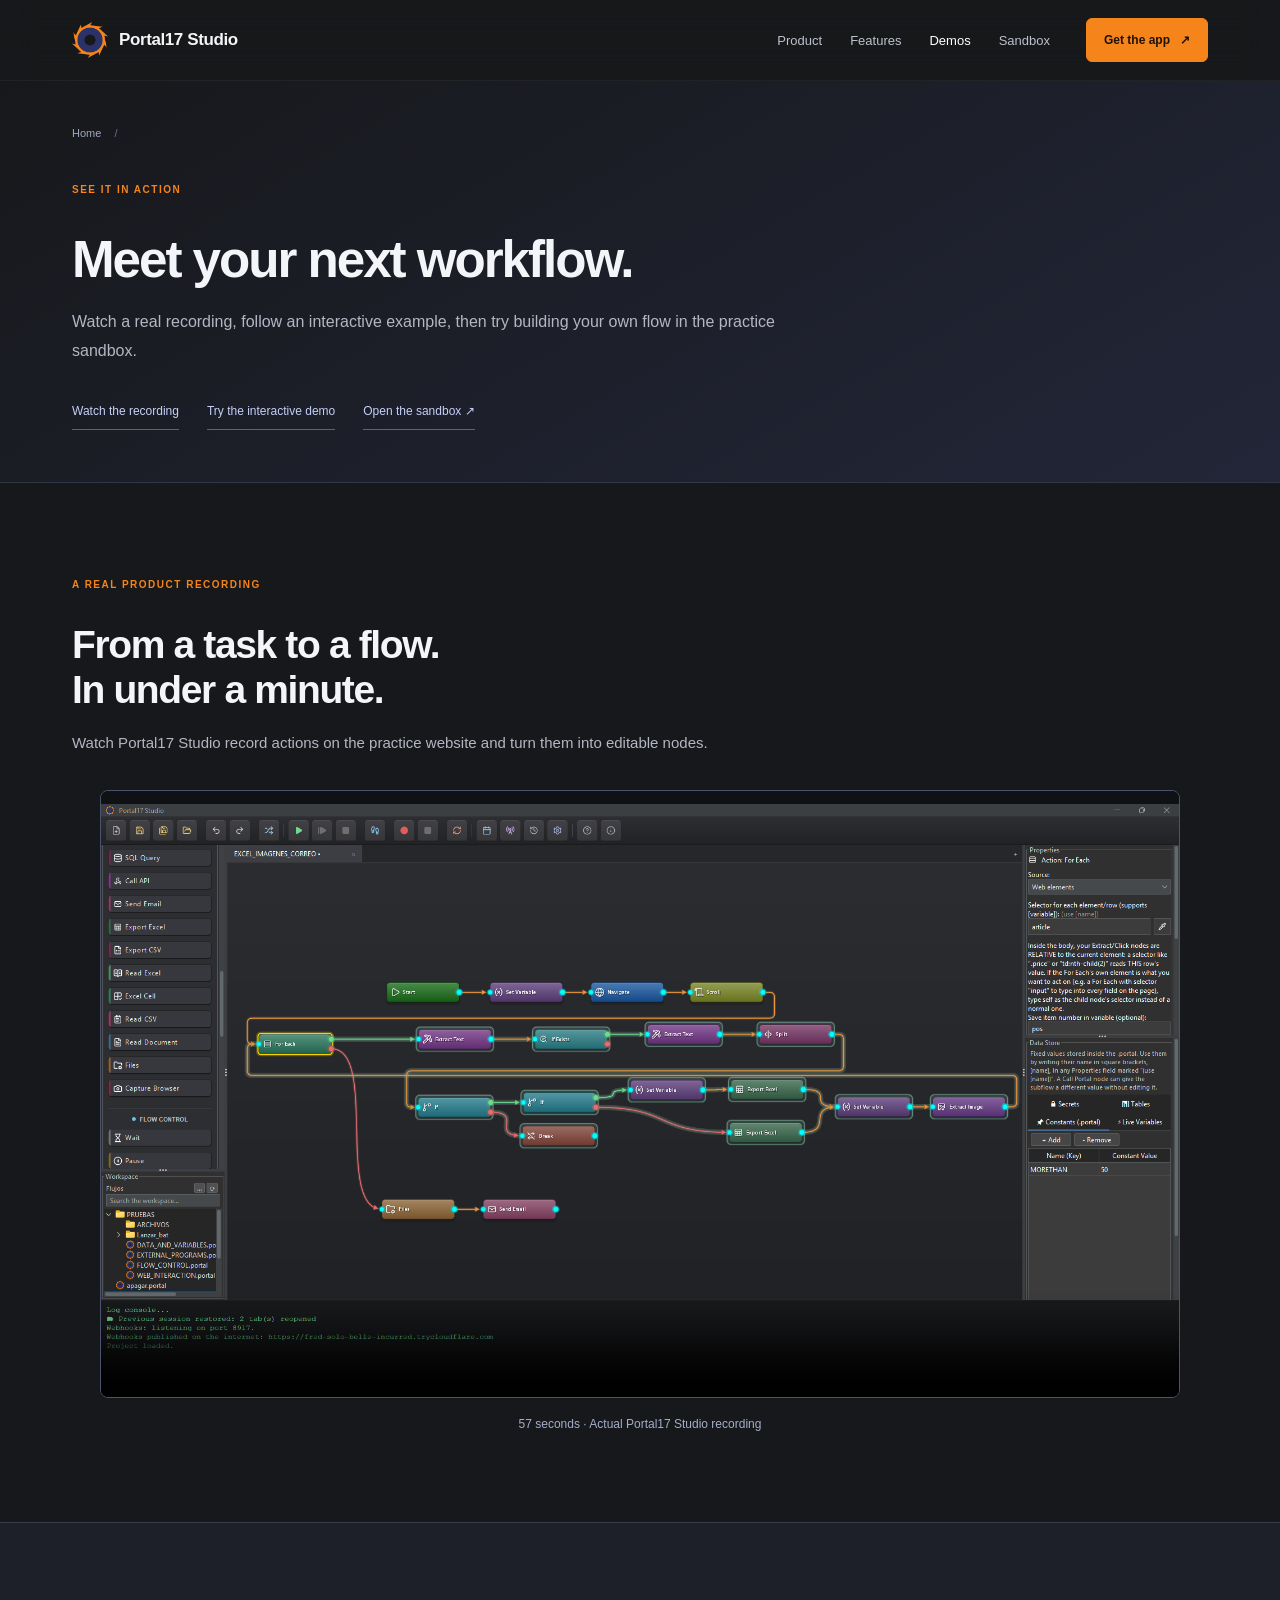
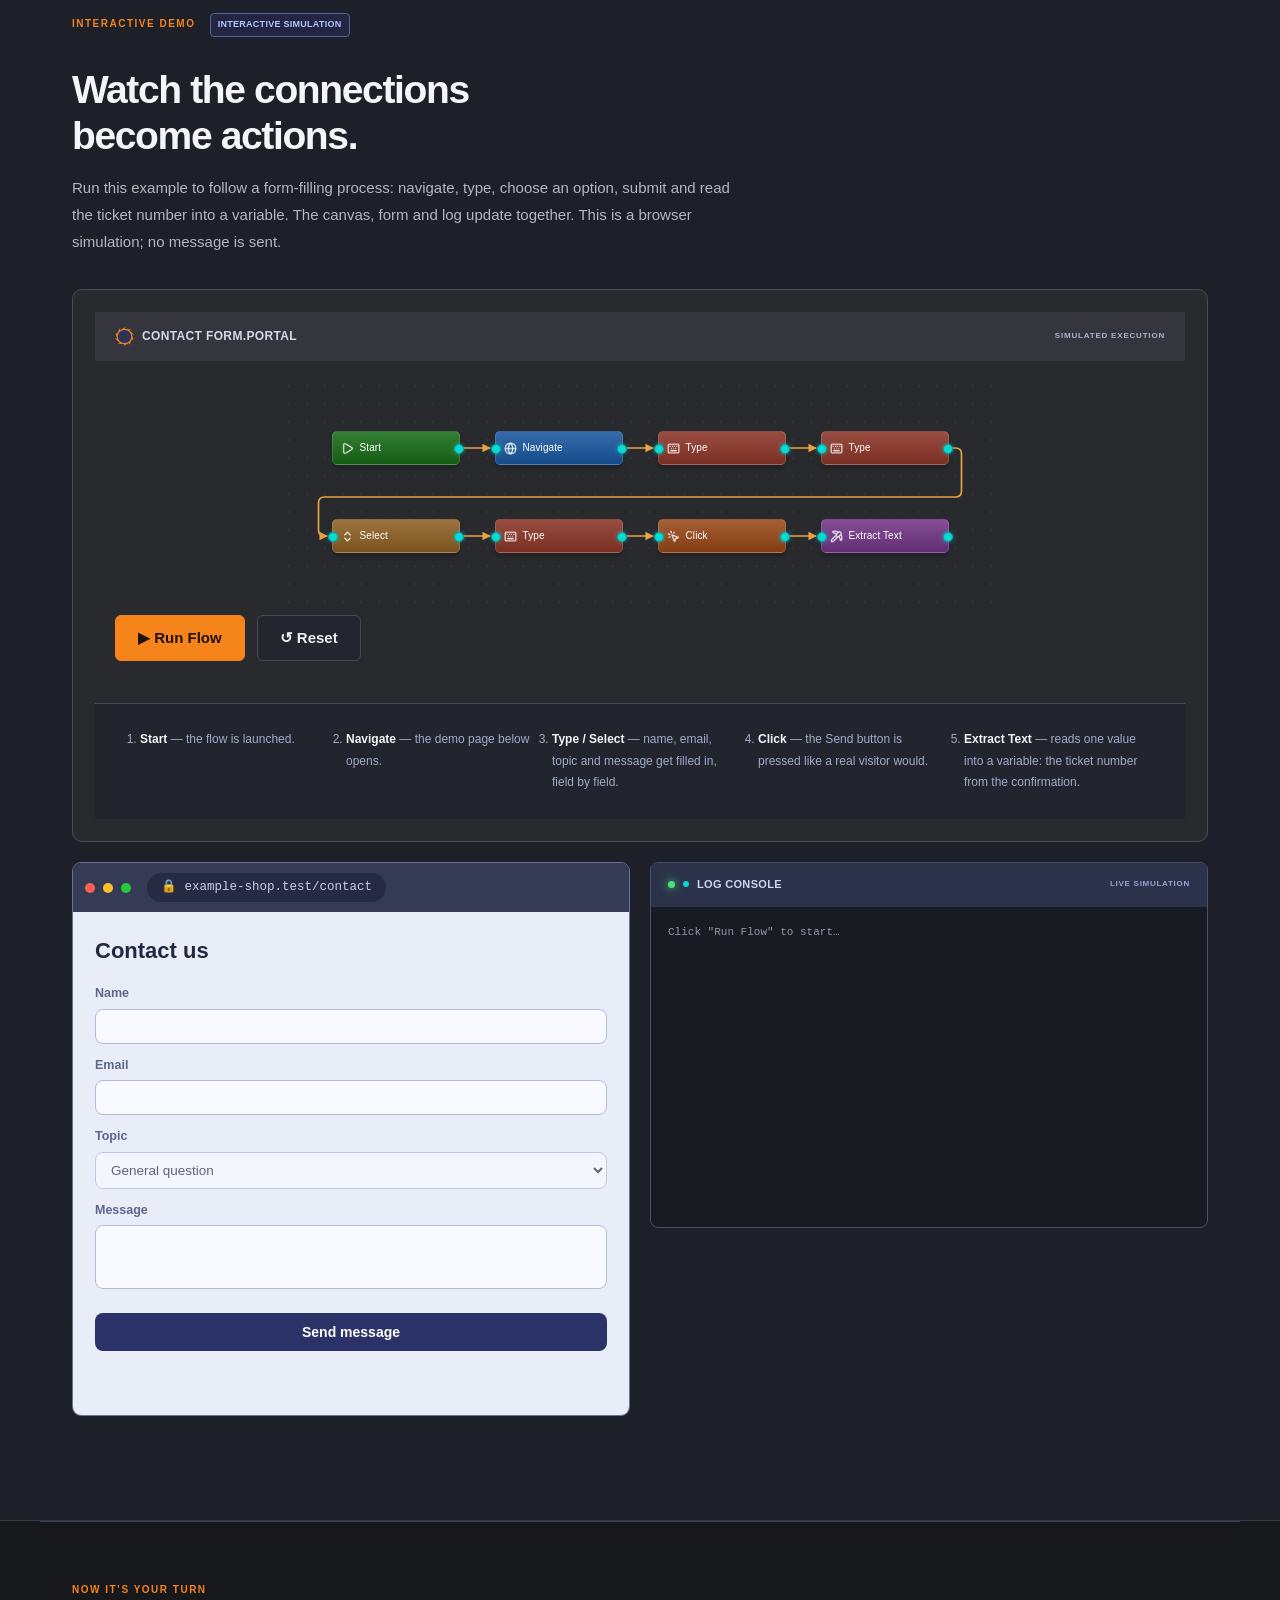
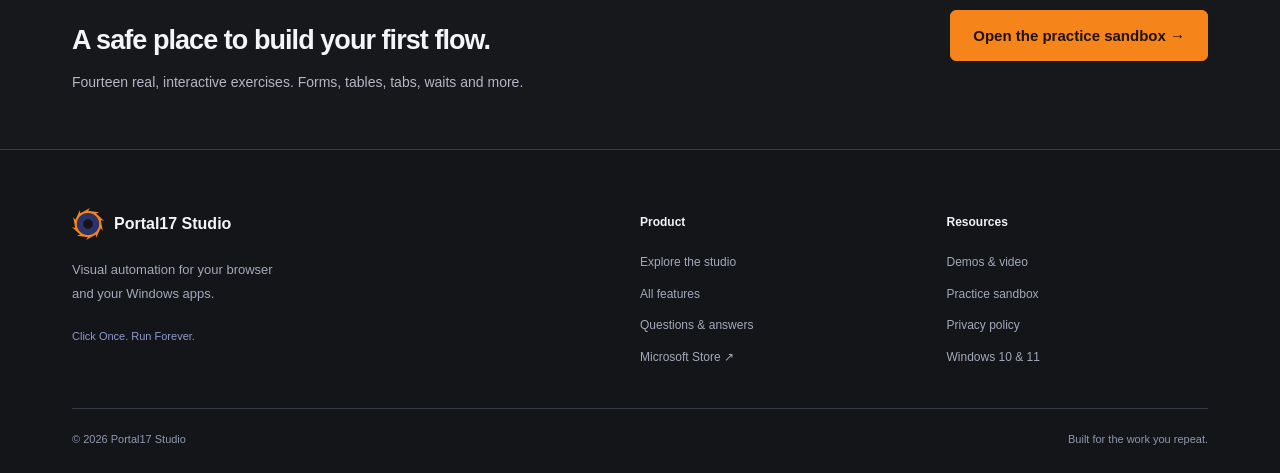
==== demos.html @ 30fa8a56 "More" ====
<!DOCTYPE html>
<html lang="en">
<head>
<meta charset="UTF-8">
<meta name="viewport" content="width=device-width, initial-scale=1.0">
<title>Portal17 Studio Demos — Watch, Try &amp; Practice</title>
<meta name="description" content="Watch a real Portal17 Studio recording, run an interactive workflow simulation, and practice with the automation sandbox.">
<meta name="robots" content="index, follow">
<meta name="theme-color" content="#17181b">
<link rel="canonical" href="https://portal17studio.com/demos.html">
<meta property="og:type" content="website">
<meta property="og:site_name" content="Portal17 Studio">
<meta property="og:url" content="https://portal17studio.com/demos.html">
<meta property="og:title" content="Portal17 Studio Demos — Watch, Try &amp; Practice">
<meta property="og:description" content="Watch a real Portal17 Studio recording, run an interactive workflow simulation, and practice with the automation sandbox.">
<meta property="og:image" content="https://portal17studio.com/assets/icon.png">
<meta name="twitter:card" content="summary_large_image">
<meta name="twitter:title" content="Portal17 Studio Demos — Watch, Try &amp; Practice">
<meta name="twitter:description" content="Watch a real Portal17 Studio recording, run an interactive workflow simulation, and practice with the automation sandbox.">
<meta name="twitter:image" content="https://portal17studio.com/assets/icon.png">
<link rel="icon" href="favicon.ico">
<link rel="stylesheet" href="css/style.css">

<link rel="stylesheet" href="css/refresh.css">
<link rel="stylesheet" href="css/site.css">

</head>
<body class="site-v2 detail-page">
<a class="skip-link" href="#main">Skip to content</a>
<header class="site-nav">
  <div class="container nav-inner">
    <a href="index.html" class="brand" aria-label="Portal17 Studio home"><img src="assets/icon.png" alt="" width="36" height="36"><span>Portal17 Studio</span></a>
    <nav class="desktop-nav" aria-label="Main navigation"><ul class="nav-links"><li><a href="studio.html">Product</a></li><li><a href="features.html">Features</a></li><li><a href="demos.html" aria-current="page">Demos</a></li><li><a href="sandbox.html">Sandbox</a></li></ul></nav>
    <div class="nav-cta"><a href="https://apps.microsoft.com/store/detail/9MX9PN25FSGB?cid=DevShareMCLPCS" class="btn btn-primary nav-download" target="_blank" rel="noopener">Get the app <span aria-hidden="true">↗</span></a><button class="nav-toggle" id="navToggle" type="button" aria-label="Toggle menu" aria-controls="mobileMenu" aria-expanded="false"><span aria-hidden="true">☰</span></button></div>
  </div>
  <nav class="mobile-menu" id="mobileMenu" aria-label="Mobile navigation"><a href="studio.html">Product</a><a href="features.html">Features</a><a href="demos.html" aria-current="page">Demos</a><a href="sandbox.html">Sandbox</a><a href="https://apps.microsoft.com/store/detail/9MX9PN25FSGB?cid=DevShareMCLPCS" class="mobile-download" target="_blank" rel="noopener">Get Portal17 Studio ↗</a></nav>
</header>
<main id="main">
<div class="page-intro"><div class="container"><a class="breadcrumb" href="index.html">Home <span aria-hidden="true">/</span></a><span class="eyebrow">SEE IT IN ACTION</span><h1>Meet your next workflow.</h1><p>Watch a real recording, follow an interactive example, then try building your own flow in the practice sandbox.</p><nav class="page-jumps" aria-label="Demo sections"><a href="#recording">Watch the recording</a><a href="#playground">Try the interactive demo</a><a href="sandbox.html">Open the sandbox ↗</a></nav></div></div><section id="recording" class="recording-section"><div class="container"><div class="section-header"><span class="eyebrow">A REAL PRODUCT RECORDING</span><h2>From a task to a flow.<br>In under a minute.</h2><p>Watch Portal17 Studio record actions on the practice website and turn them into editable nodes.</p></div><div class="recording-player"><video controls playsinline preload="metadata" poster="assets/studio-workflow.png" aria-label="Portal17 Studio recording demonstration"><source src="assets/videos/demo-recording.mp4" type="video/mp4"><p>Your browser cannot play this video. <a href="assets/videos/demo-recording.mp4">Open the recording</a>.</p></video></div><p class="recording-caption">57 seconds · Actual Portal17 Studio recording</p></div></section><section id="playground" class="playground flow-step">
  <div class="container">
    <div class="section-header reveal">
      <span class="eyebrow">INTERACTIVE DEMO <span class="demo-tag">Interactive simulation</span></span>
      <h2>Watch the connections<br>become actions.</h2>
      <p>
        Run this example to follow a form-filling process: navigate, type, choose an option,
        submit and read the ticket number into a variable. The canvas, form and log update
        together. This is a browser simulation; no message is sent.
      </p>
    </div>

    <!-- flow canvas: its own full-width row so the node chain always has
         room to breathe and never needs horizontal scrolling -->
    <div class="pg-panel reveal">
      <div class="pg-panel-header"><span><img src="assets/icon.png" alt=""> Contact form.portal</span><small>SIMULATED EXECUTION</small></div>

      <div class="pg-canvas" id="pgCanvas">
        <div class="pg-node" data-step="1" style="--node-color:#186b18;">
          <div class="pg-node-chip"><img src="assets/icons/start.png" alt=""><span class="pg-node-label">Start</span></div>
          <div class="pg-node-tip">Every flow begins here. Nothing runs before this node fires.</div>
        </div>
        <div class="pg-wire"></div>
        <div class="pg-node" data-step="2" style="--node-color:#18569e;">
          <div class="pg-node-chip"><img src="assets/icons/navigate.png" alt=""><span class="pg-node-label">Navigate</span></div>
          <div class="pg-node-tip">Opens the target page — here, our demo contact form.</div>
        </div>
        <div class="pg-wire"></div>
        <div class="pg-node" data-step="3" style="--node-color:#8c3527;">
          <div class="pg-node-chip"><img src="assets/icons/type.png" alt=""><span class="pg-node-label">Type</span></div>
          <div class="pg-node-tip">Types the name into the Name field, one character at a time.</div>
        </div>
        <div class="pg-wire"></div>
        <div class="pg-node" data-step="4" style="--node-color:#8c3527;">
          <div class="pg-node-chip"><img src="assets/icons/type.png" alt=""><span class="pg-node-label">Type</span></div>
          <div class="pg-node-tip">Types the email address into the Email field.</div>
        </div>
        <div class="pg-wire"></div>
        <div class="pg-node" data-step="5" style="--node-color:#8c5f23;">
          <div class="pg-node-chip"><img src="assets/icons/select.png" alt=""><span class="pg-node-label">Select</span></div>
          <div class="pg-node-tip">Picks an option from the Topic dropdown.</div>
        </div>
        <div class="pg-wire"></div>
        <div class="pg-node" data-step="6" style="--node-color:#8c3527;">
          <div class="pg-node-chip"><img src="assets/icons/type.png" alt=""><span class="pg-node-label">Type</span></div>
          <div class="pg-node-tip">Types the message into the Message field.</div>
        </div>
        <div class="pg-wire"></div>
        <div class="pg-node" data-step="7" style="--node-color:#994717;">
          <div class="pg-node-chip"><img src="assets/icons/click.png" alt=""><span class="pg-node-label">Click</span></div>
          <div class="pg-node-tip">Presses the Send message button and waits for the page to respond.</div>
        </div>
        <div class="pg-wire"></div>
        <div class="pg-node" data-step="8" style="--node-color:#713585;">
          <div class="pg-node-chip"><img src="assets/icons/extract_part.png" alt=""><span class="pg-node-label">Extract Text</span></div>
          <div class="pg-node-tip">Reads the ticket number from the confirmation into a variable — one Extract Text node captures one value.</div>
        </div>
      </div>

      <div class="pg-controls">
        <button id="pgRun" class="btn btn-primary">▶ Run Flow</button>
        <button id="pgReset" class="btn btn-ghost">↺ Reset</button>
      </div>

      <ol class="pg-steps-explainer">
        <li><strong>Start</strong> — the flow is launched.</li>
        <li><strong>Navigate</strong> — the demo page below opens.</li>
        <li><strong>Type / Select</strong> — name, email, topic and message get filled in, field by field.</li>
        <li><strong>Click</strong> — the Send button is pressed like a real visitor would.</li>
        <li><strong>Extract Text</strong> — reads one value into a variable: the ticket number from the confirmation.</li>
      </ol>
    </div>

    <!-- fake browser + console, side by side below the flow -->
    <div class="pg-demo-row">
      <div class="reveal">
        <div class="fake-browser">
          <div class="fake-browser-bar">
            <span class="dot red"></span><span class="dot yellow"></span><span class="dot green"></span>
            <div class="fake-url">🔒 example-shop.test/contact</div>
          </div>
          <div class="fake-page">
            <h3>Contact us</h3>
            <label for="pgName">Name</label>
            <input id="pgName" type="text" readonly>
            <label for="pgEmail">Email</label>
            <input id="pgEmail" type="text" readonly>
            <label for="pgTopic">Topic</label>
            <select id="pgTopic" disabled>
              <option>General question</option>
              <option>Support</option>
              <option>Billing</option>
            </select>
            <label for="pgMessage">Message</label>
            <textarea id="pgMessage" readonly></textarea>
            <button id="pgSubmit" class="fake-submit" disabled>Send message</button>
            <div id="pgConfirmation" class="pg-confirmation"></div>
          </div>
        </div>
      </div>

      <div class="reveal">
        <div class="pg-console">
          <div class="pg-console-header"><span class="status-dot"></span> Log console <small>LIVE SIMULATION</small></div>
          <div class="pg-console-body" id="pgConsoleBody">
            <p class="muted">Click "Run Flow" to start…</p>
          </div>
        </div>

        <div class="pg-vars" id="pgVars"></div>
      </div>
    </div>

    <div class="pg-sandbox-cta reveal">
      <p>
        This playground is a simulation that runs entirely in your browser for illustration.
        Want to build a real flow yourself?
      </p>
      <a href="sandbox.html" class="btn btn-ghost btn-lg">🧪 Open the practice sandbox ↗</a>
    </div>
  </div>
</section><div class="related-page container"><div><span class="eyebrow">NOW IT’S YOUR TURN</span><h2>A safe place to build your first flow.</h2><p>Fourteen real, interactive exercises. Forms, tables, tabs, waits and more.</p></div><a class="btn btn-primary" href="sandbox.html">Open the practice sandbox →</a></div>
</main>
<footer class="site-footer">
  <div class="container"><div class="footer-grid">
    <div class="footer-identity"><a class="footer-brand" href="index.html"><img src="assets/icon.png" width="32" height="32" alt=""><span>Portal17 Studio</span></a><p>Visual automation for your browser<br>and your Windows apps.</p><span class="footer-tagline">Click Once. Run Forever.</span></div>
    <div class="footer-column"><h3>Product</h3><a href="studio.html">Explore the studio</a><a href="features.html">All features</a><a href="features.html#faq">Questions &amp; answers</a><a href="https://apps.microsoft.com/store/detail/9MX9PN25FSGB?cid=DevShareMCLPCS" target="_blank" rel="noopener">Microsoft Store ↗</a></div>
    <div class="footer-column"><h3>Resources</h3><a href="demos.html">Demos &amp; video</a><a href="sandbox.html">Practice sandbox</a><a href="privacy.html">Privacy policy</a><span>Windows 10 &amp; 11</span></div>
  </div><div class="footer-bottom"><span>© <span id="year">2026</span> Portal17 Studio</span><span>Built for the work you repeat.</span></div></div>
</footer>
<script src="js/main.js"></script>
<script src="js/refresh.js"></script>
</body>
</html>
---- css/style.css ----
/* Portal17 Studio — marketing site
   Plain CSS, no build step. Custom properties drive the whole palette so
   the site stays easy to reskin without hunting through selectors.

   Layout note: effects that need a pointer position (card spotlights) read
   --mx/--my, which js/main.js writes on hover. Everything degrades to a
   plain, readable page if that script never runs. */

:root {
  /* surfaces */
  --bg: #07080f;
  --bg-alt: #0b0d18;
  --panel: #12141f;
  --panel-alt: #191c2b;
  --border: #2a2e44;
  --border-soft: #20233a;

  /* Translucent panels that let the aurora show through.
     backdrop-filter is deliberately NOT used on content surfaces: blurring
     the backdrop of a dozen large cards forces a re-blur on every scroll
     frame and made the page stutter. It is reserved for the few elements
     that genuinely sit on top of moving content — the nav, the sticky
     bars, tooltips and modals. */
  --glass: rgba(24, 27, 44, 0.72);
  --glass-strong: rgba(18, 20, 33, 0.92);
  --hairline: rgba(255, 255, 255, 0.08);

  /* text */
  --text: #f5f6fa;
  --text-dim: #aeb2c6;
  --text-faint: #6d7189;

  /* brand */
  --accent: #ff8a3d;
  --accent-2: #ff5f6d;
  --accent-soft: rgba(255, 138, 61, 0.14);
  --indigo: #2b3268;
  --indigo-lift: #3d47a0;
  --cyan: #4fd6e8;
  --success: #4ade80;

  --grad-brand: linear-gradient(135deg, var(--accent), var(--accent-2));
  --grad-cool: linear-gradient(135deg, var(--cyan), var(--indigo-lift));

  --radius-lg: 20px;
  --radius-md: 14px;
  --radius-sm: 9px;

  --shadow-lg: 0 30px 60px -20px rgba(0, 0, 0, 0.65);
  --shadow-md: 0 16px 32px -16px rgba(0, 0, 0, 0.5);
  --shadow-glow: 0 18px 44px -18px rgba(255, 106, 61, 0.55);

  /* one easing curve for everything that moves, so the whole page feels
     like it was animated by the same hand */
  --ease: cubic-bezier(0.22, 1, 0.36, 1);
  --ease-soft: cubic-bezier(0.4, 0, 0.2, 1);

  --font: -apple-system, "Segoe UI Variable", "Segoe UI", Inter, Roboto, Helvetica, Arial, sans-serif;
  --font-mono: "Cascadia Code", "Consolas", "SFMono-Regular", Menlo, monospace;
}

* { box-sizing: border-box; }

html { scroll-behavior: smooth; scroll-padding-top: 90px; }

body {
  margin: 0;
  background: var(--bg);
  color: var(--text);
  font-family: var(--font);
  line-height: 1.55;
  -webkit-font-smoothing: antialiased;
  overflow-x: hidden;
}

img { max-width: 100%; display: block; }

a { color: inherit; }

::selection { background: rgba(255, 138, 61, 0.28); color: #fff; }

:focus-visible {
  outline: 2px solid var(--accent);
  outline-offset: 3px;
  border-radius: 4px;
}

/* ---------- scrollbar ---------- */

* { scrollbar-width: thin; scrollbar-color: #2f3450 transparent; }
::-webkit-scrollbar { width: 11px; height: 11px; }
::-webkit-scrollbar-track { background: transparent; }
::-webkit-scrollbar-thumb {
  background: #2f3450;
  border: 3px solid var(--bg);
  border-radius: 999px;
}
::-webkit-scrollbar-thumb:hover { background: #43496e; }

/* ---------- back to top ----------
   Injected by main.js; only appears once there is a page to come back up. */

.to-top {
  position: fixed;
  right: 24px;
  bottom: 24px;
  z-index: 120;
  width: 46px;
  height: 46px;
  display: grid;
  place-items: center;
  border-radius: 50%;
  border: 1px solid var(--border);
  background: var(--glass-strong);
  color: var(--text-dim);
  font-size: 17px;
  cursor: pointer;
  opacity: 0;
  visibility: hidden;
  transform: translateY(12px);
  transition: opacity 0.3s var(--ease-soft), transform 0.3s var(--ease),
              visibility 0.3s, color 0.2s var(--ease-soft), border-color 0.2s var(--ease-soft);
}
.to-top.show { opacity: 1; visibility: visible; transform: none; }
.to-top:hover { color: var(--accent); border-color: var(--accent); transform: translateY(-3px); }
@media (max-width: 640px) { .to-top { right: 14px; bottom: 14px; } }

.container {
  width: 100%;
  max-width: 1160px;
  margin: 0 auto;
  padding: 0 24px;
}

/* ---------- background system ----------
   Three stacked layers, all behind the content and all inert to the
   pointer: drifting aurora blobs, a faint blueprint grid that fades out
   towards the bottom, and a static grain that keeps the large flat areas
   from banding on wide gradients. */

.bg-glow {
  position: fixed;
  inset: 0;
  z-index: -1;
  pointer-events: none;
  background: var(--bg);
  overflow: hidden;
}

.bg-glow::before {
  content: "";
  position: absolute;
  inset: -25%;
  background:
    radial-gradient(38% 42% at 78% 6%, rgba(255, 138, 61, 0.20), transparent 62%),
    radial-gradient(34% 40% at 12% 14%, rgba(79, 214, 232, 0.13), transparent 62%),
    radial-gradient(46% 46% at 52% 92%, rgba(61, 71, 160, 0.20), transparent 64%);
  animation: aurora-drift 26s var(--ease-soft) infinite alternate;
}

.bg-glow::after {
  content: "";
  position: absolute;
  inset: 0;
  background-image:
    linear-gradient(rgba(255, 255, 255, 0.028) 1px, transparent 1px),
    linear-gradient(90deg, rgba(255, 255, 255, 0.028) 1px, transparent 1px);
  background-size: 62px 62px;
  -webkit-mask-image: radial-gradient(120% 80% at 50% 0%, #000 20%, transparent 78%);
  mask-image: radial-gradient(120% 80% at 50% 0%, #000 20%, transparent 78%);
}

@keyframes aurora-drift {
  0%   { transform: translate3d(0, 0, 0) scale(1); }
  50%  { transform: translate3d(-3%, 2%, 0) scale(1.08); }
  100% { transform: translate3d(2%, -2%, 0) scale(1.04); }
}

/* grain overlay — sits above the aurora but still below all content */
.grain {
  position: fixed;
  inset: 0;
  z-index: -1;
  pointer-events: none;
  opacity: 0.035;
  background-image: url("data:image/svg+xml,%3Csvg xmlns='http://www.w3.org/2000/svg' width='140' height='140'%3E%3Cfilter id='n'%3E%3CfeTurbulence type='fractalNoise' baseFrequency='0.85' numOctaves='3'/%3E%3C/filter%3E%3Crect width='140' height='140' filter='url(%23n)'/%3E%3C/svg%3E");
}

/* ---------- scroll progress ---------- */

.scroll-progress {
  position: fixed;
  top: 0;
  left: 0;
  right: 0;
  height: 2px;
  z-index: 300;
  pointer-events: none;
  background: transparent;
}
.scroll-progress span {
  display: block;
  height: 100%;
  width: var(--progress, 0%);
  background: linear-gradient(90deg, var(--cyan), var(--accent), var(--accent-2));
  box-shadow: 0 0 14px rgba(255, 138, 61, 0.65);
  transition: width 0.1s linear;
}

/* ---------- buttons ---------- */

.btn {
  position: relative;
  display: inline-flex;
  align-items: center;
  justify-content: center;
  gap: 10px;
  padding: 13px 22px;
  border-radius: var(--radius-sm);
  font-size: 15px;
  font-weight: 600;
  font-family: inherit;
  text-decoration: none;
  border: 1px solid transparent;
  cursor: pointer;
  overflow: hidden;
  isolation: isolate;
  transition: transform 0.25s var(--ease), box-shadow 0.25s var(--ease),
              background 0.25s var(--ease-soft), border-color 0.25s var(--ease-soft), color 0.25s var(--ease-soft);
  white-space: nowrap;
}
.btn:active { transform: translateY(1px) scale(0.99); }

/* A disabled button has to look disabled — several exercises in the sandbox
   depend on the visitor seeing that a control is not ready yet. */
.btn:disabled,
.btn[disabled] {
  opacity: 0.42;
  cursor: not-allowed;
  box-shadow: none;
  filter: grayscale(0.35);
}
.btn:disabled:hover,
.btn[disabled]:hover {
  transform: none;
  box-shadow: none;
  border-color: var(--border);
  color: inherit;
}
.btn:disabled::after { display: none; }

/* sheen that sweeps across on hover */
.btn::after {
  content: "";
  position: absolute;
  inset: 0;
  z-index: -1;
  background: linear-gradient(105deg, transparent 30%, rgba(255, 255, 255, 0.28) 48%, transparent 62%);
  transform: translateX(-120%);
  transition: transform 0.7s var(--ease);
}
.btn:hover::after { transform: translateX(120%); }

.btn-primary {
  background: var(--grad-brand);
  background-size: 160% 160%;
  color: #1a0b02;
  box-shadow: var(--shadow-glow);
}
.btn-primary:hover {
  box-shadow: 0 20px 48px -14px rgba(255, 106, 61, 0.75);
  transform: translateY(-2px);
  background-position: 100% 0;
}

.btn-ghost {
  background: var(--glass);
  color: var(--text);
  border-color: var(--border);
}
.btn-ghost:hover {
  border-color: var(--accent);
  color: var(--accent);
  transform: translateY(-2px);
  box-shadow: 0 14px 30px -18px rgba(255, 138, 61, 0.8);
}

.btn-store {
  background: rgba(5, 7, 12, 0.85);
  border: 1px solid #33384f;
  color: var(--text);
  padding: 11px 22px 11px 18px;
}
.btn-store:hover { border-color: var(--cyan); transform: translateY(-2px); box-shadow: 0 14px 30px -18px rgba(79, 214, 232, 0.7); }
.btn-store .win-logo { width: 22px; height: 22px; flex: none; transition: transform 0.35s var(--ease); }
.btn-store:hover .win-logo { transform: rotate(90deg); }
.btn-store .store-label {
  display: flex;
  flex-direction: column;
  align-items: flex-start;
  line-height: 1.15;
}
.btn-store .store-label small { font-weight: 400; color: var(--text-faint); font-size: 11px; }
.btn-store .store-label strong { font-size: 15px; }

.btn-lg { padding: 16px 28px; font-size: 16px; }

/* ---------- nav ---------- */

.site-nav {
  position: sticky;
  top: 0;
  z-index: 100;
  background: rgba(7, 8, 15, 0.55);
  backdrop-filter: blur(16px) saturate(140%);
  -webkit-backdrop-filter: blur(16px) saturate(140%);
  border-bottom: 1px solid transparent;
  transition: background 0.3s var(--ease-soft), border-color 0.3s var(--ease-soft),
              box-shadow 0.3s var(--ease-soft);
}

/* position:sticky + backdrop-filter is the one combination the comment
   above --glass warns about: a sticky bar has to re-blur whatever's
   scrolling behind it on EVERY frame, for as long as it's on screen --
   which for the nav is the entire page, not just while a card scrolls
   past. Desktop Safari/Chrome shrug it off; iOS Safari does not, and
   that's the actual stutter reported while scrolling. A solid,
   near-opaque bar reads the same at this height with none of the cost. */
@media (max-width: 880px) {
  .site-nav {
    backdrop-filter: none;
    -webkit-backdrop-filter: none;
    background: rgba(7, 8, 15, 0.94);
  }
}
.site-nav.scrolled {
  background: rgba(7, 8, 15, 0.86);
  border-bottom-color: var(--border-soft);
  box-shadow: 0 12px 30px -24px rgba(0, 0, 0, 0.9);
}

.nav-inner {
  display: flex;
  align-items: center;
  justify-content: space-between;
  gap: 24px;
  padding-top: 14px;
  padding-bottom: 14px;
  transition: padding 0.3s var(--ease-soft);
}
.site-nav.scrolled .nav-inner { padding-top: 9px; padding-bottom: 9px; }

.brand {
  display: flex;
  align-items: center;
  gap: 10px;
  font-weight: 700;
  font-size: 17px;
  text-decoration: none;
  color: var(--text);
}
.brand img {
  width: 30px;
  height: 30px;
  transition: transform 0.6s var(--ease), filter 0.3s var(--ease-soft);
}
.brand:hover img { transform: rotate(180deg); filter: drop-shadow(0 0 10px rgba(255, 138, 61, 0.6)); }

.nav-links {
  display: flex;
  align-items: center;
  gap: 30px;
  list-style: none;
  margin: 0;
  padding: 0;
}
.nav-links a {
  position: relative;
  text-decoration: none;
  color: var(--text-dim);
  font-size: 14.5px;
  font-weight: 500;
  padding: 4px 0;
  transition: color 0.2s var(--ease-soft);
}
/* underline grows from the centre instead of just recolouring the label */
.nav-links a::after {
  content: "";
  position: absolute;
  left: 50%;
  bottom: 0;
  width: 0;
  height: 2px;
  border-radius: 2px;
  background: var(--grad-brand);
  transform: translateX(-50%);
  transition: width 0.28s var(--ease);
}
.nav-links a:hover,
.nav-links a.active { color: var(--text); }
.nav-links a:hover::after,
.nav-links a.active::after { width: 100%; }

.nav-cta { display: flex; align-items: center; gap: 12px; }
/* Same rendered size on every page: the Store button's two-line label +
   icon (index.html) is naturally bigger than a plain one-line "Back to
   site" link (sandbox.html/privacy.html) -- without this the header ends
   up a different size depending on which page you're on, jumping visibly
   when navigating between them. min-height/min-width (not height/width) so
   the content still centers via .btn's own align-items/justify-content. */
.nav-cta .btn { min-height: 54px; min-width: 190px; }

.nav-toggle {
  display: none;
  background: var(--glass);
  border: 1px solid var(--border);
  border-radius: var(--radius-sm);
  width: 42px;
  height: 38px;
  color: var(--text);
  font-size: 18px;
  cursor: pointer;
}

@media (max-width: 880px) {
  .nav-links, .nav-cta .btn-store { display: none; }
  .nav-toggle { display: inline-flex; align-items: center; justify-content: center; }
  .nav-inner.menu-open + .mobile-menu,
  .mobile-menu.open { display: flex; }
}

.mobile-menu {
  display: none;
  flex-direction: column;
  gap: 4px;
  padding: 8px 24px 20px;
  border-top: 1px solid var(--border-soft);
  background: rgba(7, 8, 15, 0.92);
  backdrop-filter: blur(16px);
  -webkit-backdrop-filter: blur(16px);
  animation: menu-in 0.32s var(--ease);
}
.mobile-menu a {
  text-decoration: none;
  color: var(--text-dim);
  padding: 10px 4px;
  font-weight: 500;
  border-bottom: 1px solid var(--border-soft);
}
.mobile-menu a:last-child { border-bottom: none; }

@keyframes menu-in {
  from { opacity: 0; transform: translateY(-8px); }
  to { opacity: 1; transform: translateY(0); }
}

/* ---------- hero ---------- */

.hero {
  position: relative;
  padding: 96px 0 64px;
  min-height: 640px;
  display: flex;
  align-items: center;
  text-align: center;
  overflow: hidden;
}

/* The running flow graph drawn by main.js. The mask cuts a hole through the
   middle of it so the headline never has to compete with a wire, and the
   flow reads as something happening *around* the message. */
.hero-canvas {
  position: absolute;
  inset: 0;
  width: 100%;
  height: 100%;
  z-index: 0;
  pointer-events: none;
  -webkit-mask-image: radial-gradient(52% 46% at 50% 50%, transparent 0%, rgba(0, 0, 0, 0.35) 58%, #000 80%);
  mask-image: radial-gradient(52% 46% at 50% 50%, transparent 0%, rgba(0, 0, 0, 0.35) 58%, #000 80%);
}

@media (max-width: 880px) {
  .hero { min-height: 0; display: block; padding-top: 64px; }
  /* main.js skips creating .hero-canvas altogether below this same
     880px breakpoint (see the comment there), so there's never an
     element for this rule to apply to on a phone -- nothing to style. */
}
.hero .container { position: relative; z-index: 1; }

.hero-badge {
  display: inline-flex;
  align-items: center;
  gap: 8px;
  padding: 7px 14px;
  border-radius: 999px;
  background: var(--glass);
  border: 1px solid var(--border);
  font-size: 13px;
  color: var(--text-dim);
  margin-bottom: 26px;
}
.hero-badge .dot { width: 7px; height: 7px; border-radius: 50%; background: var(--success); box-shadow: 0 0 0 3px rgba(74, 222, 128, 0.18); }

/* On load the hero assembles itself top-down; the logo then keeps floating
   once its entrance is over (hence the delay on the second animation). */
.hero-icon-wrap,
.hero h1,
.hero-tagline,
.hero-sub,
.hero-ctas,
.hero-meta { animation: hero-rise 0.9s var(--ease) backwards; }

.hero h1 { animation-delay: 0.08s; }
.hero-tagline { animation-delay: 0.16s; }
.hero-sub { animation-delay: 0.24s; }
.hero-ctas { animation-delay: 0.32s; }
.hero-meta { animation-delay: 0.4s; }

@keyframes hero-rise {
  from { opacity: 0; transform: translateY(24px); filter: blur(8px); }
  to { opacity: 1; transform: none; filter: none; }
}

.hero-icon-wrap {
  position: relative;
  width: 128px;
  height: 128px;
  margin: 0 auto 28px;
  animation: hero-rise 0.9s var(--ease) backwards,
             hero-float 7s ease-in-out 0.9s infinite;
}
.hero-icon-wrap::before {
  content: "";
  position: absolute;
  inset: -46px;
  background: radial-gradient(circle, rgba(255, 138, 61, 0.38), transparent 68%);
  filter: blur(8px);
  animation: pulse-glow 3.6s ease-in-out infinite;
}
/* slow halo ring that keeps the logo feeling "live" without spinning it */
.hero-icon-wrap::after {
  content: "";
  position: absolute;
  inset: -22px;
  border-radius: 50%;
  border: 1px solid rgba(255, 138, 61, 0.22);
  animation: halo-ring 4.4s var(--ease-soft) infinite;
}
.hero-icon-wrap img { position: relative; width: 100%; height: 100%; }

@keyframes pulse-glow {
  0%, 100% { transform: scale(1); opacity: 0.85; }
  50% { transform: scale(1.12); opacity: 1; }
}
@keyframes halo-ring {
  0% { transform: scale(0.86); opacity: 0.9; }
  100% { transform: scale(1.35); opacity: 0; }
}
@keyframes hero-float {
  0%, 100% { transform: translateY(0); }
  50% { transform: translateY(-10px); }
}

.hero h1 {
  font-size: clamp(40px, 6.4vw, 68px);
  margin: 0 0 14px;
  font-weight: 800;
  letter-spacing: -0.03em;
  line-height: 1.05;
}
.hero h1 .accent-text {
  background: linear-gradient(100deg, var(--accent) 10%, #ffd6a0 30%, var(--accent-2) 55%, var(--accent) 80%);
  background-size: 250% 100%;
  -webkit-background-clip: text;
  background-clip: text;
  color: transparent;
  animation: shimmer 7s linear infinite;
}

@keyframes shimmer {
  to { background-position: 250% 0; }
}

.hero-tagline {
  font-size: clamp(17px, 2.4vw, 22px);
  font-weight: 600;
  color: var(--text);
  margin: 0 0 16px;
  letter-spacing: 0.01em;
}

.hero-sub {
  max-width: 620px;
  margin: 0 auto 34px;
  color: var(--text-dim);
  font-size: 17px;
}

.hero-ctas {
  display: flex;
  align-items: center;
  justify-content: center;
  gap: 14px;
  flex-wrap: wrap;
  margin-bottom: 44px;
}

/* stat tiles — the numbers count up once they scroll into view */
.hero-meta {
  display: flex;
  align-items: stretch;
  justify-content: center;
  gap: 12px;
  flex-wrap: wrap;
  color: var(--text-faint);
  font-size: 13.5px;
}
.hero-meta span {
  display: inline-flex;
  align-items: center;
  gap: 8px;
  padding: 10px 16px;
  border-radius: 999px;
  background: var(--glass);
  border: 1px solid var(--hairline);
  transition: transform 0.3s var(--ease), border-color 0.3s var(--ease-soft), color 0.3s var(--ease-soft);
}
.hero-meta span:hover { transform: translateY(-3px); border-color: var(--border); color: var(--text-dim); }
.hero-meta b {
  font-family: var(--font-mono);
  font-size: 15px;
  font-weight: 700;
  color: var(--accent);
}

/* ---------- node marquee ----------
   An endless strip of the real node icons that ship with the app. Two
   identical tracks scroll as one; when the first ends the second is
   exactly in its place, so the loop never shows a seam. */

.node-marquee {
  position: relative;
  margin-top: 56px;
  padding: 18px 0;
  border-top: 1px solid var(--border-soft);
  border-bottom: 1px solid var(--border-soft);
  overflow: hidden;
  -webkit-mask-image: linear-gradient(90deg, transparent, #000 12%, #000 88%, transparent);
  mask-image: linear-gradient(90deg, transparent, #000 12%, #000 88%, transparent);
}
.node-marquee-track {
  display: flex;
  width: max-content;
  gap: 12px;
  animation: marquee 42s linear infinite;
}
.node-marquee:hover .node-marquee-track { animation-play-state: paused; }
.node-chip {
  display: inline-flex;
  align-items: center;
  gap: 9px;
  padding: 9px 16px 9px 12px;
  border-radius: 999px;
  background: var(--glass);
  border: 1px solid var(--hairline);
  font-size: 13px;
  font-weight: 600;
  color: var(--text-dim);
  white-space: nowrap;
  transition: border-color 0.25s var(--ease-soft), color 0.25s var(--ease-soft), transform 0.25s var(--ease);
}
.node-chip:hover { border-color: var(--accent); color: var(--text); transform: translateY(-2px); }
.node-chip img { width: 17px; height: 17px; flex: none; }

@keyframes marquee {
  to { transform: translateX(-50%); }
}

.marquee-caption {
  text-align: center;
  color: var(--text-faint);
  font-size: 12.5px;
  margin: 14px 0 0;
}

/* ---------- section shell ---------- */

section { padding: 96px 0; }
section.tight { padding: 72px 0; }

/* ---------- section connectors ----------
   The page is itself a flow: each section hangs off the previous one by a
   wire, with a charge running down it. Same visual language as the canvas
   in the app, and it costs two pseudo-elements and no JavaScript. */

.flow-step { position: relative; }

.flow-step::before,
.flow-step::after {
  content: "";
  position: absolute;
  left: 50%;
  pointer-events: none;
  z-index: 2;
}

.flow-step::before {
  top: -46px;
  width: 2px;
  height: 92px;
  transform: translateX(-50%);
  background: repeating-linear-gradient(180deg, rgba(255, 138, 61, 0.5) 0 6px, transparent 6px 14px);
  background-size: 2px 14px;
  animation: wire-drip 1.2s linear infinite;
  opacity: 0.5;
}

.flow-step::after {
  top: -46px;
  width: 7px;
  height: 7px;
  margin-top: -3px;
  border-radius: 50%;
  background: var(--accent);
  box-shadow: 0 0 12px rgba(255, 138, 61, 0.9);
  animation: wire-charge 2.8s var(--ease-soft) infinite;
}

@keyframes wire-drip { to { background-position: 0 14px; } }
@keyframes wire-charge {
  0%   { transform: translate(-50%, 0) scale(0.5); opacity: 0; }
  12%  { transform: translate(-50%, 10px) scale(1); opacity: 1; }
  88%  { transform: translate(-50%, 80px) scale(1); opacity: 1; }
  100% { transform: translate(-50%, 92px) scale(0.5); opacity: 0; }
}

/* Below this width the sections are packed tight enough that a 92px
   connector would collide with the content above it. */
@media (max-width: 760px) {
  .flow-step::before, .flow-step::after { display: none; }
}

.section-header {
  max-width: 640px;
  margin: 0 auto 56px;
  text-align: center;
}
.eyebrow {
  display: inline-block;
  font-size: 12.5px;
  font-weight: 700;
  letter-spacing: 0.08em;
  text-transform: uppercase;
  color: var(--accent);
  margin-bottom: 14px;
  padding: 5px 14px;
  border-radius: 999px;
  background: var(--accent-soft);
  border: 1px solid rgba(255, 138, 61, 0.24);
}
.section-header h2 {
  font-size: clamp(28px, 4vw, 40px);
  margin: 0 0 14px;
  font-weight: 800;
  letter-spacing: -0.02em;
}
.section-header p { color: var(--text-dim); font-size: 16.5px; margin: 0; }

/* reveal-on-scroll — --i staggers siblings inside a grid */
.reveal {
  opacity: 0;
  transform: translateY(22px) scale(0.985);
  filter: blur(6px);
  transition: opacity 0.7s var(--ease), transform 0.7s var(--ease), filter 0.7s var(--ease);
  transition-delay: calc(var(--i, 0) * 65ms);
}
.reveal.in-view { opacity: 1; transform: none; filter: none; }

/* ---------- shared card treatment ----------
   One rule set for every panel on the site: a translucent surface, a
   gradient hairline that lights up on hover, and a spotlight that tracks
   the pointer. */

.feature-card,
.video-card,
.pg-panel,
.faq-item,
.download-panel {
  position: relative;
  background: var(--glass);
  border: 1px solid var(--hairline);
  border-radius: var(--radius-md);
  isolation: isolate;
}

.feature-card::before,
.video-card::before,
.pg-panel::before,
.download-panel::before {
  content: "";
  position: absolute;
  inset: 0;
  z-index: -1;
  border-radius: inherit;
  background: radial-gradient(320px circle at var(--mx, 50%) var(--my, 0%), rgba(255, 138, 61, 0.16), transparent 62%);
  opacity: 0;
  transition: opacity 0.35s var(--ease-soft);
}
.feature-card:hover::before,
.video-card:hover::before,
.pg-panel:hover::before,
.download-panel:hover::before { opacity: 1; }

/* gradient hairline drawn with a masked border box */
.feature-card::after,
.video-card::after,
.download-panel::after {
  content: "";
  position: absolute;
  inset: 0;
  z-index: -1;
  border-radius: inherit;
  padding: 1px;
  background: linear-gradient(140deg, rgba(255, 138, 61, 0.55), rgba(79, 214, 232, 0.32) 45%, transparent 70%);
  -webkit-mask: linear-gradient(#000 0 0) content-box, linear-gradient(#000 0 0);
  -webkit-mask-composite: xor;
  mask: linear-gradient(#000 0 0) content-box, linear-gradient(#000 0 0);
  mask-composite: exclude;
  opacity: 0;
  transition: opacity 0.35s var(--ease-soft);
}
.feature-card:hover::after,
.video-card:hover::after,
.download-panel:hover::after { opacity: 1; }

/* ---------- features ---------- */

.feature-grid {
  display: grid;
  grid-template-columns: repeat(3, 1fr);
  gap: 20px;
}
@media (max-width: 880px) { .feature-grid { grid-template-columns: repeat(2, 1fr); } }
@media (max-width: 560px) { .feature-grid { grid-template-columns: 1fr; } }

.feature-card {
  padding: 26px 24px;
  transition: transform 0.35s var(--ease), box-shadow 0.35s var(--ease), border-color 0.35s var(--ease-soft);
}

/* All nine tiles stay identical on purpose: with a 3-column grid, giving
   one card extra width leaves an orphan alone on the last row. */
.feature-card:hover {
  transform: translateY(-6px);
  border-color: transparent;
  box-shadow: var(--shadow-lg);
}

.feature-icon {
  position: relative;
  width: 48px;
  height: 48px;
  border-radius: 14px;
  display: flex;
  align-items: center;
  justify-content: center;
  margin-bottom: 18px;
  background: var(--grad-brand);
  box-shadow: 0 10px 22px -10px rgba(255, 106, 61, 0.75);
  transition: transform 0.4s var(--ease), box-shadow 0.4s var(--ease);
}
.feature-card:hover .feature-icon {
  transform: translateY(-2px) rotate(-6deg) scale(1.06);
  box-shadow: 0 16px 30px -10px rgba(255, 106, 61, 0.9);
}
.feature-icon img { width: 24px; height: 24px; }
.feature-icon svg { width: 24px; height: 24px; stroke: #1a0b02; }

.feature-card h3 { margin: 0 0 8px; font-size: 17px; font-weight: 700; }
.feature-card p { margin: 0; color: var(--text-dim); font-size: 14.5px; }

/* ---------- how it works ---------- */

.how-steps {
  display: flex;
  align-items: flex-start;
  justify-content: center;
  gap: 0;
}
.how-step {
  flex: 1;
  max-width: 260px;
  text-align: center;
  padding: 0 18px;
}
.how-step .how-num {
  position: relative;
  width: 60px;
  height: 60px;
  margin: 0 auto 18px;
  border-radius: 50%;
  background: var(--glass);
  border: 1px solid var(--border);
  display: flex;
  align-items: center;
  justify-content: center;
  font-weight: 800;
  font-size: 21px;
  color: var(--accent);
  transition: transform 0.35s var(--ease), border-color 0.35s var(--ease-soft), box-shadow 0.35s var(--ease);
}
.how-step .how-num::after {
  content: "";
  position: absolute;
  inset: -6px;
  border-radius: 50%;
  border: 1px solid rgba(255, 138, 61, 0.28);
  opacity: 0;
  transition: opacity 0.35s var(--ease-soft), transform 0.35s var(--ease);
  transform: scale(0.9);
}
.how-step:hover .how-num {
  transform: translateY(-4px);
  border-color: var(--accent);
  box-shadow: 0 16px 32px -18px rgba(255, 138, 61, 0.9);
}
.how-step:hover .how-num::after { opacity: 1; transform: scale(1); }
.how-step h3 { margin: 0 0 8px; font-size: 17px; }
.how-step p { margin: 0; color: var(--text-dim); font-size: 14.5px; }

.how-wire {
  flex: 0 0 auto;
  width: 80px;
  height: 2px;
  margin-top: 29px;
  background: repeating-linear-gradient(90deg, var(--accent) 0 8px, transparent 8px 16px);
  background-size: 24px 2px;
  animation: wire-flow 1.1s linear infinite;
  opacity: 0.6;
}

@keyframes wire-flow { to { background-position: 24px 0; } }

@media (max-width: 760px) {
  .how-steps { flex-direction: column; align-items: center; gap: 20px; }
  .how-wire { width: 2px; height: 32px; margin: 0; background: repeating-linear-gradient(180deg, var(--accent) 0 8px, transparent 8px 16px); background-size: 2px 24px; animation: wire-flow-v 1.1s linear infinite; }
  @keyframes wire-flow-v { to { background-position: 0 24px; } }
}

/* ---------- playground ---------- */

.playground {
  position: relative;
  background: var(--bg-alt);
  border-top: 1px solid var(--border-soft);
  border-bottom: 1px solid var(--border-soft);
}

.demo-tag {
  display: inline-flex;
  align-items: center;
  gap: 6px;
  font-size: 11.5px;
  font-weight: 700;
  letter-spacing: 0.04em;
  text-transform: uppercase;
  color: var(--bg);
  background: var(--cyan);
  padding: 4px 10px;
  border-radius: 999px;
  margin-left: 10px;
  vertical-align: middle;
  box-shadow: 0 0 0 0 rgba(79, 214, 232, 0.6);
  animation: live-pulse 2.4s ease-out infinite;
}
@keyframes live-pulse {
  0% { box-shadow: 0 0 0 0 rgba(79, 214, 232, 0.55); }
  70% { box-shadow: 0 0 0 12px rgba(79, 214, 232, 0); }
  100% { box-shadow: 0 0 0 0 rgba(79, 214, 232, 0); }
}

/* The flow canvas gets its own full-width row (a half-width column was too
   narrow for an 8-node chain and forced horizontal scrolling); the fake
   browser + console keep a two-column row underneath it. */
.pg-demo-row {
  display: grid;
  grid-template-columns: 1.05fr 1fr;
  gap: 26px;
  align-items: start;
  margin-top: 24px;
}
@media (max-width: 880px) { .pg-demo-row { grid-template-columns: 1fr; } }

.pg-panel {
  border-radius: var(--radius-lg);
  padding: 22px;
  box-shadow: var(--shadow-md);
}

.pg-sandbox-cta {
  margin-top: 32px;
  text-align: center;
}
.pg-sandbox-cta p {
  max-width: 520px;
  margin: 0 auto 16px;
  color: var(--text-faint);
  font-size: 13.5px;
}

.pg-panel-header {
  font-size: 13px;
  color: var(--text-faint);
  margin-bottom: 16px;
  font-weight: 600;
  text-transform: uppercase;
  letter-spacing: 0.03em;
}
.pg-panel-header strong { color: var(--text); }

.pg-canvas {
  display: flex;
  flex-wrap: wrap;
  align-items: center;
  justify-content: center;
  row-gap: 26px;
  padding: 78px 10px 22px;
}

/* Node chips are styled to match the real app's canvas: a solid,
   per-category color (same hues the desktop node canvas uses), icon and
   label side by side in one rounded chip, connected by thin wires with a
   port dot and arrowhead — not a generic icon-over-label tile. */
.pg-node {
  position: relative;
  flex: none;
  display: flex;
  flex-direction: column;
  align-items: center;
  gap: 8px;
  cursor: default;
}
.pg-node-chip {
  position: relative;
  display: flex;
  align-items: center;
  gap: 8px;
  padding: 9px 15px 9px 11px;
  border-radius: 10px;
  background: var(--node-color, var(--panel-alt));
  box-shadow: 0 6px 14px -8px rgba(0, 0, 0, 0.6);
  white-space: nowrap;
  opacity: 0.45;
  filter: saturate(0.55);
  transform: scale(1);
  transition: opacity 0.3s var(--ease), filter 0.3s var(--ease),
              transform 0.3s var(--ease), box-shadow 0.3s var(--ease);
}
.pg-node-chip img { width: 16px; height: 16px; flex: none; }
.pg-node-chip .pg-node-label { font-size: 12.5px; font-weight: 700; color: #fff; letter-spacing: 0.01em; }

.pg-node.done .pg-node-chip { opacity: 1; filter: none; }
.pg-node.active .pg-node-chip {
  opacity: 1;
  filter: none;
  transform: scale(1.12);
  box-shadow: 0 0 0 5px rgba(255, 255, 255, 0.16), 0 12px 26px -6px rgba(0, 0, 0, 0.7);
}
/* halo that radiates out of whichever node is executing */
.pg-node.active .pg-node-chip::after {
  content: "";
  position: absolute;
  inset: -4px;
  border-radius: 13px;
  border: 2px solid rgba(255, 255, 255, 0.5);
  animation: node-ping 1.2s var(--ease-soft) infinite;
  pointer-events: none;
}
@keyframes node-ping {
  0% { transform: scale(1); opacity: 0.7; }
  100% { transform: scale(1.45); opacity: 0; }
}

.pg-node-tip {
  position: absolute;
  bottom: calc(100% + 10px);
  left: 50%;
  transform: translateX(-50%) translateY(4px);
  width: 168px;
  background: var(--glass-strong);
  backdrop-filter: blur(10px);
  -webkit-backdrop-filter: blur(10px);
  border: 1px solid var(--border);
  border-radius: 10px;
  padding: 9px 11px;
  font-size: 12px;
  color: var(--text-dim);
  opacity: 0;
  pointer-events: none;
  transition: opacity 0.2s var(--ease-soft), transform 0.2s var(--ease);
  z-index: 5;
  text-align: left;
}
.pg-node:hover .pg-node-tip { opacity: 1; transform: translateX(-50%) translateY(0); }

.pg-wire {
  position: relative;
  flex: none;
  width: 26px;
  height: 2px;
  background: var(--border);
  margin: 0 1px;
  transition: background 0.3s var(--ease-soft);
}
.pg-wire::before {
  content: "";
  position: absolute;
  left: -4px;
  top: 50%;
  transform: translateY(-50%);
  width: 7px;
  height: 7px;
  border-radius: 50%;
  background: var(--cyan);
  box-shadow: 0 0 0 3px rgba(79, 214, 232, 0.22);
  opacity: 0.55;
  transition: opacity 0.25s var(--ease-soft);
}
.pg-wire::after {
  content: "";
  position: absolute;
  right: -6px;
  top: 50%;
  transform: translateY(-50%);
  width: 0;
  height: 0;
  border-top: 4px solid transparent;
  border-bottom: 4px solid transparent;
  border-left: 6px solid var(--border);
}
.pg-wire.flowing {
  background: linear-gradient(90deg, var(--cyan), #fff, var(--cyan));
  background-size: 200% 100%;
  animation: wire-pulse 1.1s linear infinite;
  box-shadow: 0 0 10px rgba(79, 214, 232, 0.55);
}
.pg-wire.flowing::before { opacity: 1; background: #fff; }
.pg-wire.flowing::after { border-left-color: var(--cyan); }

@keyframes wire-pulse { to { background-position: -200% 0; } }

.pg-controls { display: flex; align-items: center; gap: 12px; flex-wrap: wrap; margin-bottom: 20px; }

.pg-steps-explainer {
  margin: 0;
  padding-left: 20px;
  color: var(--text-dim);
  font-size: 13.5px;
  display: flex;
  flex-direction: column;
  gap: 6px;
}
.pg-steps-explainer li strong { color: var(--text); }

.fake-browser {
  border-radius: var(--radius-md);
  overflow: hidden;
  border: 1px solid var(--border);
  margin-bottom: 16px;
  box-shadow: var(--shadow-lg);
}
.fake-browser-bar {
  background: #05060a;
  padding: 10px 12px;
  display: flex;
  align-items: center;
  gap: 8px;
}
.fake-browser-bar .dot { width: 10px; height: 10px; border-radius: 50%; }
.fake-browser-bar .dot.red { background: #ff5f56; }
.fake-browser-bar .dot.yellow { background: #ffbd2e; }
.fake-browser-bar .dot.green { background: #27c93f; }
.fake-url {
  margin-left: 8px;
  background: #14161f;
  border-radius: 999px;
  padding: 5px 14px;
  font-size: 12.5px;
  color: var(--text-faint);
  font-family: var(--font-mono);
}

.fake-page {
  background: #f5f6fa;
  color: #1c1e26;
  padding: 22px 22px 24px;
}
.fake-page h3 { margin: 0 0 16px; font-size: 17px; }
.fake-page label { display: block; font-size: 12.5px; font-weight: 600; color: #55586b; margin: 12px 0 5px; }
.fake-page input, .fake-page select, .fake-page textarea {
  width: 100%;
  border: 1px solid #d7d9e3;
  border-radius: 8px;
  padding: 9px 11px;
  font-size: 13.5px;
  font-family: inherit;
  background: #fff;
  color: #1c1e26;
  transition: box-shadow 0.2s var(--ease-soft), border-color 0.2s var(--ease-soft);
}
.fake-page textarea { min-height: 64px; resize: none; }
.fake-page input.pg-focus, .fake-page select.pg-focus, .fake-page textarea.pg-focus {
  border-color: var(--accent);
  box-shadow: 0 0 0 3px var(--accent-soft);
}

.fake-submit {
  margin-top: 16px;
  width: 100%;
  border: none;
  border-radius: 8px;
  padding: 11px;
  font-weight: 700;
  font-size: 14px;
  cursor: pointer;
  background: var(--grad-brand);
  color: #1a0b02;
  transition: transform 0.12s var(--ease-soft);
}
.fake-submit.pg-pressed { transform: scale(0.96); }

.pg-confirmation {
  margin-top: 14px;
  padding: 12px 14px;
  border-radius: 8px;
  background: #e9fbef;
  border: 1px solid #b9edc7;
  color: #146c33;
  font-size: 13.5px;
  font-weight: 600;
  opacity: 0;
  transform: translateY(-4px);
  transition: opacity 0.35s var(--ease), transform 0.35s var(--ease), background 0.25s var(--ease-soft);
}
.pg-confirmation.show { opacity: 1; transform: translateY(0); }
.pg-confirmation.flash { background: #fff3c4; border-color: #f3d774; color: #6b5300; }

.pg-console {
  background: rgba(4, 5, 10, 0.92);
  border: 1px solid var(--border);
  border-radius: var(--radius-md);
  overflow: hidden;
}
.pg-console-header {
  padding: 10px 14px;
  font-size: 12px;
  font-weight: 700;
  letter-spacing: 0.03em;
  text-transform: uppercase;
  color: var(--text-faint);
  border-bottom: 1px solid var(--border-soft);
  display: flex;
  align-items: center;
  gap: 8px;
}
.pg-console-header::before {
  content: "";
  width: 7px;
  height: 7px;
  border-radius: 50%;
  background: var(--success);
  box-shadow: 0 0 8px var(--success);
}
.pg-console-body {
  padding: 12px 14px;
  height: 150px;
  overflow-y: auto;
  font-family: var(--font-mono);
  font-size: 12.5px;
  color: var(--text-dim);
  display: flex;
  flex-direction: column;
  gap: 5px;
  scrollbar-width: thin;
  scrollbar-color: var(--border) transparent;
}
.pg-console-body .muted { color: var(--text-faint); }
.pg-console-body p { margin: 0; }
.pg-console-line-enter { animation: line-in 0.3s var(--ease); }
@keyframes line-in { from { opacity: 0; transform: translateX(-6px); } to { opacity: 1; transform: none; } }

.pg-vars {
  margin-top: 14px;
  display: flex;
  flex-wrap: wrap;
  gap: 8px;
}
.pg-var-chip {
  font-family: var(--font-mono);
  font-size: 12px;
  background: var(--glass);
  border: 1px solid var(--border);
  color: var(--cyan);
  padding: 6px 10px;
  border-radius: 999px;
  animation: chip-pop 0.4s var(--ease);
}
.pg-var-chip b { color: var(--text); font-weight: 600; }
@keyframes chip-pop {
  0% { opacity: 0; transform: scale(0.8); }
  60% { transform: scale(1.06); }
  100% { opacity: 1; transform: scale(1); }
}

.pg-disclaimer {
  text-align: center;
  color: var(--text-faint);
  font-size: 12.5px;
  margin-top: 26px;
}

/* Below ~640px (any iPhone), the goal is to fit the node chain AND the fake
   browser form in view together, not just make each piece individually
   smaller. A vertical one-node-per-line chain (with a caption under each)
   was tried and still ran taller than a phone screen on its own, before the
   form even started. The fix: shrink the chain down to a single compact
   ROW that scrolls sideways (a standard, easily-understood mobile pattern —
   the next chip peeking in at the edge signals "swipe" on its own, no
   instructions needed) instead of stacking 8 steps down the page, drop the
   per-node caption text (the node's own icon+label already says what it
   is; the full explanation lives in the paragraph above and the execution
   log), and hide the console/variables panel so the interactive form --
   the actual "watch it happen" part -- isn't competing with a text log for
   the same screen. */
@media (max-width: 640px) {
  .playground { padding: 28px 0; }
  .playground .section-header { margin-bottom: 14px; }
  .playground .section-header .eyebrow { margin-bottom: 8px; }
  .playground .section-header h2 { font-size: 23px; margin: 0 0 8px; }
  .playground .section-header p { font-size: 13.5px; line-height: 1.4; }

  .pg-panel { padding: 14px 12px; }
  .pg-panel-header { margin-bottom: 8px; }

  .pg-canvas {
    flex-wrap: nowrap;
    justify-content: flex-start;
    overflow-x: auto;
    overscroll-behavior-x: contain;
    -webkit-overflow-scrolling: touch;
    row-gap: 0;
    padding: 10px 6px 12px;
    margin: 0 -6px;
  }

  .pg-node { flex: none; }
  .pg-node-chip { padding: 6px 10px 6px 8px; }
  .pg-node-chip img { width: 13px; height: 13px; }
  .pg-node-chip .pg-node-label { font-size: 11px; }

  /* The description tooltip needs real hover to make sense, which touch
     screens don't have — dropped here rather than left as dead weight. */
  .pg-node-tip { display: none; }

  .pg-wire { width: 12px; margin: 0; }

  .pg-controls { margin-bottom: 10px; gap: 8px; }
  .pg-controls .btn { padding: 9px 14px; font-size: 13.5px; }

  /* Same reasoning as the tooltip: this recaps what the compact chips above
     no longer spell out, so on a screen this small it's just extra height
     for text the intro paragraph and the step-by-step already cover. */
  .pg-steps-explainer { display: none; }

  .pg-demo-row { margin-top: 12px; gap: 12px; }

  .fake-browser-bar { padding: 7px 10px; }
  .fake-page { padding: 12px 14px; }
  .fake-page h3 { font-size: 14px; margin-bottom: 8px; }
  .fake-page label { margin: 6px 0 3px; font-size: 11.5px; }
  .fake-page input, .fake-page select, .fake-page textarea { padding: 6px 8px; font-size: 12px; }
  .fake-page textarea { min-height: 36px; }
  .fake-submit { margin-top: 8px; padding: 8px; font-size: 13px; }
  .pg-confirmation { margin-top: 8px; padding: 8px 10px; font-size: 12px; }

  /* The log and captured-variable chips are supporting detail, not the
     part that needs to be visible "at a glance" — hiding them is what
     actually frees up enough height for the chain + form to both fit. */
  .pg-console, .pg-vars { display: none; }

  .pg-sandbox-cta { margin-top: 20px; }
}

/* Shorter phones (iPhone SE and similar, ~667px tall) need a further squeeze
   on top of the width-based rules above — this only drops the panel's own
   label and the intro paragraph's *second* purpose (explaining context
   already covered by the page's own heading), it doesn't touch the node
   chain or the form fields themselves. */
@media (max-width: 640px) and (max-height: 700px) {
  .playground { padding: 16px 0; }
  .playground .section-header p { display: none; }
  .pg-panel-header { display: none; }
  .pg-canvas { padding-bottom: 6px; }
  .fake-page textarea { min-height: 26px; }
}

/* ---------- videos ---------- */

.video-grid {
  display: grid;
  grid-template-columns: repeat(3, 1fr);
  gap: 20px;
}
@media (max-width: 880px) { .video-grid { grid-template-columns: 1fr; } }

.video-card {
  overflow: hidden;
  transition: transform 0.35s var(--ease), box-shadow 0.35s var(--ease);
}
.video-card:hover { transform: translateY(-6px); box-shadow: var(--shadow-lg); }

.video-thumb {
  position: relative;
  aspect-ratio: 16 / 9;
  display: flex;
  align-items: center;
  justify-content: center;
  cursor: pointer;
  color: #fff;
  overflow: hidden;
}

/* portada real: primer fotograma del propio video (ver #t= en el src).
   Si el fichero no existe, se queda el degradado .vthumb-* de debajo. */
.video-thumb-media {
  position: absolute;
  inset: 0;
  width: 100%;
  height: 100%;
  object-fit: cover;
  pointer-events: none;
  z-index: 0;
  transition: transform 0.6s var(--ease);
}
.video-card:hover .video-thumb-media { transform: scale(1.06); }
.video-thumb-media + .video-badge,
.video-thumb .video-badge,
.video-thumb .video-len,
.video-thumb .play-btn { z-index: 1; }

/* velo oscuro para que el boton de play se lea sobre el fotograma */
.video-thumb:has(.video-thumb-media)::after {
  content: "";
  position: absolute;
  inset: 0;
  background: linear-gradient(180deg, rgba(6, 7, 12, 0.28), rgba(6, 7, 12, 0.52));
  z-index: 0;
}

.video-thumb .play-btn {
  position: relative;
  width: 60px;
  height: 60px;
  border-radius: 50%;
  background: rgba(10, 11, 18, 0.55);
  border: 1.5px solid rgba(255, 255, 255, 0.5);
  display: flex;
  align-items: center;
  justify-content: center;
  backdrop-filter: blur(6px);
  -webkit-backdrop-filter: blur(6px);
  transition: transform 0.35s var(--ease), background 0.3s var(--ease-soft), border-color 0.3s var(--ease-soft);
}
.video-thumb .play-btn::after {
  content: "";
  position: absolute;
  inset: -1px;
  border-radius: 50%;
  border: 1.5px solid rgba(255, 255, 255, 0.55);
  animation: node-ping 2.2s var(--ease-soft) infinite;
}
.video-thumb:hover .play-btn { transform: scale(1.12); background: rgba(255, 138, 61, 0.85); border-color: transparent; }
.video-thumb .play-btn svg { width: 30px; height: 30px; fill: #fff; }

.video-thumb .video-badge {
  position: absolute;
  top: 12px;
  left: 12px;
  background: rgba(6, 7, 12, 0.65);
  padding: 4px 10px;
  border-radius: 999px;
  font-size: 11px;
  font-weight: 700;
  letter-spacing: 0.03em;
  text-transform: uppercase;
  backdrop-filter: blur(6px);
  -webkit-backdrop-filter: blur(6px);
}
.video-thumb .video-len {
  position: absolute;
  bottom: 12px;
  right: 12px;
  background: rgba(6, 7, 12, 0.65);
  padding: 3px 8px;
  border-radius: 6px;
  font-size: 11.5px;
  font-family: var(--font-mono);
}

.vthumb-1 { background: linear-gradient(135deg, #2c1a3d, #4a2050); }
.vthumb-2 { background: linear-gradient(135deg, #1a2a3d, #204a4c); }
.vthumb-3 { background: linear-gradient(135deg, #3d1a24, #502028); }

.video-card-body { padding: 16px 18px 20px; }
.video-card-body h3 { margin: 0 0 6px; font-size: 15.5px; }
.video-card-body p { margin: 0; color: var(--text-dim); font-size: 13.5px; }

/* video modal */
.video-modal {
  position: fixed;
  inset: 0;
  z-index: 200;
  display: none;
  align-items: center;
  justify-content: center;
  background: rgba(4, 5, 9, 0.85);
  backdrop-filter: blur(8px);
  -webkit-backdrop-filter: blur(8px);
  padding: 24px;
}
.video-modal.open { display: flex; animation: fade-in 0.25s var(--ease-soft); }
.video-modal-inner {
  width: 100%;
  max-width: 860px;
  background: var(--glass-strong);
  backdrop-filter: blur(20px);
  -webkit-backdrop-filter: blur(20px);
  border-radius: var(--radius-md);
  border: 1px solid var(--border);
  overflow: hidden;
  box-shadow: var(--shadow-lg);
  animation: modal-in 0.35s var(--ease);
}
.video-modal-head {
  display: flex;
  align-items: center;
  justify-content: space-between;
  padding: 12px 16px;
  border-bottom: 1px solid var(--border-soft);
}
.video-modal-head h4 { margin: 0; font-size: 14.5px; }
.video-modal-close {
  background: none;
  border: none;
  color: var(--text-dim);
  font-size: 20px;
  cursor: pointer;
  line-height: 1;
  transition: color 0.2s var(--ease-soft), transform 0.25s var(--ease);
}
.video-modal-close:hover { color: var(--accent); transform: rotate(90deg); }
.video-modal video { width: 100%; display: block; aspect-ratio: 16/9; background: #000; }
.video-modal .video-fallback {
  aspect-ratio: 16/9;
  display: flex;
  align-items: center;
  justify-content: center;
  flex-direction: column;
  gap: 10px;
  color: var(--text-dim);
  padding: 20px;
  text-align: center;
}
.video-modal .video-fallback strong { color: var(--text); font-size: 16px; }

@keyframes fade-in { from { opacity: 0; } to { opacity: 1; } }
@keyframes modal-in {
  from { opacity: 0; transform: translateY(18px) scale(0.97); }
  to { opacity: 1; transform: none; }
}

/* ---------- FAQ ---------- */

.faq-list { max-width: 760px; margin: 0 auto; display: flex; flex-direction: column; gap: 10px; }
.faq-item {
  overflow: hidden;
  transition: border-color 0.3s var(--ease-soft), background 0.3s var(--ease-soft);
}
.faq-item:hover { border-color: var(--border); }
.faq-item.open { border-color: rgba(255, 138, 61, 0.35); }
.faq-q {
  width: 100%;
  text-align: left;
  background: none;
  border: none;
  color: var(--text);
  font-size: 15.5px;
  font-weight: 600;
  padding: 18px 20px;
  display: flex;
  align-items: center;
  justify-content: space-between;
  cursor: pointer;
  gap: 16px;
  font-family: inherit;
  transition: color 0.2s var(--ease-soft);
}
.faq-q:hover { color: var(--accent); }
.faq-q .chev { transition: transform 0.3s var(--ease); flex: none; color: var(--accent); }
.faq-item.open .faq-q .chev { transform: rotate(180deg); }

/* 0fr → 1fr animates to the answer's natural height, so a long answer is
   never clipped the way a fixed max-height clipped it before. */
.faq-a {
  display: grid;
  grid-template-rows: 0fr;
  transition: grid-template-rows 0.35s var(--ease);
  color: var(--text-dim);
  font-size: 14.5px;
}
.faq-a-inner { overflow: hidden; padding: 0 20px; }
.faq-item.open .faq-a { grid-template-rows: 1fr; }
.faq-item.open .faq-a-inner { padding-bottom: 20px; }

/* ---------- download ---------- */

.download-panel {
  border-radius: var(--radius-lg);
  padding: 60px 40px;
  text-align: center;
  overflow: hidden;
  background:
    radial-gradient(120% 140% at 50% -20%, rgba(255, 138, 61, 0.18), transparent 60%),
    var(--glass);
}
/* slow conic sweep behind the panel, clipped by the panel's own radius */
.download-panel > * { position: relative; z-index: 1; }
.download-panel h2 { margin: 0 0 12px; font-size: clamp(26px, 4vw, 36px); font-weight: 800; letter-spacing: -0.02em; }
.download-panel p { margin: 0 0 30px; color: var(--text-dim); font-size: 16px; }
.download-ctas { display: flex; align-items: center; justify-content: center; gap: 14px; flex-wrap: wrap; margin-bottom: 26px; }
.download-req { color: var(--text-faint); font-size: 13px; }

/* ---------- footer ---------- */

.site-footer { padding: 48px 0 40px; border-top: 1px solid var(--border-soft); }
.footer-inner { display: flex; align-items: center; justify-content: space-between; gap: 20px; flex-wrap: wrap; }
.footer-brand { display: flex; align-items: center; gap: 10px; font-weight: 700; }
.footer-brand img { width: 24px; height: 24px; }
.footer-links { display: flex; gap: 22px; list-style: none; margin: 0; padding: 0; flex-wrap: wrap; align-items: center; }
.footer-links a { text-decoration: none; color: var(--text-dim); font-size: 13.5px; transition: color 0.2s var(--ease-soft); }
.footer-links a:hover { color: var(--accent); }
.footer-fine { margin-top: 22px; color: var(--text-faint); font-size: 12px; text-align: center; }
.footer-fine a { color: var(--text-faint); text-decoration: underline; }

/* ---------- long-form content pages (privacy policy, etc.) ---------- */

.page-header { text-align: center; padding: 64px 0 8px; }
.page-header .eyebrow { display: inline-block; margin-bottom: 14px; }
.page-header h1 { font-size: clamp(28px, 4vw, 40px); margin: 0 0 10px; font-weight: 800; letter-spacing: -0.02em; }
.page-header p.subtitle { color: var(--text-faint); font-size: 14px; margin: 0; }

.prose {
  max-width: 760px;
  margin: 0 auto;
  color: var(--text-dim);
  font-size: 16px;
}
.prose h2 { color: var(--text); font-size: 22px; font-weight: 800; margin: 44px 0 14px; }
.prose h2:first-child { margin-top: 0; }
.prose h3 { color: var(--text); font-size: 17px; font-weight: 700; margin: 26px 0 10px; }
.prose p { margin: 0 0 14px; }
.prose ul { margin: 0 0 14px; padding-left: 22px; }
.prose li { margin-bottom: 8px; }
.prose a { color: var(--accent); text-decoration: underline; }
.prose strong { color: var(--text); }

.summary-card {
  background: var(--glass);
  border: 1px solid var(--hairline);
  border-radius: var(--radius-md);
  padding: 22px 24px;
  margin: 0 auto 40px;
  max-width: 760px;
}
.summary-card p { margin: 0; color: var(--text); font-size: 15.5px; font-weight: 600; }

/* ---------- motion preferences ----------
   Everything above is decoration; none of it carries meaning on its own,
   so when the visitor asks for less motion it all simply stops. */

@media (prefers-reduced-motion: reduce) {
  html { scroll-behavior: auto; }
  *, *::before, *::after {
    animation-duration: 0.001ms !important;
    animation-iteration-count: 1 !important;
    transition-duration: 0.001ms !important;
    scroll-behavior: auto !important;
  }
  .reveal { opacity: 1; transform: none; filter: none; }
  .hero-canvas, .grain { display: none; }
  .node-marquee-track { animation: none; }
  /* the travelling charge is meaningless frozen — only the wire stays */
  .flow-step::after { display: none; }
}

/* ---------- recorder demo (browser + Windows programs) ---------- */

.recorder { position: relative; }
.rec-demo {
  display: grid;
  grid-template-columns: 1.55fr 1fr;
  gap: 22px;
  align-items: stretch;
}
@media (max-width: 920px) { .rec-demo { grid-template-columns: 1fr; } }

.rec-stage {
  position: relative;
  min-height: 430px;
  padding: 56px 22px 22px;
  border-radius: var(--radius-lg);
  border: 1px solid var(--border);
  background:
    radial-gradient(120% 90% at 0% 0%, rgba(79, 214, 232, 0.10), transparent 55%),
    radial-gradient(120% 90% at 100% 100%, rgba(255, 138, 61, 0.12), transparent 55%),
    var(--panel);
  box-shadow: var(--shadow-lg);
  overflow: hidden;
  display: grid;
  grid-template-columns: 1fr 1fr;
  gap: 18px;
  align-items: start;
}
@media (max-width: 640px) { .rec-stage { grid-template-columns: 1fr; padding: 54px 14px 16px; } }

.rec-toggles {
  position: absolute;
  top: 14px; left: 16px; right: 16px;
  display: flex; gap: 8px; align-items: center; flex-wrap: wrap;
  font-size: 12px;
}
.rec-badge {
  display: inline-flex; align-items: center; gap: 6px;
  padding: 4px 10px; border-radius: 999px;
  background: rgba(255, 95, 109, 0.15); color: #ff8f99; font-weight: 800; letter-spacing: 0.06em;
}
.rec-badge i {
  width: 8px; height: 8px; border-radius: 50%; background: #ff5f6d;
  animation: rec-blink 1.2s steps(2, start) infinite;
}
@keyframes rec-blink { to { visibility: hidden; } }
.rec-toggle {
  padding: 4px 10px; border-radius: 999px;
  border: 1px solid var(--border); color: var(--text-dim); background: var(--glass);
}
.rec-toggle.on { border-color: rgba(74, 222, 128, 0.45); color: var(--success); }

.rec-win {
  border-radius: 12px;
  border: 1px solid var(--border);
  background: #f4f5f9;
  color: #1b1d2a;
  box-shadow: 0 20px 40px -22px rgba(0, 0, 0, 0.8);
  overflow: hidden;
  transition: transform 0.5s var(--ease), box-shadow 0.5s var(--ease);
}
.rec-win.focus { transform: translateY(-3px); box-shadow: 0 26px 50px -20px rgba(0, 0, 0, 0.9), 0 0 0 2px rgba(255, 138, 61, 0.55); }
.rec-app { margin-top: 150px; }
.rec-stage { align-content: start; }
@media (max-width: 640px) { .rec-app { margin-top: 0; } }

.rec-win-bar {
  display: flex; align-items: center; gap: 6px;
  padding: 8px 10px;
  background: #e3e5ee;
  font-size: 11.5px; color: #4a4e63;
}
.rec-win-bar .dot { width: 9px; height: 9px; border-radius: 50%; }
.rec-win-bar .dot.red { background: #ff5f57; }
.rec-win-bar .dot.yellow { background: #febc2e; }
.rec-win-bar .dot.green { background: #28c840; }
.rec-win-bar.app { background: #2b3268; color: #e8eaf6; }
.rec-app-icon { color: var(--cyan); font-size: 13px; }
.rec-url { margin-left: 6px; white-space: nowrap; overflow: hidden; text-overflow: ellipsis; }
.rec-winbtns { margin-left: auto; letter-spacing: 6px; opacity: 0.8; }

.rec-win-body { padding: 14px; }
.rec-field-label { font-size: 11px; font-weight: 700; color: #5c6178; margin: 0 0 5px; }
.rec-input, .rec-combo {
  position: relative;
  height: 32px;
  display: flex; align-items: center;
  padding: 0 10px;
  border-radius: 7px;
  border: 1px solid #c9ccda;
  background: #fff;
  font-size: 13px; font-family: var(--font-mono);
  margin-bottom: 12px;
  transition: border-color 0.2s, box-shadow 0.2s;
}
.rec-input.active, .rec-combo.active { border-color: #ff8a3d; box-shadow: 0 0 0 3px rgba(255, 138, 61, 0.2); }
.rec-caret { width: 1.5px; height: 16px; background: #1b1d2a; margin-left: 1px; opacity: 0; }
.rec-input.active .rec-caret { opacity: 1; animation: rec-blink 1s steps(2, start) infinite; }
.rec-combo { font-family: var(--font); justify-content: space-between; min-width: 110px; }
.rec-chevron { color: #8a8fa6; }

.rec-result {
  display: flex; gap: 8px; align-items: center; flex-wrap: wrap;
  padding: 10px; border-radius: 8px; background: #fff; border: 1px solid #dfe1ea;
  font-size: 12.5px;
  opacity: 0; transform: translateY(6px);
  transition: opacity 0.4s var(--ease), transform 0.4s var(--ease);
}
.rec-result.show { opacity: 1; transform: none; }
.rec-result-tag { font-size: 10.5px; font-weight: 800; color: #fff; background: #2b3268; padding: 2px 7px; border-radius: 5px; }
.rec-result-id { font-family: var(--font-mono); font-weight: 700; padding: 1px 3px; border-radius: 3px; transition: background 0.3s; }
.rec-result-id.selected { background: rgba(79, 214, 232, 0.45); }
.rec-result-name { color: #6a6f86; }

.rec-row { display: flex; gap: 16px; align-items: flex-end; flex-wrap: wrap; }
.rec-check { display: inline-flex; align-items: center; gap: 7px; font-size: 13px; margin-bottom: 18px; cursor: default; }
.rec-box {
  width: 17px; height: 17px; border-radius: 4px; border: 1.5px solid #9ea3ba; background: #fff;
  display: inline-flex; align-items: center; justify-content: center; transition: background 0.2s, border-color 0.2s;
}
.rec-check.on .rec-box { background: #ff8a3d; border-color: #ff8a3d; }
.rec-check.on .rec-box::after { content: "✓"; color: #fff; font-size: 12px; font-weight: 900; line-height: 1; }
.rec-actions { display: flex; justify-content: flex-end; }
.rec-btn {
  padding: 7px 14px; border-radius: 7px; background: #2b3268; color: #fff; font-size: 12.5px; font-weight: 700;
  transition: transform 0.15s, background 0.2s;
}
.rec-btn.pressed { transform: scale(0.94); background: #3d47a0; }

.rec-cursor {
  position: absolute; left: 0; top: 0; z-index: 5;
  width: 22px; height: 22px;
  transform: translate(60%, 360px);
  transition: transform 0.75s var(--ease);
  pointer-events: none;
  filter: drop-shadow(0 3px 6px rgba(0, 0, 0, 0.6));
}
.rec-cursor svg { width: 22px; height: 22px; fill: #fff; stroke: #10121d; stroke-width: 1.4; }
.rec-cursor::after {
  content: ""; position: absolute; left: -10px; top: -10px; width: 24px; height: 24px; border-radius: 50%;
  border: 2px solid var(--accent); opacity: 0; transform: scale(0.3);
}
.rec-cursor.click::after { animation: rec-ripple 0.5s var(--ease) forwards; }
@keyframes rec-ripple { 0% { opacity: 1; transform: scale(0.3); } 100% { opacity: 0; transform: scale(1.6); } }
.rec-keys {
  position: absolute; left: 22px; top: 20px; white-space: nowrap;
  padding: 3px 8px; border-radius: 6px; font-size: 11.5px; font-weight: 700; font-family: var(--font-mono);
  background: var(--grad-brand); color: #1a0b02; opacity: 0; transform: translateY(4px);
  transition: opacity 0.25s, transform 0.25s;
}
.rec-keys.show { opacity: 1; transform: none; }

.rec-flow {
  border-radius: var(--radius-lg);
  border: 1px solid var(--border);
  background: var(--glass);
  padding: 18px;
  box-shadow: var(--shadow-md);
  display: flex; flex-direction: column;
}
.rec-flow-head {
  display: flex; justify-content: space-between; align-items: center;
  font-weight: 700; font-size: 14px; margin-bottom: 12px; color: var(--text-dim);
}
.rec-flow-head span {
  min-width: 26px; text-align: center; padding: 2px 8px; border-radius: 999px;
  background: var(--accent-soft); color: var(--accent); font-size: 12.5px;
}
.rec-list { list-style: none; margin: 0; padding: 0; display: flex; flex-direction: column; gap: 7px; flex: 1; counter-reset: rec; }
.rec-node {
  position: relative;
  display: grid; grid-template-columns: 28px 1fr; grid-template-rows: auto auto; column-gap: 10px;
  align-items: center;
  padding: 6px 10px 6px 8px;
  border-radius: 10px;
  border: 1px solid var(--border-soft);
  background: var(--panel-alt);
  transition: opacity 0.45s var(--ease), transform 0.45s var(--ease), border-color 0.6s;
}
.rec-node img {
  grid-row: 1 / 3; width: 28px; height: 28px; padding: 5px; border-radius: 8px;
}
.rec-node.web img { background: linear-gradient(135deg, #c2410c, #e0662b); }
.rec-node.app img { background: linear-gradient(135deg, #5b3fb3, #7c5ce0); }
.rec-node b { font-size: 13px; }
.rec-node small { color: var(--text-faint); font-size: 11.5px; font-family: var(--font-mono); white-space: nowrap; overflow: hidden; text-overflow: ellipsis; }
.rec-demo.animating .rec-node { opacity: 0; transform: translateX(14px) scale(0.98); }
.rec-demo.animating .rec-node.in { opacity: 1; transform: none; }
.rec-node.fresh { border-color: rgba(255, 138, 61, 0.7); }
.rec-legend { display: flex; gap: 14px; margin-top: 12px; font-size: 11.5px; color: var(--text-faint); }
.rec-legend span::before { content: ""; display: inline-block; width: 9px; height: 9px; border-radius: 3px; margin-right: 6px; vertical-align: -1px; }
.rec-legend .web::before { background: #e0662b; }
.rec-legend .app::before { background: #7c5ce0; }

.rec-points {
  display: grid; grid-template-columns: repeat(4, 1fr); gap: 16px; margin-top: 24px;
}
@media (max-width: 920px) { .rec-points { grid-template-columns: repeat(2, 1fr); } }
@media (max-width: 520px) { .rec-points { grid-template-columns: 1fr; } }
.rec-point {
  padding: 16px 18px; border-radius: var(--radius-md); border: 1px solid var(--border-soft); background: var(--glass);
}
.rec-point b { display: block; font-size: 14.5px; margin-bottom: 5px; }
.rec-point span { color: var(--text-dim); font-size: 13.5px; }
.rec-point code { font-family: var(--font-mono); font-size: 12.5px; color: var(--accent); }

.node-chip.chip-app { border-color: rgba(124, 92, 224, 0.5); }

@media (prefers-reduced-motion: reduce) {
  .rec-cursor { display: none; }
  .rec-demo.animating .rec-node { opacity: 1; transform: none; }
}
---- css/refresh.css ----
/* Portal17: warm graphite, precision typography, product-led composition. */
:root {
  --bg: #111313; --bg-alt: #171919; --panel: #1b1e1d; --panel-alt: #222625;
  --border: #3b403c; --border-soft: #2c302d; --text: #f4f3ec;
  --text-dim: #b5bab3; --text-faint: #939b92; --accent: #ff9b53;
  --accent-2: #ffb77e; --cyan: #9fcbbb; --glass: #1b1e1d;
  --glass-strong: #191c1b; --hairline: #323730;
  --grad-brand: linear-gradient(120deg, #ffa35f, #ffc18f);
  --radius-lg: 18px; --radius-md: 12px;
}
.container { max-width: 1240px; padding-inline: 32px; }
.bg-glow::before, .bg-glow::after, .grain { display: none; }
.site-nav, .site-nav.scrolled { background: #111313f5; border-bottom: 1px solid #ffffff0d; box-shadow: none; }
.nav-inner { padding-block: 18px; gap: 25px; }
.nav-links { gap: 27px; }
.brand { font-size: 18px; letter-spacing: -.6px; white-space: nowrap; }
.brand img { width: 34px; height: 34px; }
.brand:hover img { transform: none; }
.nav-cta .btn { min-height: 44px; min-width: 160px; }
.btn-store { padding: 9px 14px; border-color: #454940; border-radius: 7px; background: #222621; }
.btn-store .store-label strong { font-size: 13px; }
.btn-store .store-label small { font-size: 10px; }
.btn-store:hover .win-logo { transform: none; }
.btn { border-radius: 7px; box-shadow: none; }
.btn-primary { background: #ffa45f; color: #21160d; font-weight: 700; box-shadow: none; }
.btn-primary:hover { background: #ffb778; box-shadow: 0 8px 22px #0002; }
.btn-lg { padding: 15px 21px; font-size: 14px; }
.eyebrow { font-size: 11px; font-weight: 650; letter-spacing: .16em; color: var(--accent); background: none; border: 0; padding: 0; border-radius: 0; box-shadow: none; }
.status-dot { display: inline-block; width: 6px; height: 6px; background: #a7cdb5; border-radius: 50%; flex-shrink: 0; }
.hero-refresh { padding: 86px 0 70px; min-height: auto; text-align: left; overflow: visible; }
.hero-layout { display: grid; grid-template-columns: 1fr 1fr; gap: 68px; align-items: center; }
.hero-copy > .eyebrow { display: flex; align-items: center; gap: 10px; margin-bottom: 28px; }
.hero-refresh h1 { font-size: clamp(45px, 4.8vw, 69px); font-weight: 600; line-height: 1.07; letter-spacing: -.055em; margin: 0 0 26px; }
.hero.hero-refresh h1 .accent-text { color: var(--accent); background: none; -webkit-text-fill-color: var(--accent); animation: none; }
.hero-refresh h1, .hero-refresh .hero-sub, .hero-refresh .hero-ctas { animation: none; }
.hero-refresh .hero-sub { max-width: 455px; margin: 0 0 30px; font-size: 16px; line-height: 1.8; color: var(--text-dim); }
.hero-refresh .hero-ctas { justify-content: flex-start; gap: 24px; margin-bottom: 21px; }
.hero-demo-link { font-size: 13px; text-decoration: none; display: inline-flex; gap: 10px; align-items: center; }
.hero-demo-link > span { border: 1px solid #62685e; border-radius: 50%; width: 25px; height: 25px; display: grid; place-items: center; font-size: 8px; }
.hero-demo-link:hover { color: var(--accent); }
.hero-note { color: var(--text-faint); font-size: 11px; margin: 0; }
.hero-note span { margin-inline: 9px; }
.workflow-preview { border: 1px solid #464a40; border-radius: 13px; overflow: hidden; background: #1a1d1a; box-shadow: 0 25px 80px #0004; transform: rotate(-1deg); }
.preview-titlebar { display: flex; align-items: center; justify-content: space-between; padding: 14px 17px; background: #262a24; border-bottom: 1px solid #3a4034; font-size: 11px; }
.preview-brand { display: flex; align-items: center; gap: 8px; font-weight: 600; }
.preview-brand img { width: 20px; height: 20px; }
.preview-local { display: flex; align-items: center; gap: 6px; color: #b8c3b1; font-size: 10px; }
.preview-toolbar { display: flex; align-items: center; justify-content: space-between; padding: 15px 19px; gap: 12px; border-bottom: 1px solid #33382e; }
.preview-toolbar > span { display: flex; flex-direction: column; gap: 4px; }
.preview-file { font-size: 12px; font-weight: 600; }
.preview-toolbar small { font-size: 8px; letter-spacing: .12em; color: #909a87; }
.preview-run { background: #ffa45f; border: 0; border-radius: 5px; padding: 8px 12px; color: #24180e; font: 600 11px var(--font); cursor: pointer; white-space: nowrap; }
.preview-run:disabled { opacity: .7; cursor: progress; }
.preview-canvas { position: relative; padding: 20px 52px 33px; background-image: radial-gradient(#727b5240 1px, transparent 1px); background-size: 17px 17px; }
.canvas-label { display: block; color: #9ba18e; font-size: 10px; margin-bottom: 19px; text-align: center; }
.preview-flow { display: grid; gap: 18px; }
.preview-node { position: relative; display: flex; align-items: center; gap: 12px; background: #272c24; border: 1px solid #505a43; border-radius: 8px; padding: 12px 15px; box-shadow: 0 4px 10px #0002; transition: border-color .25s, background .25s; }
.preview-node:not(:last-child)::after { content: ''; position: absolute; height: 19px; width: 1px; background: #85956d; top: 100%; left: 50%; }
.preview-node:not(:last-child)::before { content: ''; position: absolute; width: 5px; height: 5px; border-radius: 50%; background: #b7c6a3; bottom: -3px; left: calc(50% - 2px); z-index: 1; }
.preview-node b { display: block; font-size: 12px; font-weight: 600; }
.preview-node small { display: block; font-size: 9px; color: #adb6a2; margin-top: 3px; }
.node-symbol { width: 31px; height: 31px; border-radius: 7px; display: grid; place-items: center; font-size: 17px; flex: none; }
.node-symbol img { width: 18px; height: 18px; object-fit: contain; }
.node-symbol.green { background: #4a6540; color: #cde6b6; }
.node-symbol.blue { background: #3b5564; }
.node-symbol.purple { background: #66506d; }
.node-symbol.orange { background: #795939; }
.node-state { width: 6px; height: 6px; border: 1px solid #7f8d73; border-radius: 50%; margin-left: auto; }
.preview-node.running { border-color: #ffa45f; background: #3a3427; }
.preview-node.done .node-state { background: #aed18c; border-color: #aed18c; }
.canvas-zoom { position: absolute; bottom: 10px; right: 17px; font-size: 9px; color: #a9b19a; }
.preview-console { border-top: 1px solid #333d2b; padding: 12px 17px; font: 9px var(--font-mono); color: #b6c7a5; display: flex; align-items: center; gap: 7px; min-height: 38px; }
.console-dot { width: 4px; height: 4px; border-radius: 50%; background: #b6c7a5; }
.preview-scenarios { display: flex; padding: 8px; gap: 3px; background: #131611; border-top: 1px solid #30352b; }
.preview-scenarios button { flex: 1; font: 10px var(--font); padding: 8px 4px; background: none; color: #9ca592; border: 1px solid transparent; border-radius: 5px; cursor: pointer; }
.preview-scenarios button[aria-pressed=true] { background: #2b3026; color: #f0f1e6; border-color: #49513e; }
.capability-strip { display: flex; justify-content: space-between; align-items: center; gap: 20px; padding-block: 24px 38px; color: #aeb3a8; font-size: 12px; }
.capability-strip > span:first-child { font-size: 11px; padding-right: 35px; border-right: 1px solid #3a4034; line-height: 1.65; }
.capability-strip b { color: #f0f1e6; font-weight: 500; }
section { padding-block: 90px; }
section.tight { padding-block: 75px; }
.section-header { text-align: left; max-width: none; margin-bottom: 36px; }
.section-header h2, .studio-heading h2 { font-size: clamp(32px, 3.6vw, 48px); line-height: 1.12; font-weight: 550; letter-spacing: -.045em; margin: 16px 0; }
.section-header p { max-width: 640px; margin: 0; font-size: 15px; line-height: 1.8; }
.flow-step::before, .flow-step::after { display: none; }
.node-marquee { border-radius: 0; border-inline: none; background: transparent; padding-block: 13px; }
.node-chip { border-radius: 5px; background: #20241f; font-size: 11px; }
.node-chip img { width: 17px; height: 17px; }
.marquee-caption { font-size: 11px; padding-bottom: 22px; }
.solutions-section { background: #eeefe7; color: #222920; }
.solutions-section .eyebrow { color: #7b5738; }
.solutions-section .section-header p { color: #656b60; }
.solutions-grid { display: grid; grid-template-columns: repeat(3,1fr); gap: 26px; }
.solution-card { display: block; text-decoration: none; border-top: 1px solid #c4c9bb; padding-top: 20px; }
.solution-number { font-size: 10px; letter-spacing: .12em; color: #67705f; }
.solution-art { height: 190px; position: relative; margin-block: 22px; border-radius: 8px; overflow: hidden; background: #e0e4d8; display: flex; align-items: center; justify-content: center; }
.mini-window { background: #f8f9f3; border: 1px solid #c8cfbe; border-radius: 6px; box-shadow: 0 8px 18px #3b473713; padding: 10px 15px; font-size: 9px; width: 154px; position: absolute; top: 28px; left: 24px; }
.mini-window b { display: block; padding-top: 10px; margin-top: 8px; border-top: 1px solid #e0e3d8; font-size: 12px; font-weight: 500; }
.mini-offset { left: auto; right: 22px; top: 95px; }
.art-arrow { font-size: 26px; position: absolute; top: 75px; left: 54%; color: #7e8c70; }
.art-data { background: #e5e1d7; }
.mini-table { background: #fbfaf4; border-radius: 5px; padding: 16px; display: grid; grid-template-columns: 130px 56px; gap: 12px; font-size: 10px; box-shadow: 0 10px 20px #3b473713; transform: rotate(-4deg); }
.mini-table span:nth-child(-n+2) { font-size: 8px; color: #828372; }
.mini-table b { font-weight: 500; font-family: var(--font-mono); }
.export-badge { position: absolute; right: 25px; bottom: 25px; background: #385b41; color: #f1f6e9; padding: 8px 15px; border-radius: 5px; font-size: 12px; }
.art-schedule { flex-direction: column; gap: 12px; background: #dce3db; }
.schedule-clock { font-size: 48px; letter-spacing: -.05em; font-weight: 500; line-height: 1; }
.schedule-clock > span { color: #7a8b75; }
.schedule-pill { background: #f0f4e9; padding: 7px 12px; border: 1px solid #c3cfb9; border-radius: 20px; font-size: 10px; display: flex; gap: 6px; align-items: center; }
.schedule-pill .status-dot { background: #688559; }
.schedule-line { font-size: 8px; letter-spacing: .08em; color: #798773; }
.solution-card h3 { font-size: 25px; letter-spacing: -.035em; line-height: 1.2; margin: 0 0 14px; font-weight: 550; }
.solution-card p { color: #656e5e; font-size: 13px; line-height: 1.8; margin-bottom: 24px; }
.solution-link { display: flex; align-items: center; justify-content: space-between; font-size: 12px; font-weight: 600; padding-top: 14px; border-top: 1px solid #ccd1c2; }
.solution-card:hover .solution-link { color: #92502d; }
.solution-card:hover .solution-art { box-shadow: 0 10px 24px #3a472318; }
.studio-section { background: #181b18; }
.studio-heading { display: flex; align-items: flex-end; gap: 80px; justify-content: space-between; margin-bottom: 32px; }
.studio-heading p { max-width: 340px; font-size: 14px; color: var(--text-dim); line-height: 1.8; }
.studio-frame { margin: 0; border: 1px solid #454d3e; border-radius: 12px; overflow: hidden; background: #242824; }
.studio-frame-bar { display: flex; align-items: center; justify-content: space-between; padding: 13px 18px; font-size: 11px; }
.studio-frame-bar > span:first-child { display: flex; align-items: center; gap: 9px; }
.studio-frame-bar img { width: 19px; height: 19px; }
.studio-frame-bar > span:last-child { font-size: 8px; color: #a5b097; letter-spacing: .13em; }
.studio-frame > img { width: 100%; height: auto; }
.studio-frame figcaption { text-align: center; padding: 13px; color: #b6bdae; font-size: 11px; }
.studio-facts { display: grid; grid-template-columns: repeat(4,1fr); margin-top: 32px; }
.studio-facts > div { border-left: 1px solid #3b4235; padding-left: 24px; }
.studio-facts > div:first-child { border: 0; padding: 0; }
.studio-facts b { font-size: 27px; font-weight: 500; letter-spacing: -.03em; display: block; }
.studio-facts span { color: #a3ad98; font-size: 11px; }
.rec-stage { background: #20251e; box-shadow: none; }
.rec-flow { background: #1b201a; box-shadow: none; }
.rec-point { background: transparent; border-radius: 0; border: 0; border-top: 1px solid #3a4232; padding: 18px 0; }
.feature-filters { display: flex; gap: 8px; flex-wrap: wrap; margin-bottom: 28px; }
.feature-filters button { border: 1px solid #3b4533; border-radius: 6px; background: transparent; color: #b2bca7; padding: 9px 15px; font: 12px var(--font); cursor: pointer; }
.feature-filters button[aria-pressed=true] { background: #eeeede; color: #252c21; border-color: #eeeede; }
.feature-grid { grid-template-columns: repeat(4,1fr); gap: 14px; }
.feature-card { padding: 23px 20px; background: #1b201a; border-radius: 9px; box-shadow: none; }
.feature-card::before, .feature-card::after { display: none; }
.feature-card h3 { font-size: 15px; letter-spacing: -.015em; }
.feature-card p { font-size: 12px; line-height: 1.8; }
.feature-icon { width: 34px; height: 34px; border-radius: 7px; margin-bottom: 20px; box-shadow: none; }
.feature-icon img { width: 21px; height: 21px; }
.feature-card[hidden] { display: none; }
.how-num { background: #282f23; color: #edb182; border: 1px solid #454d3a; box-shadow: none; }
.how-wire { background: #444d39; }
.how-step h3 { font-size: 18px; }
.how-step p { font-size: 13px; }
.playground { background: #191d17; }
.pg-panel { box-shadow: none; border-radius: 10px; }
.video-card { box-shadow: none; background: #1a2017; border-radius: 10px; }
.video-card-body h3 { font-size: 16px; }
.video-card-body p { font-size: 13px; }
.faq-list { max-width: none; }
.faq-item { border: 0; border-bottom: 1px solid #3a4233; background: transparent; border-radius: 0; }
.faq-q { padding: 21px 0; font-size: 15px; }
.faq-a-inner { padding-inline: 0; max-width: 800px; }
.download-panel { padding: 70px 30px; background: #e9ecdf; border-radius: 13px; color: #222b1e; box-shadow: none; }
.download-panel::before, .download-panel::after { display: none; }
.download-panel .eyebrow { color: #7d5635; }
.download-panel h2 { font-size: clamp(32px,4vw,51px); font-weight: 550; line-height: 1.12; letter-spacing: -.04em; margin: 18px 0; }
.download-panel p, .download-req { color: #626d59; }
.download-panel .btn-ghost { background: transparent; border-color: #a4af98; color: #293321; }
.site-footer { background: #0e120c; }
.footer-fine { text-align: left; }
.skip-link { position: fixed; top: -100px; left: 16px; background: #ffa45f; color: #222; padding: 10px 18px; z-index: 400; }
.skip-link:focus { top: 12px; }
.reveal { opacity: 1; filter: none; transform: none; }
.video-thumb.unavailable { cursor: default; }
.video-thumb.unavailable .play-btn { display: none; }
.video-thumb.unavailable::after { content: 'IN PRODUCTION'; display: grid; place-items: center; height: 100%; color: #bcc7ae; font-size: 11px; letter-spacing: .15em; }
@media (max-width: 1100px) {
  .hero-layout { gap: 35px; } .hero-refresh h1 { font-size: 55px; }
  .feature-grid { grid-template-columns: repeat(3,1fr); }
  .nav-links { gap: 18px; } .brand { font-size: 16px; }
}
@media (max-width: 880px) {
  .hero-layout { grid-template-columns: 1fr; gap: 42px; }
  .hero-refresh { padding: 55px 0 38px; }
  .hero-copy { max-width: 600px; } .hero-refresh h1 { font-size: clamp(45px,8vw,65px); }
  .workflow-preview { transform: none; width: 100%; max-width: 600px; justify-self: center; }
  .preview-canvas { padding-inline: 70px; }
  .capability-strip { flex-wrap: wrap; justify-content: flex-start; gap: 18px 27px; }
  .capability-strip > span:first-child { width: 100%; border: 0; }
  .solutions-grid { gap: 18px; } .solution-card h3 { font-size: 21px; }
  .mini-window { left: 10px; width: 135px; } .mini-offset { left: auto; right: 10px; }
  .mini-table { grid-template-columns: 85px 44px; padding: 13px; }
  .studio-heading { gap: 30px; } .studio-heading p { max-width: 260px; }
  .feature-grid { grid-template-columns: repeat(2,1fr); }
  .mobile-menu { background: #191e16; backdrop-filter: none; }
}
@media (max-width: 600px) {
  .container { padding-inline: 20px; } section, section.tight { padding-block: 56px; }
  .hero-refresh { padding-block: 44px; }
  .hero-refresh h1 { font-size: clamp(40px,10.5vw,60px); }
  .hero-refresh .hero-sub { font-size: 14px; } .hero-refresh .hero-ctas { gap: 17px; }
  .hero-demo-link { font-size: 11px; } .btn-lg { padding: 13px 16px; font-size: 12px; }
  .preview-canvas { padding-inline: 26px; } .preview-node { padding: 11px; }
  .capability-strip { font-size: 10px; gap: 14px 22px; padding-bottom: 26px; }
  .solutions-grid { grid-template-columns: 1fr; gap: 40px; }
  .solution-art { height: 195px; } .solution-card h3 { font-size: 27px; }
  .mini-window { left: 30px; width: 170px; } .mini-offset { left: auto; right: 28px; }
  .mini-table { grid-template-columns: 150px 55px; padding: 18px; }
  .studio-heading { display: block; } .studio-heading p { max-width: 100%; }
  .studio-frame-bar > span:last-child { display: none; }
  .studio-facts { grid-template-columns: repeat(2,1fr); gap: 24px; }
  .studio-facts > div:nth-child(3) { border: 0; padding: 0; }
  .studio-facts b { font-size: 23px; } .studio-facts span { font-size: 10px; }
  .feature-grid { grid-template-columns: 1fr; } .feature-card { padding: 22px; }
  .feature-filters { gap: 6px; } .feature-filters button { font-size: 10px; padding: 8px 11px; }
  .download-panel { padding: 45px 18px; } .download-panel p { font-size: 14px; }
  .footer-inner { align-items: flex-start; flex-direction: column; gap: 25px; }
  .footer-links { gap: 15px; }
}

/* Product-faithful nodes: side ports, category colors and routed cables. */
.rec-demo { grid-template-columns: 1.05fr 1fr; align-items: start; }
.rec-stage { min-height: 0; padding: 58px 22px 22px; align-content: start; }
.rec-app { margin-top: 0; }
.rec-flow { background: #282a2d; padding: 18px; }
.rec-graph { position: relative; min-height: 252px; }
.rec-list { position: relative; display: grid; grid-template-columns: repeat(3,minmax(0,1fr)); grid-auto-rows: 34px; gap: 48px 28px; padding: 23px 18px 30px; flex: none; }
.rec-node { display: flex; gap: 6px; align-items: center; padding: 0 8px; height: 34px; border-radius: 4px; border: 1px solid #ffffff20; box-shadow: 0 4px 4px #0003; background: linear-gradient(#a9654c,#853d2b); overflow: visible; }
.rec-node.app { background: linear-gradient(#57909a,#206a71); }
.rec-node:nth-child(4) { background: linear-gradient(#90669d,#663576); }
.rec-node b { color: #fff; font-size: 10px; font-weight: 500; white-space: nowrap; }
.rec-node img { width: 13px; height: 13px; padding: 0; border-radius: 0; flex: none; }
.rec-node.web img, .rec-node.app img { background: none; }
.rec-node small { position: absolute; top: 43px; left: 0; right: 0; text-align: center; font-size: 8px; color: #bfc2c6; }
.rec-demo.animating .rec-node, .rec-demo.animating .rec-node.in { transform: none; }
.rec-node.fresh { border-color: #ffe484; box-shadow: 0 0 0 1px #f4bc36,0 4px 4px #0003; }
.rec-node::before, .rec-node::after, .preview-node::before, .preview-node::after, .pg-node-chip::before, .pg-node-chip::after {
  content: ''; position: absolute; top: calc(50% - 4px); width: 8px; height: 8px; border-radius: 50%; background: #00ddd7; border: 1px solid #219699; box-shadow: 0 0 4px #02d9d887; z-index: 3;
}
.rec-node::before, .preview-node::before, .pg-node-chip::before { left: -5px; }
.rec-node::after, .preview-node::after, .pg-node-chip::after { right: -5px; }
.rec-legend { margin-top: 6px; }
.rec-legend .app::before { background: #3e8790; }
.rec-flow-head { color: #d0d1d3; }
.node-cables { position: absolute; inset: 0; width: 100%; height: 100%; pointer-events: none; overflow: visible; z-index: 0; }
.node-cables path { fill: none; stroke: #e6a243; stroke-width: 1.7; stroke-linejoin: round; stroke-linecap: round; }
.node-cables path.pending { opacity: 0; }
.node-cables path.executed { stroke: #9cddae; }
.preview-canvas { background-color: #282a2d; background-image: radial-gradient(#ffffff0c 1px,transparent 1px); min-height: 300px; padding: 24px 27px 40px; }
.preview-flow { position: relative; grid-template-columns: repeat(2,minmax(0,1fr)); gap: 78px 42px; padding: 28px 18px 35px; }
.preview-node { height: 34px; border-radius: 4px; padding: 0 9px; gap: 6px; background: linear-gradient(#58953e,#256b20); border: 1px solid #ffffff20; box-shadow: 0 4px 4px #0003; }
.preview-node:nth-of-type(2) { background: linear-gradient(#5389ba,#235689); }
.preview-node:nth-of-type(3) { background: linear-gradient(#8d62a1,#633275); }
.preview-node:nth-of-type(4) { background: linear-gradient(#439699,#207274); }
.preview-node b { font-size: 11px; font-weight: 500; color: #fff; white-space: nowrap; }
.preview-node small { position: absolute; top: 44px; left: -12px; right: -12px; text-align: center; font-size: 9px; line-height: 1.5; color: #bec1c6; }
.node-symbol { width: 14px; height: 14px; border-radius: 0; font-size: 14px; }
.node-symbol img { width: 13px; height: 13px; }
.node-symbol.green, .node-symbol.blue, .node-symbol.purple, .node-symbol.orange { background: none; }
.node-state { display: none; }
.preview-node:not(:last-child)::before, .preview-node:not(:last-child)::after { width: 8px; height: 8px; background: #00ddd7; left: auto; bottom: auto; top: calc(50% - 4px); }
.preview-node:not(:last-child)::before { left: -5px; }
.preview-node:not(:last-child)::after { right: -5px; }
.preview-node.running { background: linear-gradient(#947945,#665029); border-color: #f8dc68; box-shadow: 0 0 0 1px #f4bc36; }
.preview-node.done { border-color: #88bf95; }
.pg-canvas { position: relative; display: grid; grid-template-columns: repeat(4,minmax(0,1fr)); gap: 54px 30px; padding: 45px 25px; }
.pg-node { min-width: 0; z-index: 1; }
.pg-wire { display: none; }
.pg-node-chip { width: 100%; height: 34px; padding: 0 8px; gap: 6px; border-radius: 4px; background: linear-gradient(#ffffff20,#0002),var(--node-color); border: 1px solid #ffffff25; opacity: 1; filter: none; box-shadow: 0 4px 4px #0003; }
.pg-node-chip img { width: 13px; height: 13px; }
.pg-node-chip .pg-node-label { font-size: 10px; font-weight: 500; }
.pg-node.active .pg-node-chip { transform: none; box-shadow: 0 0 0 1px #f4bc36,0 4px 4px #0003; border-color: #ffe484; }
.pg-node-tip { z-index: 10; }
@media (max-width: 1100px) {
  .rec-demo { grid-template-columns: 1fr; }
  .rec-stage { grid-template-columns: 1fr 1fr; }
  .rec-list { grid-template-columns: repeat(3,minmax(0,1fr)); }
  .rec-node b { font-size: 12px; }
  .rec-node small { font-size: 10px; }
}
@media (max-width: 600px) {
  .rec-stage { grid-template-columns: 1fr; padding: 65px 16px 18px; gap: 16px; }
  .rec-graph { min-height: 420px; }
  .rec-list { grid-template-columns: repeat(2,minmax(0,1fr)); gap: 48px 32px; padding-inline: 14px; }
  .rec-node b { font-size: 10px; }
  .rec-node small { font-size: 8px; }
  .preview-canvas { padding-inline: 14px; }
  .preview-flow { column-gap: 30px; padding-inline: 10px; }
  .preview-node { padding-inline: 7px; }
  .preview-node b { font-size: 10px; }
  .pg-canvas { display: grid; grid-template-columns: repeat(2,minmax(0,1fr)); gap: 48px 30px; overflow: visible; padding: 32px 20px; }
  .pg-node-chip { padding-inline: 8px; }
}

/* Complete product identity: icon orange + indigo, desktop graphite + cyan ports. */
:root {
  --bg: #17181b; --bg-alt: #1e1f24; --panel: #292a2e; --panel-alt: #34353b;
  --border: #464851; --border-soft: #34363f; --hairline: #3b3d47;
  --text: #f3f4f8; --text-dim: #b5b9c6; --text-faint: #969dac;
  --accent: #f5841b; --accent-2: #ffa345; --accent-soft: #f5841b17;
  --indigo: #2b3268; --indigo-lift: #4b56a0; --cyan: #00d9d7;
  --glass: #27282e; --glass-strong: #202126;
  --grad-brand: linear-gradient(135deg,#f5841b,#ffa345);
}
body { background: var(--bg); }
.container { max-width: 1260px; }
.site-nav, .site-nav.scrolled { background: #17181bf5; border-bottom-color: #393b4520; }
.mobile-menu { background: #202126; }
.brand, .footer-brand { font-weight: 650; }
.hero-refresh { padding-block: 80px 60px; background: radial-gradient(ellipse at 75% 40%,#2b326830,transparent 55%); }
.hero-refresh h1 { font-size: clamp(48px,5.8vw,78px); letter-spacing: -.055em; font-weight: 600; }
.hero-copy { max-width: 520px; }
.hero-refresh .hero-sub { font-size: 17px; max-width: 470px; line-height: 1.75; }
.status-dot { background: #00d9d7; }
.btn-primary, .preview-run { background: #f5841b; color: #19181d; }
.btn-primary:hover, .preview-run:hover { background: #ffa345; }
.btn-store { background: #2b3268; border-color: #525b96; }
.btn-store:hover { border-color: #f5841b; }
.btn-store .store-label small { color: #c2c5dc; }
.btn-ghost { background: #292b36; border-color: #494c60; color: #e9ebf5; }
.hero-note { color: #a2a9b9; }
.hero-demo-link:hover { color: #ffa345; }
.workflow-preview { transform: none; background: #292a2e; border-color: #4b4d59; box-shadow: 0 30px 60px #0004; border-radius: 10px; }
.preview-titlebar { background: #35363d; border-bottom-color: #454752; }
.preview-toolbar { background: #25262b; border-bottom-color: #43454e; }
.preview-local, .preview-toolbar small { color: #b4bbcd; }
.preview-console { background: #1b1c20; border-color: #42434a; color: #8ee1d3; }
.console-dot { background: #00d9d7; }
.preview-scenarios { background: #202126; border-color: #42434a; }
.preview-scenarios button { color: #bbc0d0; }
.preview-scenarios button[aria-pressed=true] { background: #2b3268; border-color: #5a67ab; color: #fff; }
.canvas-label { color: #a4abbd; font-size: 8px; letter-spacing: .12em; }
.canvas-zoom { color: #bbc0d0; }
.capability-strip { border-top: 1px solid #373943; border-bottom: 1px solid #373943; padding-block: 23px; margin-bottom: 0; color: #c1c5d1; }
.capability-strip > span { display: flex; gap: 9px; align-items: center; }
.capability-strip > span:first-child { display: block; border-color: #454856; color: #8992aa; }
.capability-strip b { color: #f3f4f8; }
.capability-strip img { width: 17px; height: 17px; }
.eyebrow { color: #ffa345; font-size: 10px; letter-spacing: .17em; }
section, section.tight { padding-block: 88px; }
.section-header h2, .studio-heading h2, .data-copy h2 { font-size: clamp(34px,3.9vw,50px); letter-spacing: -.045em; font-weight: 600; line-height: 1.14; }
.section-header { margin-bottom: 38px; }
.section-header p { max-width: 670px; }
.solutions-section { background: #1d1f27; color: #f3f4f8; border-bottom: 1px solid #353946; }
.solutions-section .eyebrow { color: #ffa345; }
.solutions-section .section-header p { color: #b5b9c6; }
.solutions-grid { gap: 20px; }
.solution-card { padding: 22px; border: 1px solid #3f4252; border-radius: 10px; background: #252832; transition: border-color .2s,transform .2s; }
.solution-card:hover { border-color: #797fb4; transform: translateY(-3px); }
.solution-number { color: #9ea8c4; font-size: 9px; }
.solution-card h3 { font-size: 25px; font-weight: 600; }
.solution-card p { color: #b5b9c6; }
.solution-link { color: #f9b16c; border-color: #424757; }
.solution-card:hover .solution-link { color: #ffd0a6; }
.solution-art { background: #2b326855; border: 1px solid #555f9f50; }
.art-data { background: #222633; }
.art-schedule { background: #2b326850; }
.mini-window { background: #e8eaf2; border-color: #a5abc5; color: #262a46; }
.mini-window b { border-color: #c6cada; }
.art-arrow { color: #00d9d7; }
.mini-table { background: #363b53; color: #e2e5f2; border: 1px solid #5b6589; }
.mini-table span:nth-child(-n+2) { color: #adb6d5; }
.export-badge { background: #2a787d; color: #e4ffff; }
.schedule-clock { color: #f2f3ff; }
.schedule-clock > span { color: #9ba9e2; }
.schedule-pill { background: #2c324e; border-color: #616e9a; color: #e0e5ff; }
.schedule-pill .status-dot { background: #00d9d7; }
.schedule-line { color: #adb8d8; }
.studio-section { background: #17181b; }
.studio-heading { align-items: center; }
.studio-heading p { max-width: 345px; }
.workspace-tabs { display: flex; gap: 0; align-items: center; background: #22232a; border: 1px solid #464852; border-bottom: 0; border-radius: 10px 10px 0 0; padding: 0 10px; }
.workspace-tabs button { background: none; color: #aeb5c7; border: 0; border-right: 1px solid #3c3e4a; padding: 15px 20px; font: 12px var(--font); cursor: pointer; border-bottom: 2px solid transparent; }
.workspace-tabs button[aria-pressed=true] { color: #fff; background: #303136; border-bottom-color: #f5841b; }
.workspace-tabs a { margin-left: auto; padding-right: 12px; font-size: 10px; color: #b5c5f0; text-decoration: none; }
.studio-frame { background: #292a2e; border-color: #464852; border-radius: 0 0 10px 10px; }
.studio-frame-bar { background: #303136; color: #dde0ea; }
.studio-frame-bar > span:last-child { color: #aeb8d2; }
.studio-frame figcaption { background: #202126; color: #b4bbcc; }
.workspace-map { display: grid; grid-template-columns: repeat(3,1fr); gap: 30px; margin-top: 30px; }
.workspace-map > div { position: relative; border-top: 1px solid #414551; padding-top: 20px; }
.workspace-map span { color: #f5841b; font: 11px var(--font-mono); }
.workspace-map h3 { margin: 12px 0 8px; font-size: 17px; font-weight: 600; }
.workspace-map p { color: #a8b0c3; font-size: 13px; line-height: 1.7; margin: 0; }
.studio-facts { border: 1px solid #404451; border-radius: 9px; padding: 25px; background: #242630; }
.studio-facts > div { border-color: #4e5369; }
.studio-facts span { color: #a8b2ca; }
.studio-facts b { color: #f1f3ff; }
.node-marquee { border-color: #383d50; }
.node-chip { background: #282b37; border-color: #42495d; }
.marquee-caption { color: #9da6bf; }
.recorder { background: #1e2027; border-block: 1px solid #343844; }
.demo-tag { background: #2b326860; color: #b4c5ff; border-color: #626ba04d; letter-spacing: .03em; }
.rec-stage { background: #303136; border-color: #50525c; }
.rec-toggle { background: #22242b; border-color: #5a5d6a; color: #bdc4d5; }
.rec-toggle.on { color: #a8dbdc; border-color: #389094; }
.rec-flow { border-color: #50525c; border-radius: 12px; }
.rec-stage { border-radius: 12px; }
.rec-point { border-top-color: #484d5d; }
.rec-point b { color: #e8ebf5; }
.rec-point span { color: #adb5c9; }
.rec-points { gap: 20px; }
.data-section { background: #17181b; }
.data-layout { display: grid; grid-template-columns: 1fr 1fr; gap: 75px; align-items: center; }
.data-copy h2 { margin: 15px 0 22px; }
.data-copy > p { color: #b5b9c6; font-size: 15px; line-height: 1.8; }
.data-benefits { list-style: none; padding: 0; margin-top: 28px; display: grid; gap: 22px; }
.data-benefits li { display: flex; gap: 15px; align-items: flex-start; }
.data-benefits img { width: 32px; height: 32px; padding: 7px; background: #4e3864; border-radius: 6px; }
.data-benefits li:nth-child(2) img { background: #695034; }
.data-benefits li:nth-child(3) img { background: #275c66; }
.data-benefits span { color: #aab3c7; font-size: 12px; line-height: 1.7; }
.data-benefits b { display: block; color: #eef0f6; font-size: 14px; font-weight: 600; margin-bottom: 4px; }
.data-store-demo { border: 1px solid #50525c; border-radius: 10px; overflow: hidden; background: #292a2e; box-shadow: 0 20px 50px #0003; }
.editor-panel-title { display: flex; justify-content: space-between; align-items: center; padding: 17px 20px; background: #35363c; font-size: 13px; border-bottom: 1px solid #4a4b55; }
.editor-panel-title > span { font-size: 8px; letter-spacing: .1em; color: #a7b2cc; }
.data-tabs { display: flex; border-bottom: 1px solid #4c5061; background: #252730; padding: 0 8px; }
.data-tabs button { flex: 1; background: none; border: 0; color: #a6b1cc; padding: 14px 5px; font: 11px var(--font); cursor: pointer; border-bottom: 2px solid transparent; }
.data-tabs button[aria-pressed=true] { color: #fff; border-bottom-color: #6d93e6; background: #2b326850; }
.data-panel { padding: 24px; min-height: 340px; }
.data-panel[hidden] { display: none; }
.data-table { font-size: 12px; border: 1px solid #4c4f5b; }
.data-table > div { display: grid; grid-template-columns: 1fr 1fr; min-height: 41px; align-items: center; border-bottom: 1px solid #3e414c; }
.data-table > div:last-child { border-bottom: 0; }
.data-table > div > * { padding-inline: 13px; }
.data-table > div > * + * { border-left: 1px solid #434651; }
.data-table .table-labels { background: #343640; color: #9ba8c9; font-size: 9px; letter-spacing: .1em; min-height: 34px; }
.data-table code { color: #b6c8f4; font-size: 11px; }
.data-panel > p { font-size: 12px; line-height: 1.8; color: #b0b9ce; margin: 22px 0; }
.data-panel code { font-family: var(--font-mono); }
.expression-line { display: flex; flex-wrap: wrap; align-items: center; gap: 10px; padding: 13px; background: #2b326850; border: 1px solid #53639880; border-radius: 5px; font-size: 10px; }
.expression-line code { color: #a9d8ff; font-size: 11px; }
.expression-output { color: #00d9d7; }
#features { background: #1e2028; border-block: 1px solid #353945; }
.feature-filters { background: #262934; border: 1px solid #454b62; border-radius: 7px; padding: 5px; width: fit-content; }
.feature-filters button { border-color: transparent; color: #aab5d0; }
.feature-filters button[aria-pressed=true] { background: #2b3268; color: #fff; border-color: #626ba0; }
.feature-grid { grid-template-columns: repeat(3,minmax(0,1fr)); gap: 0 30px; }
.feature-card { display: grid; grid-template-columns: 34px 1fr; column-gap: 14px; padding: 24px 0; border: 0; border-bottom: 1px solid #3f4455; border-radius: 0; background: transparent; align-content: start; transition: none; transform: none; }
.feature-card:hover { transform: none; box-shadow: none; background: none; }
.feature-icon { grid-row: 1/3; margin: 0; width: 32px; height: 32px; background: #2b5980; border: 1px solid #72a3bc40; padding: 7px; }
.feature-icon img { width: 17px; height: 17px; }
.feature-card[data-category=data] .feature-icon { background: #64447e; border-color: #a585bb40; }
.feature-card[data-category=run] .feature-icon { background: #296f72; border-color: #77b6bc40; }
.feature-card h3 { font-size: 14px; margin: 0 0 9px; line-height: 1.3; }
.feature-card p { font-size: 13px; line-height: 1.75; margin: 0; color: #a9b3ca; }
#how { background: #17181b; }
.how-steps { display: grid; grid-template-columns: repeat(3,1fr); gap: 22px; align-items: stretch; }
.how-wire { display: none; }
.how-step { text-align: left; background: #282a33; border: 1px solid #414858; border-radius: 9px; padding: 27px; }
.how-num { width: 36px; height: 36px; padding: 8px; background: #2b3268; border: 1px solid #6974ae; border-radius: 7px; margin: 0 0 25px; }
.how-num img { width: 20px; height: 20px; }
.mode-label { color: #9daed6; letter-spacing: .09em; font-size: 9px; }
.how-step h3 { font-size: 23px; font-weight: 600; margin: 12px 0 14px; letter-spacing: -.025em; }
.how-step p { font-size: 12px; line-height: 1.8; color: #aeb8ce; }
.shortcut-row, .error-route, .schedule-summary { display: flex; align-items: center; flex-wrap: wrap; gap: 7px; margin-top: 23px; color: #bcc7e2; font-size: 10px; }
.shortcut-row kbd { padding: 4px 6px; border: 1px solid #647094; border-bottom-width: 2px; border-radius: 4px; background: #313746; font-size: 10px; }
.error-route > span { padding: 6px 8px; border: 1px solid #68708f; border-radius: 4px; }
.error-route i { color: #df7477; font-style: normal; }
.playground { background: #1d2029; border-block: 1px solid #353b49; }
.pg-panel { background: #292a2e; border-color: #4a4d59; }
.pg-panel-header { display: flex; justify-content: space-between; align-items: center; background: #35363d; padding: 15px 20px; color: #d3d9e9; font-size: 12px; border-bottom-color: #515563; }
.pg-panel-header > span { display: flex; align-items: center; gap: 8px; }
.pg-panel-header img { width: 19px; height: 19px; }
.pg-panel-header small { color: #a9b4cd; font-size: 8px; letter-spacing: .1em; }
.pg-canvas { background: #292a2e; background-image: radial-gradient(#ffffff0a 1px,transparent 1px); background-size: 18px 18px; padding-block: 54px; }
.pg-steps-explainer { display: grid; grid-template-columns: repeat(5,1fr); gap: 20px; margin: 0; padding: 25px 35px 25px 45px; background: #23252e; border-top: 1px solid #484b5b; }
.pg-steps-explainer li { color: #9facc8; font-size: 10px; line-height: 1.75; }
.pg-steps-explainer strong { color: #d7dff2; }
.pg-controls { background: #292a2e; border: 0; padding: 8px 20px 22px; }
.pg-demo-row { margin-top: 20px; gap: 20px; grid-template-columns: 1fr 1fr; }
.pg-console { background: #191b22; border-color: #48506a; }
.pg-console-header { display: flex; align-items: center; gap: 8px; background: #2c3249; color: #ccd7f4; padding: 13px 17px; font-size: 11px; }
.pg-console-header small { margin-left: auto; font-size: 8px; color: #94a6d2; letter-spacing: .09em; }
.pg-console-body { padding: 17px; font-size: 11px; min-height: 320px; }
.pg-vars { border-color: #526394; color: #a9c8ef; }
.pg-var-chip { background: #2b326860; border-color: #6579b9; }
.fake-browser { border-color: #6d7292; border-radius: 9px; box-shadow: none; }
.fake-browser-bar { background: #353a55; }
.fake-url { background: #262b43; color: #c6cfe8; }
.fake-page { background: #e9edf8; color: #222841; }
.fake-page h3 { font-size: 22px; }
.fake-page label { color: #5d678c; }
.fake-page input, .fake-page select, .fake-page textarea { background: #f8faff; border-color: #b0bbd9; color: #262c42; }
.fake-submit { background: #2b3268; }
.pg-focus { box-shadow: 0 0 0 2px #f5841b70 !important; border-color: #f5841b !important; }
.pg-sandbox-cta { border: 1px solid #4a5579; border-radius: 8px; background: #2b326830; padding: 22px 25px; text-align: left; display: flex; justify-content: space-between; align-items: center; gap: 30px; }
.pg-sandbox-cta p { font-size: 12px; color: #b3bfd7; margin: 0; }
.resources-section { background: #17181b; }
.resources-grid { display: grid; grid-template-columns: 1.2fr 1fr; gap: 20px; }
.resource-card, .resource-video { border: 1px solid #484e63; background: #272b3a; border-radius: 10px; overflow: hidden; }
.resource-card { display: flex; flex-direction: column; padding: 25px; text-decoration: none; transition: border-color .2s; }
.resource-card:hover { border-color: #8291c8; }
.resource-type { color: #a0aed5; font-size: 8px; letter-spacing: .09em; }
.resource-symbol { height: 90px; font: 40px var(--font-mono); color: #f5841b; display: flex; align-items: center; }
.resource-symbol img { width: 30px; height: 30px; }
.resource-card h3 { font-size: 23px; line-height: 1.2; font-weight: 600; letter-spacing: -.02em; margin: 0 0 16px; }
.resource-card p { font-size: 12px; color: #acb8d3; line-height: 1.8; margin: 0 0 23px; }
.resource-action { display: flex; justify-content: space-between; color: #ffc18d; font-size: 11px; margin-top: auto; padding-top: 15px; border-top: 1px solid #454d66; }
.video-card-body { padding: 24px; }
.video-card-body h3 { font-size: 21px; font-weight: 600; margin-block: 12px; }
.video-card-body p { color: #acb8d3; font-size: 12px; line-height: 1.8; }
.video-thumb { border-bottom: 1px solid #4a5068; }
.video-badge { color: #e0e5fb; background: #2b3268; font-size: 8px; }
#faq { background: #1c1f27; border-block: 1px solid #393e4e; }
#faq > .container { display: grid; grid-template-columns: .8fr 1.2fr; gap: 70px; align-items: start; }
#faq .section-header { position: sticky; top: 110px; }
#faq .section-header h2 { font-size: clamp(32px,3.5vw,45px); }
#faq .section-header p { color: #abb5cf; font-size: 13px; }
.faq-item { border-color: #454c61; }
.faq-q { font-size: 13px; padding-block: 19px; line-height: 1.5; }
.faq-a { font-size: 12px; line-height: 1.85; color: #b1bcd5; }
#download { background: #17181b; }
.download-panel { position: relative; padding: 65px 40px; background: radial-gradient(ellipse at 100% 50%,#46519640,transparent 70%),#2b3268; border: 1px solid #6471ae; border-radius: 12px; color: #fff; }
.download-icon { width: 50px; height: 50px; margin: 0 auto 23px; }
.download-panel .eyebrow { color: #f8b16c; }
.download-panel h2 { font-size: clamp(35px,4.5vw,58px); font-weight: 600; }
.download-panel p, .download-req { color: #c1c9e9; }
.download-panel .btn-store { background: #191d35; border-color: #727ba5; }
.download-panel .btn-ghost { color: #e9edff; border-color: #8792c5; background: #383f72; }
.site-footer { background: #141519; border-top: 1px solid #383d4e; padding: 55px 0 25px; }
.footer-grid { display: grid; grid-template-columns: 1.4fr 1fr 1fr 1fr; gap: 35px; }
.footer-brand { font-size: 17px; text-decoration: none; }
.footer-brand img { width: 34px; height: 34px; }
.footer-identity p { color: #a8b2c9; font-size: 12px; line-height: 1.8; margin: 20px 0 17px; }
.footer-tagline { font-size: 11px; color: #f9a55a; }
.footer-column { display: flex; flex-direction: column; gap: 12px; }
.footer-column h3 { font-size: 11px; color: #d0d8ef; margin: 5px 0 12px; font-weight: 600; }
.footer-column a, .footer-column > span { color: #939fb9; font-size: 11px; text-decoration: none; }
.footer-column a:hover { color: #ffa345; }
.footer-bottom { display: flex; justify-content: space-between; gap: 20px; color: #818ba3; border-top: 1px solid #333847; padding-top: 24px; margin-top: 40px; font-size: 10px; }
.sandbox-hero { background: radial-gradient(ellipse at 50% 100%,#2b326830,transparent 65%); }
.sandbox-hero h1 { font-weight: 600; font-size: clamp(35px,4.5vw,56px); }
.sbx-index { background: #20232ef5; backdrop-filter: none; border-color: #474e65; }
.sbx-index-link { border-radius: 5px; background: #292e40; border-color: #48516a; color: #b9c5e1; }
.sbx-index-link i { background: #2b3268; border-color: #6975ac; }
.sbx-card { background: #282b36; border-color: #465069; border-radius: 10px; box-shadow: none; }
.sbx-card::before { display: none; }
.page-header h1 { font-weight: 600; }
.prose, .summary-card { color: #b4c0d9; }
.summary-card { background: #2b326840; border-color: #58669a; }
@media (max-width: 1100px) {
  .feature-grid { grid-template-columns: repeat(2,minmax(0,1fr)); }
  .data-layout { gap: 35px; }
  .resources-grid { gap: 14px; grid-template-columns: 1.2fr 1fr; }
  .resource-card { padding: 20px; }
  #faq > .container { gap: 40px; }
  .hero-refresh h1 { font-size: 62px; }
}
@media (max-width: 880px) {
  .hero-refresh h1 { font-size: clamp(52px,8vw,72px); }
  .hero-refresh { padding-block: 55px; }
  .data-layout { grid-template-columns: 1fr; gap: 30px; }
  .data-copy { max-width: 650px; }
  .data-panel { min-height: 325px; }
  .how-steps { grid-template-columns: 1fr; }
  .how-step { padding: 25px; }
  .how-num { margin-bottom: 18px; }
  .resources-grid { grid-template-columns: 1fr; }
  .resource-video { grid-column: 1/-1; display: grid; grid-template-columns: 1fr 1fr; align-items: center; }
  .resource-video .video-thumb { height: 100%; border-bottom: 0; }
  #faq > .container { grid-template-columns: 1fr; gap: 10px; }
  #faq .section-header { position: static; }
  .footer-grid { grid-template-columns: 1fr 1fr; row-gap: 35px; }
  .pg-steps-explainer { grid-template-columns: repeat(2,1fr); gap: 14px; }
  .pg-sandbox-cta { flex-direction: column; align-items: flex-start; gap: 15px; }
}
@media (max-width: 600px) {
  section, section.tight { padding-block: 58px; }
  .hero-refresh { padding-block: 45px; }
  .hero-refresh h1 { font-size: 55px; }
  .hero-refresh .hero-sub { font-size: 15px; }
  .capability-strip { padding-block: 20px; }
  .capability-strip img { width: 14px; height: 14px; }
  .solution-card { padding: 20px; }
  .workspace-tabs { padding: 0; flex-wrap: wrap; }
  .workspace-tabs button { padding: 12px 10px; font-size: 10px; }
  .workspace-tabs a { font-size: 9px; padding: 10px; }
  .workspace-map { grid-template-columns: 1fr; gap: 23px; }
  .workspace-map h3 { display: inline; margin-left: 10px; font-size: 15px; }
  .workspace-map p { margin-top: 9px; font-size: 12px; }
  .studio-facts { padding: 20px; }
  .feature-grid { grid-template-columns: 1fr; }
  .feature-card h3 { font-size: 15px; }
  .feature-card p { font-size: 12px; }
  .feature-filters { width: 100%; }
  .feature-filters button { flex: 1 0 40%; padding: 9px 7px; font-size: 10px; }
  .data-tabs button { font-size: 10px; }
  .data-panel { padding: 18px; min-height: 340px; }
  .data-table > div > * { padding-inline: 9px; }
  .editor-panel-title { padding: 15px 18px; }
  .data-store-demo .expression-line { font-size: 9px; }
  .pg-panel-header { padding: 13px; }
  .pg-panel-header small { font-size: 7px; }
  .pg-demo-row { grid-template-columns: 1fr; }
  .pg-console-body { min-height: 230px; }
  .pg-steps-explainer { padding: 22px 20px 22px 33px; gap: 15px; }
  .resources-grid { grid-template-columns: 1fr; }
  .resource-video { display: block; }
  .resource-video .video-thumb { height: auto; aspect-ratio: 16/9; }
  .resource-card { padding: 23px; }
  .resource-symbol { height: 75px; }
  .download-panel { padding: 45px 20px; }
  .download-panel h2 { font-size: 35px; }
  .footer-grid { grid-template-columns: 1fr 1fr; gap: 30px 20px; }
  .footer-identity { grid-column: 1/-1; }
  .footer-bottom { flex-direction: column; gap: 12px; }
}

/* Fixed dimensions match the desktop app; the canvas never stretches a node. */
.rec-list { grid-template-columns: repeat(auto-fit,128px); max-width: 660px; width: 100%; margin-inline: auto; justify-content: center; gap: 48px 28px; }
.rec-node { width: 128px; height: 32px; padding: 0 8px; border-radius: 5px; }
.rec-node b { font-size: 10px; }
.rec-node small { font-size: 8px; }
.preview-flow { grid-template-columns: repeat(2,128px); justify-content: center; gap: 78px 42px; }
.preview-node { width: 128px; height: 32px; border-radius: 5px; }
.preview-node b { font-size: 10px; }
.preview-node[data-step="0"]::before { display: none; }
.preview-node:not(:last-child)::after { left: auto; right: -5px; }
.pg-canvas { grid-template-columns: repeat(auto-fit,128px); justify-content: center; gap: 54px 35px; }
.pg-node, .pg-node-chip { width: 128px; }
.pg-node-chip { height: 32px; border-radius: 5px; }
.pg-node[data-step="1"] .pg-node-chip::before { display: none; }
.fake-submit { color: #fff; }
@media (max-width:600px) {
  .preview-flow { grid-template-columns: repeat(2,120px); gap: 78px 30px; padding-inline: 0; }
  .preview-node { width: 120px; }
  .pg-canvas { grid-template-columns: repeat(2,120px); gap: 48px 30px; padding-inline: 12px; }
  .pg-node, .pg-node-chip { width: 120px; }
  .rec-list { grid-template-columns: repeat(2,120px); padding-inline: 10px; column-gap: 30px; }
  .rec-node { width: 120px; }
}
.pg-canvas { max-width: 720px; margin-inline: auto; }
html { scroll-behavior: auto; }
.rec-node, .preview-node, .pg-node-chip { height: 34px; }
.demo-tag { box-shadow: none; animation: none; border: 1px solid #54639c; border-radius: 4px; font-size: 9px; padding: 4px 7px; }
@media (max-width:600px) { .rec-node, .preview-node, .pg-node-chip { height: 32px; } }
.rec-demo { grid-template-columns: minmax(0,1fr) minmax(0,1fr); }
.rec-stage, .rec-flow, .rec-graph { min-width: 0; }
.rec-win { min-width: 0; }
.rec-winbtns { white-space: nowrap; }
@media (max-width:1100px) { .rec-demo { grid-template-columns: minmax(0,1fr); } }
.how-step { max-width: none; min-width: 0; width: auto; }
.how-step .how-num, .how-step:hover .how-num { width: 36px; height: 36px; padding: 8px; border-radius: 7px; margin: 0 0 25px; background: #2b3268; border: 1px solid #6974ae; box-shadow: none; transform: none; }
.how-step .how-num::after { display: none; }
.faq-list { width: 100%; }
---- css/site.css ----
/* Shared presentation for the landing and its focused product pages. */
:root {
  --bg: #17181b; --bg-alt: #1c1d22; --panel: #23252c; --panel-alt: #2b2e3a;
  --border: #3c3f4c; --border-soft: #30333d; --text: #f4f5f8;
  --text-dim: #b4b7c3; --text-faint: #9398a9;
  --accent: #f5841b; --accent-2: #f5841b; --accent-soft: #f5841b1a;
  --indigo: #2b3268; --cyan: #00d9d7;
  --grad-brand: linear-gradient(120deg, #f5841b, #f5841b);
  --radius-lg: 12px; --radius-md: 8px;
}
html { scroll-padding-top: 100px; }
body { background: var(--bg); }
.container { max-width: 1200px; padding-inline: 32px; }
.site-v2 { overflow-x: clip; }
.site-v2 main { min-width: 0; }
.site-v2 .reveal { opacity: 1; transform: none; filter: none; transition: none; }
.grain, .bg-glow, .scroll-progress { display: none; }
.site-nav, .site-nav.scrolled { background: #17181bf5; backdrop-filter: blur(16px); border-bottom: 1px solid #ffffff0d; box-shadow: none; }
.nav-inner, .site-nav.scrolled .nav-inner { min-height: 80px; padding-block: 16px; gap: 24px; }
.brand { display: flex; align-items: center; gap: 11px; flex: 0 0 auto; min-width: 0; font-size: 17px; letter-spacing: -.4px; line-height: 1.2; }
.brand img, .site-nav.scrolled .brand img { width: 36px; height: 36px; flex: 0 0 36px; object-fit: contain; }
.brand span { white-space: nowrap; }
.desktop-nav { margin-left: auto; }
.nav-links { gap: 28px; margin: 0; }
.nav-links a { font-size: 13px; color: #bdc1cd; font-weight: 500; text-decoration: none; }
.nav-links a:hover, .nav-links a[aria-current="page"] { color: #fff; }
.nav-links a[aria-current="page"]::after { transform: scaleX(1); }
.nav-cta { margin-left: 12px; gap: 16px; flex: 0 0 auto; }
.nav-cta .btn { min-width: 0; min-height: 44px; padding: 11px 17px; font-size: 12px; }
.btn { border-radius: 6px; box-shadow: none; transition: background .2s, border-color .2s; }
.btn-primary { background: var(--accent); border-color: var(--accent); color: #211207; font-weight: 650; }
.btn-primary:hover { background: #ffa14a; border-color: #ffa14a; box-shadow: none; transform: none; }
.btn-ghost { background: #24262f; border: 1px solid #454958; color: #eef0f7; }
.btn-ghost:hover { background: #303440; border-color: #798092; transform: none; }
.btn-lg { min-height: 50px; padding: 14px 22px; font-size: 14px; gap: 12px; }
.eyebrow { color: var(--accent); font-size: 10px; line-height: 1.5; letter-spacing: .15em; font-weight: 650; }
.nav-toggle { width: 44px; height: 44px; min-width: 44px; border-radius: 6px; background: #24262f; border: 1px solid #434753; color: #f4f5f8; font-size: 22px; line-height: 1; }
.mobile-menu { background: #1c1e25; border-color: var(--border-soft); max-height: calc(100dvh - 72px); overflow-y: auto; }
.mobile-menu a { min-height: 48px; display: flex; align-items: center; padding: 13px 24px; font-size: 15px; border-bottom: 1px solid #30333d; }
.mobile-menu a[aria-current="page"] { color: var(--accent); }
.mobile-menu .mobile-download { color: var(--accent); font-weight: 600; border-bottom: 0; }
.site-v2 section { padding-block: 88px; }
.landing-hero { padding: 74px 0 62px !important; background: radial-gradient(ellipse at 50% 75%,#2b326825,transparent 70%); }
.landing-hero-copy { text-align: center; max-width: 850px; margin: 0 auto; }
.landing-hero-copy .eyebrow { margin-bottom: 23px; }
.landing-hero h1 { margin: 0; font-size: clamp(44px,5.2vw,66px); font-weight: 600; letter-spacing: -.048em; line-height: 1.1; }
.landing-hero h1 span { color: #aeb7ef; }
.landing-hero-copy > p { color: #b9bdcb; font-size: 17px; line-height: 1.8; margin: 25px auto 27px; }
.hero-actions { display: flex; justify-content: center; flex-wrap: wrap; gap: 12px; }
.hero-assurance { display: flex; justify-content: center; gap: 24px; margin-top: 22px; color: #9299af; font-size: 11px; }
.hero-assurance span + span::before { content: '·'; margin-right: 24px; color: #757d97; }
.landing-product { margin: 48px auto 0; max-width: 1080px; border: 1px solid #4b4f65; border-radius: 10px; background: #202229; overflow: hidden; box-shadow: 0 25px 60px #0003; }
.product-image-bar { padding: 14px 18px; display: flex; align-items: center; justify-content: space-between; gap: 15px; font-size: 11px; background: #262a37; border-bottom: 1px solid #44495e; }
.product-image-bar > span { color: #c5ccdf; display: flex; align-items: center; gap: 9px; }
.tiny-dot { display: inline-block; border-radius: 50%; width: 5px; height: 5px; background: var(--cyan); }
.product-image-bar a { color: #c3ccfb; text-decoration: none; }
.product-image-bar a:hover { color: #fff; }
.product-image-link { display: block; }
.landing-product img { width: 100%; height: auto; display: block; }
.landing-product figcaption { font-size: 11px; color: #a8b1c7; padding: 13px 18px; margin: 0; border-top: 1px solid #3e4355; }
.section-lead { display: grid; grid-template-columns: 1fr 1fr; gap: 60px; align-items: end; margin-bottom: 42px; }
.section-lead .eyebrow { margin-bottom: 18px; }
.site-v2 h2 { font-weight: 600; font-size: clamp(30px,3vw,40px); letter-spacing: -.035em; line-height: 1.17; }
.section-lead h2 { margin: 0; }
.section-lead > p { color: var(--text-dim); font-size: 15px; line-height: 1.8; margin: 0 0 2px; max-width: 430px; }
.outcome-grid { display: grid; grid-template-columns: repeat(3,minmax(0,1fr)); gap: 38px; }
.outcome-grid article { border-top: 1px solid #4a4e60; padding-top: 22px; }
.outcome-number { display: block; color: #9cabc9; font-size: 10px; letter-spacing: .07em; margin-bottom: 26px; }
.outcome-grid img { margin-bottom: 20px; object-fit: contain; opacity: .85; }
.outcome-grid h3 { font-weight: 550; font-size: 24px; letter-spacing: -.025em; line-height: 1.25; margin: 0 0 15px; }
.outcome-grid p { font-size: 14px; line-height: 1.85; color: var(--text-dim); max-width: 320px; margin: 0; }
.text-link { display: inline-flex; gap: 14px; align-items: center; color: #c3ccff; font-weight: 500; font-size: 13px; text-decoration: none; padding: 10px 0; }
.text-link:hover { color: #fff; }
.landing-outcomes .text-link { margin-top: 28px; }
.landing-process { background: #1e2028; border-block: 1px solid #333644; }
.landing-process > .container { display: grid; grid-template-columns: 1fr 1fr; gap: 100px; align-items: start; }
.process-intro .eyebrow { margin-bottom: 18px; }
.process-intro h2 { margin: 0 0 22px; }
.process-intro p { color: var(--text-dim); line-height: 1.8; max-width: 380px; margin: 0 0 18px; font-size: 14px; }
.process-list { list-style: none; padding: 0; margin: 0; }
.process-list li { display: flex; gap: 22px; padding: 0 0 27px; margin-bottom: 25px; border-bottom: 1px solid #3b3f4e; }
.process-list li:last-child { border-bottom: 0; margin: 0; padding-bottom: 0; }
.process-list li > span { font-size: 12px; color: #aeb9ef; padding-top: 6px; font-family: var(--font-mono); }
.process-list h3 { font-size: 21px; font-weight: 550; letter-spacing: -.015em; margin: 0 0 9px; }
.process-list p { font-size: 14px; color: var(--text-dim); line-height: 1.8; margin: 0; }
.landing-questions > .container { display: grid; grid-template-columns: 1fr 1.5fr; gap: 90px; }
.landing-questions h2 { margin: 17px 0 20px; }
.essential-faq details { border-bottom: 1px solid #3b3f4d; padding: 21px 0; }
.essential-faq details:first-child { border-top: 1px solid #3b3f4d; }
.essential-faq summary { list-style: none; font-size: 15px; font-weight: 500; display: flex; align-items: center; justify-content: space-between; gap: 18px; cursor: pointer; }
.essential-faq summary::-webkit-details-marker { display: none; }
.essential-faq summary span { font-size: 23px; color: #aeb9ef; line-height: 1; transition: transform .2s; }
.essential-faq details[open] summary span { transform: rotate(45deg); }
.essential-faq p { font-size: 14px; line-height: 1.8; color: var(--text-dim); margin: 14px 0 3px; padding-right: 30px; }
.closing-cta { background: #262d5d; border-block: 1px solid #464d7c; padding-block: 58px !important; }
.closing-cta > .container { display: flex; align-items: center; justify-content: space-between; gap: 35px; }
.closing-cta h2 { margin: 12px 0 12px; font-size: 35px; }
.closing-cta p { color: #c2c9e5; margin: 0; font-size: 14px; }
.closing-cta .btn { flex-shrink: 0; }
.site-footer { padding: 58px 0 25px; background: #141519; }
.footer-grid { grid-template-columns: 2fr 1fr 1fr; gap: 45px; }
.footer-brand { gap: 10px; font-size: 16px; }
.footer-brand img { width: 32px; height: 32px; flex-shrink: 0; }
.footer-identity p { font-size: 13px; line-height: 1.8; color: #a2a9ba; margin: 18px 0; }
.footer-tagline { color: #8e9acc; font-size: 11px; }
.footer-column { gap: 13px; }
.footer-column h3 { font-size: 12px; color: #eff1f7; margin-bottom: 8px; }
.footer-column a, .footer-column > span { font-size: 12px; color: #a2a9ba; }
.footer-bottom { font-size: 11px; color: #8f98ae; margin-top: 42px; padding-top: 22px; }
.page-intro { padding: 44px 0 52px; border-bottom: 1px solid #333745; background: linear-gradient(150deg,#17181b,#222638); }
.breadcrumb { display: block; width: fit-content; font-size: 11px; text-decoration: none; color: #9fa8c2; margin-bottom: 34px; }
.breadcrumb span { margin-left: 10px; color: #647194; }
.page-intro h1 { font-size: clamp(38px,4vw,53px); font-weight: 600; letter-spacing: -.04em; line-height: 1.12; margin: 20px 0; max-width: 800px; }
.page-intro p { font-size: 16px; line-height: 1.8; color: var(--text-dim); max-width: 720px; margin: 0; }
.page-jumps { display: flex; align-items: center; flex-wrap: wrap; gap: 12px 28px; margin-top: 28px; }
.page-jumps a { font-size: 12px; color: #c6cff7; padding: 8px 0; text-decoration: none; border-bottom: 1px solid #56618d; }
.page-jumps a:hover { color: #fff; border-color: #f5841b; }
.detail-page .section-header { margin-bottom: 34px; }
.detail-page .section-header h2 { font-size: clamp(29px,3.2vw,39px); }
.detail-page .section-header p { font-size: 15px; color: var(--text-dim); line-height: 1.8; }
.detail-page .workspace-map p, .detail-page .data-copy p { font-size: 14px; color: var(--text-dim); }
.detail-page #studio { padding-top: 56px; }
.detail-page #recorder, .detail-page #how { background: #1d2029; border-block: 1px solid #333847; }
.detail-page .rec-stage { padding-top: 18px; }
.detail-page .rec-toggles { position: static; grid-column: 1 / -1; font-size: 10px; gap: 6px; }
.detail-page .feature-card p { font-size: 13px; color: #b0b8cb; line-height: 1.8; }
.detail-page .feature-card h3 { font-size: 17px; }
.detail-page .faq-q { font-size: 14px; padding: 23px 0; }
.detail-page .faq-a-inner { font-size: 14px; line-height: 1.85; color: #b7bed2; }
.related-page { display: flex; justify-content: space-between; gap: 40px; align-items: center; padding-block: 54px; border-top: 1px solid #3a4053; }
.related-page h2 { font-size: 27px; margin: 14px 0; }
.related-page p { color: var(--text-dim); font-size: 14px; max-width: 620px; line-height: 1.8; margin: 0; }
.related-page .btn { flex-shrink: 0; }
.recording-section .section-header { text-align: left; max-width: 740px; margin-left: 0; }
.recording-player { max-width: 1080px; margin: 0 auto; background: #20222a; border: 1px solid #4b536c; border-radius: 8px; overflow: hidden; }
.recording-player video { display: block; width: 100%; aspect-ratio: 16 / 9; background: #101115; object-fit: contain; }
.recording-caption { color: #a3aec8; font-size: 12px; margin: 17px 0 0; text-align: center; }
.detail-page #playground { border-top: 1px solid #363b4e; }
.detail-page .pg-panel::before { display: none; }
.detail-page .pg-console { display: block; }
.detail-page .pg-vars:not(:empty) { display: flex; }
.detail-page .pg-steps-explainer li { font-size: 12px; line-height: 1.8; }
.detail-page .rec-point span { font-size: 13px; line-height: 1.8; }
.detail-page #playground .pg-intro p { font-size: 15px; }
.detail-page .pg-sandbox-cta { display: none; }
.privacy-page .page-header { padding: 58px 0 35px; margin: 0; background: none; text-align: left; }
.privacy-page .page-header > .container, .privacy-page .tight > .container { max-width: 840px; }
.privacy-page .page-header h1 { margin: 16px 0; font-size: 44px; line-height: 1.15; letter-spacing: -.035em; font-weight: 600; }
.privacy-page .page-header .subtitle { font-size: 13px; color: #a4aec9; margin: 0; }
.privacy-page section.tight { padding: 0 0 70px; }
.privacy-page .summary-card { background: #252c4e; border-color: #414b76; padding: 23px; border-radius: 8px; }
.privacy-page .summary-card p { font-size: 14px; color: #d2d9f3; line-height: 1.8; margin: 0; }
.privacy-page .prose { max-width: none; font-size: 15px; color: #bfc5d6; line-height: 1.95; }
.privacy-page .prose h2 { font-size: 25px; margin: 37px 0 15px; color: #f1f3fa; line-height: 1.25; }
.privacy-page .prose ul { padding-left: 22px; }
.privacy-page .prose li { margin-bottom: 15px; }
.privacy-page .prose a { color: #becaff; overflow-wrap: anywhere; }
.sandbox-page .sandbox-hero { padding: 62px 0 45px; }
.sandbox-page .sandbox-hero h1 { font-size: clamp(36px,4vw,48px); letter-spacing: -.035em; }
.sandbox-page .sandbox-hero h1 em { color: #f5841b; background: none; -webkit-text-fill-color: #f5841b; animation: none; }
.sandbox-page .sandbox-hero p { font-size: 15px; line-height: 1.8; max-width: 620px; color: #b6bdcf; }
.sandbox-page .sandbox-hero-actions { margin-top: 26px; }
.sandbox-page .sbx-section { padding-block: 24px; }
.sandbox-page .sbx-index { scroll-margin-top: 80px; }
.sbx-form input[type="text"], .sbx-form input[type="email"], .sbx-form input[type="password"], .sbx-form select, .sbx-form textarea, .sbx-wizard-panel input, .sbx-wizard-panel select { border-radius: 6px; background: #181b26; border-color: #484e62; }
.sbx-form input:focus, .sbx-form select:focus, .sbx-form textarea:focus { border-color: var(--accent); background: #202534; }
@media (max-width: 1050px) {
  .nav-inner, .site-nav.scrolled .nav-inner { gap: 20px; }
  .nav-links { gap: 22px; }
  .brand { font-size: 16px; }
  .landing-process > .container { gap: 60px; }
  .landing-questions > .container { gap: 55px; }
  .outcome-grid { gap: 26px; }
}
@media (max-width: 880px) {
  .desktop-nav, .nav-download { display: none !important; }
  .nav-inner, .site-nav.scrolled .nav-inner { min-height: 72px; padding-block: 13px; flex-wrap: nowrap; justify-content: space-between; }
  .nav-cta { margin-left: 0; }
  .nav-toggle { display: inline-flex; justify-content: center; align-items: center; }
  .container { padding-inline: 24px; }
  .landing-hero { padding-top: 56px !important; }
  .landing-hero h1 { font-size: clamp(38px,6vw,56px); }
  .section-lead { gap: 35px; }
  .outcome-grid h3 { font-size: 21px; }
  .landing-process > .container { gap: 40px; }
  .landing-questions > .container { gap: 35px; grid-template-columns: 1fr 1.4fr; }
  .closing-cta > .container { align-items: flex-start; flex-direction: column; gap: 25px; }
  .footer-grid { grid-template-columns: 1.5fr 1fr 1fr; gap: 26px; }
}
@media (max-width: 600px) {
  html { scroll-padding-top: 88px; }
  .container { padding-inline: 22px; }
  .site-v2 section { padding-block: 54px; }
  .nav-inner, .site-nav.scrolled .nav-inner { gap: 12px; }
  .brand, .site-nav.scrolled .brand { font-size: 16px; gap: 9px; }
  .brand img, .site-nav.scrolled .brand img { width: 34px; height: 34px; flex-basis: 34px; }
  .landing-hero { padding-top: 46px !important; padding-bottom: 40px !important; }
  .landing-hero-copy { text-align: left; }
  .landing-hero-copy .eyebrow { font-size: 9px; margin-bottom: 20px; }
  .landing-hero h1 { font-size: clamp(34px,9vw,47px); letter-spacing: -.045em; line-height: 1.13; }
  .landing-hero-copy > p { font-size: 15px; line-height: 1.8; margin: 22px 0 24px; }
  .desktop-break { display: none; }
  .hero-actions { flex-direction: column; align-items: stretch; gap: 10px; }
  .hero-actions .btn { justify-content: center; font-size: 13px; }
  .hero-assurance { justify-content: flex-start; gap: 12px; font-size: 9px; margin-top: 19px; white-space: nowrap; }
  .hero-assurance span + span::before { margin-right: 12px; }
  .landing-product { margin-top: 32px; border-radius: 7px; }
  .product-image-bar { font-size: 9px; padding: 11px 12px; gap: 8px; }
  .product-image-bar > span { gap: 6px; }
  .landing-product figcaption { font-size: 10px; line-height: 1.7; padding: 11px 12px; }
  .section-lead { grid-template-columns: 1fr; gap: 22px; margin-bottom: 28px; }
  .section-lead .eyebrow { margin-bottom: 16px; }
  .site-v2 h2 { font-size: 31px; }
  .section-lead p { font-size: 14px; }
  .outcome-grid { grid-template-columns: 1fr; gap: 30px; }
  .outcome-grid article { position: relative; padding-top: 20px; }
  .outcome-number { margin-bottom: 20px; padding-right: 36px; }
  .outcome-grid img { position: absolute; right: 0; top: 18px; width: 20px; height: 20px; }
  .outcome-grid h3 { font-size: 23px; }
  .outcome-grid h3 br { display: none; }
  .outcome-grid p { max-width: none; }
  .landing-outcomes .text-link { margin-top: 21px; }
  .landing-process > .container, .landing-questions > .container { grid-template-columns: 1fr; gap: 32px; }
  .process-intro h2 { margin-bottom: 18px; }
  .process-intro p { max-width: none; }
  .process-list li { gap: 18px; margin-bottom: 23px; padding-bottom: 24px; }
  .process-list h3 { font-size: 20px; }
  .process-list p { font-size: 14px; }
  .landing-questions h2 { margin-bottom: 12px; }
  .essential-faq summary { font-size: 14px; }
  .essential-faq p { font-size: 13px; }
  .closing-cta { padding-block: 43px !important; }
  .closing-cta h2 { font-size: 30px; }
  .closing-cta .btn { width: 100%; justify-content: center; font-size: 13px; }
  .site-footer { padding: 42px 0 23px; }
  .footer-grid { grid-template-columns: 1fr 1fr; gap: 33px 22px; }
  .footer-identity { grid-column: 1/-1; }
  .footer-identity p { margin-block: 16px 12px; }
  .footer-bottom { flex-direction: column; gap: 10px; margin-top: 33px; padding-top: 19px; }
  .page-intro { padding: 28px 0 36px; }
  .breadcrumb { margin-bottom: 27px; }
  .page-intro h1 { font-size: 37px; margin-block: 17px; }
  .page-intro p { font-size: 15px; }
  .page-jumps { gap: 8px 20px; margin-top: 22px; }
  .page-jumps a { font-size: 11px; }
  .detail-page #studio { padding-top: 38px; }
  .detail-page .section-header p { font-size: 14px; }
  .detail-page .workspace-tabs { gap: 7px; }
  .detail-page .workspace-tabs button { font-size: 10px; padding: 9px 11px; }
  .detail-page .studio-frame-bar { font-size: 9px; }
  .detail-page .studio-frame figcaption { font-size: 11px; }
  .detail-page .data-store-tabs { overflow-x: auto; }
  .detail-page .feature-card p { font-size: 13px; }
  .detail-page .faq-q { font-size: 13px; }
  .detail-page .faq-a-inner { font-size: 13px; }
  .related-page { flex-direction: column; align-items: flex-start; gap: 25px; padding-block: 38px; }
  .related-page h2 { font-size: 26px; }
  .related-page .btn { width: 100%; justify-content: center; }
  .recording-caption { font-size: 10px; }
  .privacy-page .page-header { padding-block: 38px 27px; }
  .privacy-page .page-header h1 { font-size: 36px; }
  .privacy-page .summary-card { padding: 19px; }
  .privacy-page .summary-card p { font-size: 13px; }
  .privacy-page .prose { font-size: 14px; line-height: 1.9; }
  .privacy-page .prose h2 { font-size: 23px; }
  .sandbox-page .sandbox-hero { padding-block: 41px 32px; }
  .sandbox-page .sandbox-hero h1 { font-size: 35px; }
  .sandbox-page .sandbox-hero p { font-size: 14px; }
  .sandbox-page .sandbox-hero-actions .btn { width: 100%; }
  .sandbox-page .sbx-section { padding-block: 16px; }
}
@media (max-width: 380px) {
  .detail-page .pg-canvas, .detail-page .rec-list { grid-template-columns: repeat(2,104px); column-gap: 22px; padding-inline: 0; }
  .detail-page .pg-node { width: 104px; }
  .detail-page .pg-node-chip, .detail-page .rec-node { width: 104px; height: 28px; padding-inline: 6px; }
  .detail-page .pg-node-chip .pg-node-label, .detail-page .rec-node b { font-size: 9px; }
  .detail-page .rec-flow { padding-inline: 14px; }
}
@media (prefers-reduced-motion: reduce) { html { scroll-behavior: auto; } *, *::before, *::after { animation-duration: .01ms !important; transition-duration: .01ms !important; } }
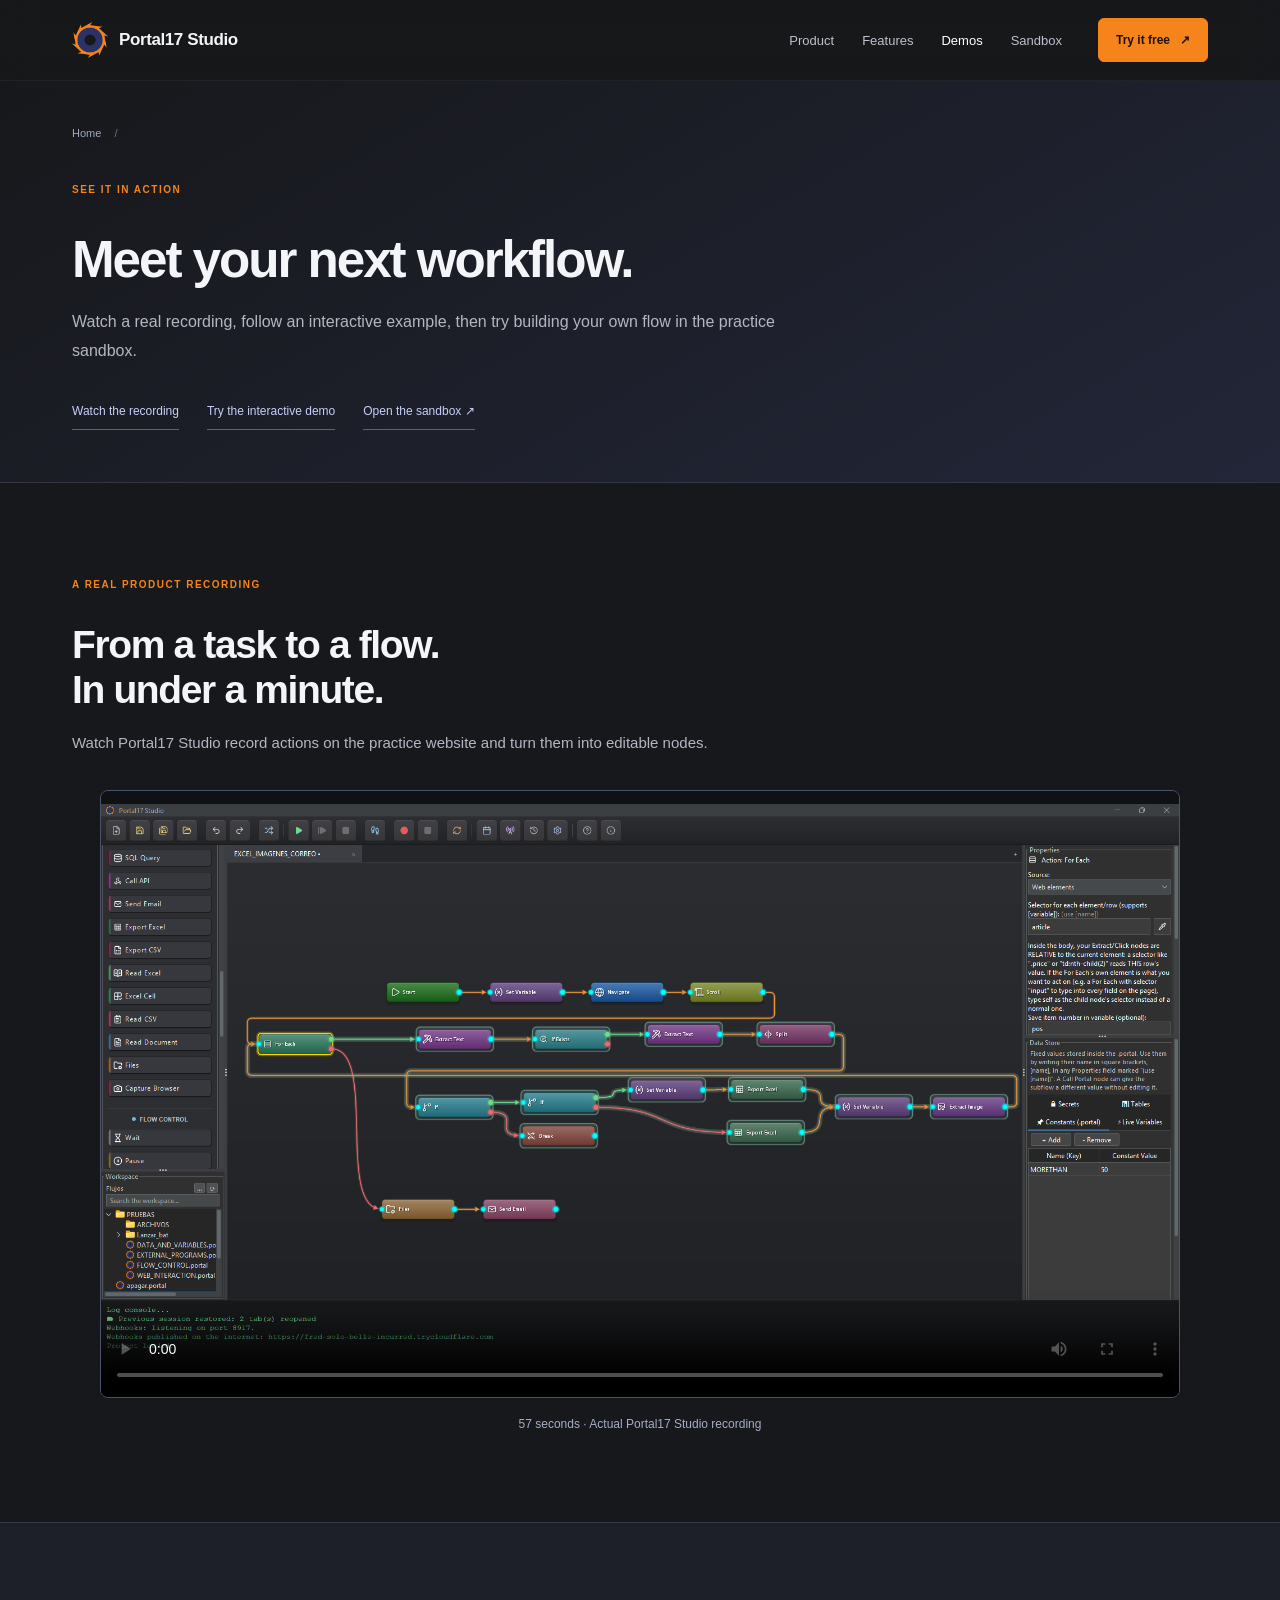
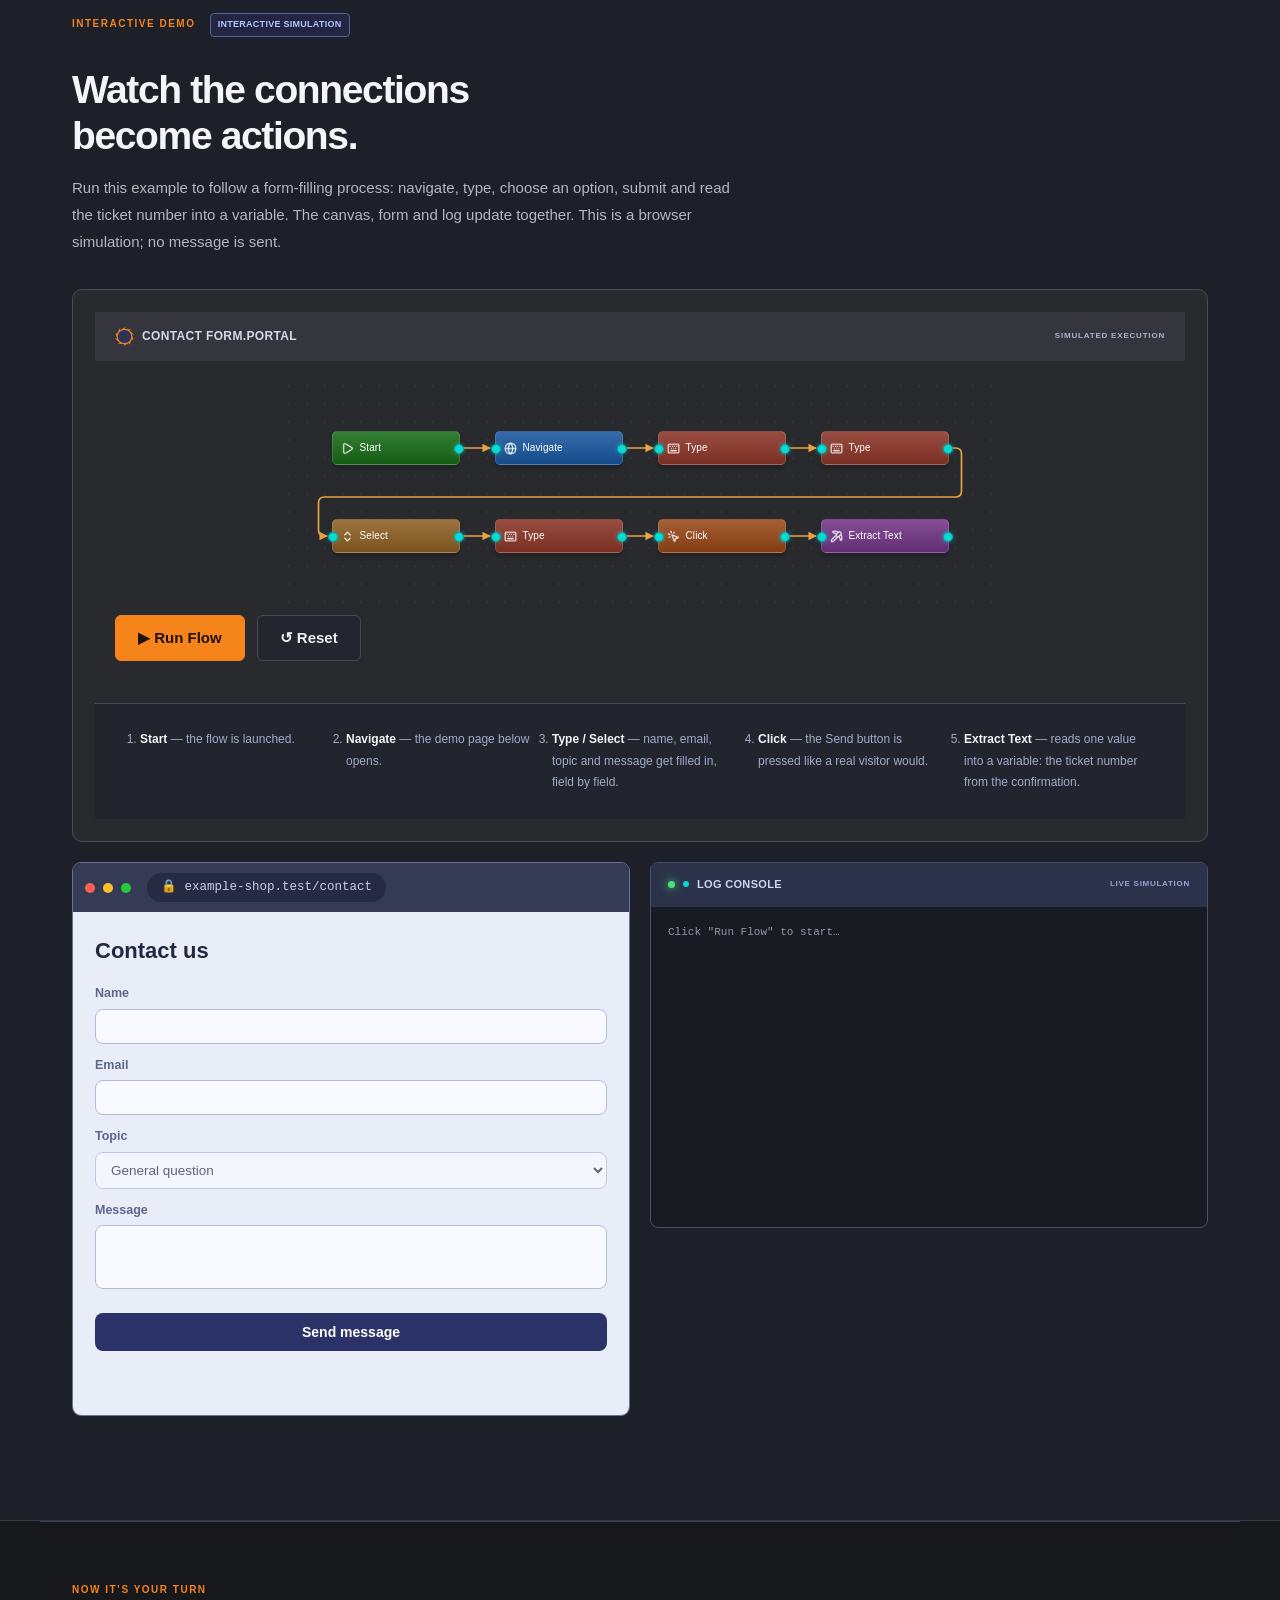
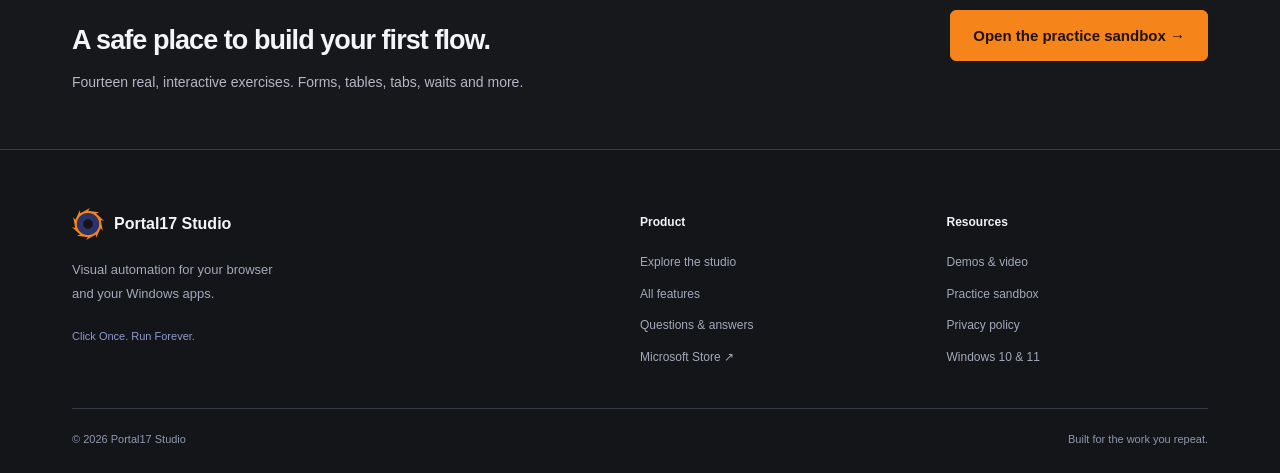
==== commit 2ca8e90d: "SEO" ====
--- a/demos.html
+++ b/demos.html
@@ -3,21 +3,21 @@
 <head>
 <meta charset="UTF-8">
 <meta name="viewport" content="width=device-width, initial-scale=1.0">
-<title>Portal17 Studio Demos — Watch, Try &amp; Practice</title>
-<meta name="description" content="Watch a real Portal17 Studio recording, run an interactive workflow simulation, and practice with the automation sandbox.">
+<title>RPA Demo: Browser &amp; Windows Automation in Action — Portal17 Studio</title>
+<meta name="description" content="Watch a real Portal17 Studio recording, run an interactive workflow simulation and practice web automation in a free sandbox — no install needed to try it.">
 <meta name="robots" content="index, follow">
 <meta name="theme-color" content="#17181b">
-<link rel="canonical" href="https://portal17studio.com/demos.html">
+<link rel="canonical" href="https://portal17studio.com/demos">
 <meta property="og:type" content="website">
 <meta property="og:site_name" content="Portal17 Studio">
-<meta property="og:url" content="https://portal17studio.com/demos.html">
-<meta property="og:title" content="Portal17 Studio Demos — Watch, Try &amp; Practice">
-<meta property="og:description" content="Watch a real Portal17 Studio recording, run an interactive workflow simulation, and practice with the automation sandbox.">
-<meta property="og:image" content="https://portal17studio.com/assets/icon.png">
+<meta property="og:url" content="https://portal17studio.com/demos">
+<meta property="og:title" content="RPA Demo: Browser &amp; Windows Automation in Action — Portal17 Studio">
+<meta property="og:description" content="Watch a real Portal17 Studio recording, run an interactive workflow simulation and practice web automation in a free sandbox — no install needed to try it.">
+<meta property="og:image" content="https://portal17studio.com/assets/studio-workflow.png">
 <meta name="twitter:card" content="summary_large_image">
-<meta name="twitter:title" content="Portal17 Studio Demos — Watch, Try &amp; Practice">
-<meta name="twitter:description" content="Watch a real Portal17 Studio recording, run an interactive workflow simulation, and practice with the automation sandbox.">
-<meta name="twitter:image" content="https://portal17studio.com/assets/icon.png">
+<meta name="twitter:title" content="RPA Demo: Browser &amp; Windows Automation in Action — Portal17 Studio">
+<meta name="twitter:description" content="Watch a real Portal17 Studio recording, run an interactive workflow simulation and practice web automation in a free sandbox — no install needed to try it.">
+<meta name="twitter:image" content="https://portal17studio.com/assets/studio-workflow.png">
 <link rel="icon" href="favicon.ico">
 <link rel="stylesheet" href="css/style.css">
 
@@ -29,14 +29,14 @@
 <a class="skip-link" href="#main">Skip to content</a>
 <header class="site-nav">
   <div class="container nav-inner">
-    <a href="index.html" class="brand" aria-label="Portal17 Studio home"><img src="assets/icon.png" alt="" width="36" height="36"><span>Portal17 Studio</span></a>
-    <nav class="desktop-nav" aria-label="Main navigation"><ul class="nav-links"><li><a href="studio.html">Product</a></li><li><a href="features.html">Features</a></li><li><a href="demos.html" aria-current="page">Demos</a></li><li><a href="sandbox.html">Sandbox</a></li></ul></nav>
-    <div class="nav-cta"><a href="https://apps.microsoft.com/store/detail/9MX9PN25FSGB?cid=DevShareMCLPCS" class="btn btn-primary nav-download" target="_blank" rel="noopener">Get the app <span aria-hidden="true">↗</span></a><button class="nav-toggle" id="navToggle" type="button" aria-label="Toggle menu" aria-controls="mobileMenu" aria-expanded="false"><span aria-hidden="true">☰</span></button></div>
+    <a href="index" class="brand" aria-label="Portal17 Studio home"><img src="assets/icon.png" alt="" width="36" height="36"><span>Portal17 Studio</span></a>
+    <nav class="desktop-nav" aria-label="Main navigation"><ul class="nav-links"><li><a href="studio">Product</a></li><li><a href="features">Features</a></li><li><a href="demos" aria-current="page">Demos</a></li><li><a href="sandbox">Sandbox</a></li></ul></nav>
+    <div class="nav-cta"><a href="https://apps.microsoft.com/store/detail/9MX9PN25FSGB?cid=DevShareMCLPCS" class="btn btn-primary nav-download" target="_blank" rel="noopener">Try it free <span aria-hidden="true">↗</span></a><button class="nav-toggle" id="navToggle" type="button" aria-label="Toggle menu" aria-controls="mobileMenu" aria-expanded="false"><span aria-hidden="true">☰</span></button></div>
   </div>
-  <nav class="mobile-menu" id="mobileMenu" aria-label="Mobile navigation"><a href="studio.html">Product</a><a href="features.html">Features</a><a href="demos.html" aria-current="page">Demos</a><a href="sandbox.html">Sandbox</a><a href="https://apps.microsoft.com/store/detail/9MX9PN25FSGB?cid=DevShareMCLPCS" class="mobile-download" target="_blank" rel="noopener">Get Portal17 Studio ↗</a></nav>
+  <nav class="mobile-menu" id="mobileMenu" aria-label="Mobile navigation"><a href="studio">Product</a><a href="features">Features</a><a href="demos" aria-current="page">Demos</a><a href="sandbox">Sandbox</a><a href="https://apps.microsoft.com/store/detail/9MX9PN25FSGB?cid=DevShareMCLPCS" class="mobile-download" target="_blank" rel="noopener">Try Portal17 Studio free ↗</a></nav>
 </header>
 <main id="main">
-<div class="page-intro"><div class="container"><a class="breadcrumb" href="index.html">Home <span aria-hidden="true">/</span></a><span class="eyebrow">SEE IT IN ACTION</span><h1>Meet your next workflow.</h1><p>Watch a real recording, follow an interactive example, then try building your own flow in the practice sandbox.</p><nav class="page-jumps" aria-label="Demo sections"><a href="#recording">Watch the recording</a><a href="#playground">Try the interactive demo</a><a href="sandbox.html">Open the sandbox ↗</a></nav></div></div><section id="recording" class="recording-section"><div class="container"><div class="section-header"><span class="eyebrow">A REAL PRODUCT RECORDING</span><h2>From a task to a flow.<br>In under a minute.</h2><p>Watch Portal17 Studio record actions on the practice website and turn them into editable nodes.</p></div><div class="recording-player"><video controls playsinline preload="metadata" poster="assets/studio-workflow.png" aria-label="Portal17 Studio recording demonstration"><source src="assets/videos/demo-recording.mp4" type="video/mp4"><p>Your browser cannot play this video. <a href="assets/videos/demo-recording.mp4">Open the recording</a>.</p></video></div><p class="recording-caption">57 seconds · Actual Portal17 Studio recording</p></div></section><section id="playground" class="playground flow-step">
+<div class="page-intro"><div class="container"><a class="breadcrumb" href="index">Home <span aria-hidden="true">/</span></a><span class="eyebrow">SEE IT IN ACTION</span><h1>Meet your next workflow.</h1><p>Watch a real recording, follow an interactive example, then try building your own flow in the practice sandbox.</p><nav class="page-jumps" aria-label="Demo sections"><a href="#recording">Watch the recording</a><a href="#playground">Try the interactive demo</a><a href="sandbox">Open the sandbox ↗</a></nav></div></div><section id="recording" class="recording-section"><div class="container"><div class="section-header"><span class="eyebrow">A REAL PRODUCT RECORDING</span><h2>From a task to a flow.<br>In under a minute.</h2><p>Watch Portal17 Studio record actions on the practice website and turn them into editable nodes.</p></div><div class="recording-player"><video controls playsinline preload="metadata" poster="assets/studio-workflow.png" aria-label="Portal17 Studio recording demonstration"><source src="assets/videos/demo-recording.mp4" type="video/mp4"><p>Your browser cannot play this video. <a href="assets/videos/demo-recording.mp4">Open the recording</a>.</p></video></div><p class="recording-caption">57 seconds · Actual Portal17 Studio recording</p></div></section><section id="playground" class="playground flow-step">
   <div class="container">
     <div class="section-header reveal">
       <span class="eyebrow">INTERACTIVE DEMO <span class="demo-tag">Interactive simulation</span></span>
@@ -154,16 +154,16 @@
         This playground is a simulation that runs entirely in your browser for illustration.
         Want to build a real flow yourself?
       </p>
-      <a href="sandbox.html" class="btn btn-ghost btn-lg">🧪 Open the practice sandbox ↗</a>
+      <a href="sandbox" class="btn btn-ghost btn-lg">🧪 Open the practice sandbox ↗</a>
     </div>
   </div>
-</section><div class="related-page container"><div><span class="eyebrow">NOW IT’S YOUR TURN</span><h2>A safe place to build your first flow.</h2><p>Fourteen real, interactive exercises. Forms, tables, tabs, waits and more.</p></div><a class="btn btn-primary" href="sandbox.html">Open the practice sandbox →</a></div>
+</section><div class="related-page container"><div><span class="eyebrow">NOW IT’S YOUR TURN</span><h2>A safe place to build your first flow.</h2><p>Fourteen real, interactive exercises. Forms, tables, tabs, waits and more.</p></div><a class="btn btn-primary" href="sandbox">Open the practice sandbox →</a></div>
 </main>
 <footer class="site-footer">
   <div class="container"><div class="footer-grid">
-    <div class="footer-identity"><a class="footer-brand" href="index.html"><img src="assets/icon.png" width="32" height="32" alt=""><span>Portal17 Studio</span></a><p>Visual automation for your browser<br>and your Windows apps.</p><span class="footer-tagline">Click Once. Run Forever.</span></div>
-    <div class="footer-column"><h3>Product</h3><a href="studio.html">Explore the studio</a><a href="features.html">All features</a><a href="features.html#faq">Questions &amp; answers</a><a href="https://apps.microsoft.com/store/detail/9MX9PN25FSGB?cid=DevShareMCLPCS" target="_blank" rel="noopener">Microsoft Store ↗</a></div>
-    <div class="footer-column"><h3>Resources</h3><a href="demos.html">Demos &amp; video</a><a href="sandbox.html">Practice sandbox</a><a href="privacy.html">Privacy policy</a><span>Windows 10 &amp; 11</span></div>
+    <div class="footer-identity"><a class="footer-brand" href="index"><img src="assets/icon.png" width="32" height="32" alt=""><span>Portal17 Studio</span></a><p>Visual automation for your browser<br>and your Windows apps.</p><span class="footer-tagline">Click Once. Run Forever.</span></div>
+    <div class="footer-column"><h3>Product</h3><a href="studio">Explore the studio</a><a href="features">All features</a><a href="features#faq">Questions &amp; answers</a><a href="https://apps.microsoft.com/store/detail/9MX9PN25FSGB?cid=DevShareMCLPCS" target="_blank" rel="noopener">Microsoft Store ↗</a></div>
+    <div class="footer-column"><h3>Resources</h3><a href="demos">Demos &amp; video</a><a href="sandbox">Practice sandbox</a><a href="privacy">Privacy policy</a><span>Windows 10 &amp; 11</span></div>
   </div><div class="footer-bottom"><span>© <span id="year">2026</span> Portal17 Studio</span><span>Built for the work you repeat.</span></div></div>
 </footer>
 <script src="js/main.js"></script>
--- a/css/refresh.css
+++ b/css/refresh.css
@@ -365,10 +365,10 @@
 .studio-section { background: #17181b; }
 .studio-heading { align-items: center; }
 .studio-heading p { max-width: 345px; }
-.workspace-tabs { display: flex; gap: 0; align-items: center; background: #22232a; border: 1px solid #464852; border-bottom: 0; border-radius: 10px 10px 0 0; padding: 0 10px; }
-.workspace-tabs button { background: none; color: #aeb5c7; border: 0; border-right: 1px solid #3c3e4a; padding: 15px 20px; font: 12px var(--font); cursor: pointer; border-bottom: 2px solid transparent; }
-.workspace-tabs button[aria-pressed=true] { color: #fff; background: #303136; border-bottom-color: #f5841b; }
-.workspace-tabs a { margin-left: auto; padding-right: 12px; font-size: 10px; color: #b5c5f0; text-decoration: none; }
+.workspace-header { display: flex; gap: 16px; align-items: center; justify-content: space-between; background: #22232a; border: 1px solid #464852; border-bottom: 0; border-radius: 10px 10px 0 0; padding: 0 18px; }
+.workspace-header > span { color: #e5e8f2; font-size: 12px; padding-block: 15px; }
+.workspace-header a { display: inline-flex; align-items: center; min-height: 44px; flex-shrink: 0; font-size: 12px; color: #b5c5f0; text-decoration: none; }
+.workspace-header a:hover { color: #fff; text-decoration: underline; }
 .studio-frame { background: #292a2e; border-color: #464852; border-radius: 0 0 10px 10px; }
 .studio-frame-bar { background: #303136; color: #dde0ea; }
 .studio-frame-bar > span:last-child { color: #aeb8d2; }
@@ -569,9 +569,9 @@
   .capability-strip { padding-block: 20px; }
   .capability-strip img { width: 14px; height: 14px; }
   .solution-card { padding: 20px; }
-  .workspace-tabs { padding: 0; flex-wrap: wrap; }
-  .workspace-tabs button { padding: 12px 10px; font-size: 10px; }
-  .workspace-tabs a { font-size: 9px; padding: 10px; }
+  .workspace-header { padding-inline: 12px; flex-wrap: wrap; gap: 0 16px; }
+  .workspace-header > span { font-size: 11px; padding-block: 12px; }
+  .workspace-header a { font-size: 11px; }
   .workspace-map { grid-template-columns: 1fr; gap: 23px; }
   .workspace-map h3 { display: inline; margin-left: 10px; font-size: 15px; }
   .workspace-map p { margin-top: 9px; font-size: 12px; }
--- a/css/site.css
+++ b/css/site.css
@@ -155,6 +155,13 @@
 .privacy-page .prose ul { padding-left: 22px; }
 .privacy-page .prose li { margin-bottom: 15px; }
 .privacy-page .prose a { color: #becaff; overflow-wrap: anywhere; }
+.privacy-page .prose code { font-size: .9em; color: #d2d9f3; overflow-wrap: anywhere; }
+.privacy-page .prose h2 { scroll-margin-top: 100px; }
+.privacy-contents { margin: 0 0 35px; padding-block: 22px; border-block: 1px solid #343743; }
+.privacy-contents > span { display: block; margin-bottom: 14px; color: #a4aec9; font-size: 11px; font-weight: 600; text-transform: uppercase; letter-spacing: .1em; }
+.privacy-contents ul { display: flex; flex-wrap: wrap; gap: 4px 25px; margin: 0; padding: 0; list-style: none; }
+.privacy-contents a { display: inline-flex; align-items: center; min-height: 44px; color: #d2d9f3; font-size: 13px; text-decoration: underline; text-underline-offset: 4px; }
+.privacy-contents a:hover { color: #f5841b; }
 .sandbox-page .sandbox-hero { padding: 62px 0 45px; }
 .sandbox-page .sandbox-hero h1 { font-size: clamp(36px,4vw,48px); letter-spacing: -.035em; }
 .sandbox-page .sandbox-hero h1 em { color: #f5841b; background: none; -webkit-text-fill-color: #f5841b; animation: none; }
@@ -245,8 +252,6 @@
   .page-jumps a { font-size: 11px; }
   .detail-page #studio { padding-top: 38px; }
   .detail-page .section-header p { font-size: 14px; }
-  .detail-page .workspace-tabs { gap: 7px; }
-  .detail-page .workspace-tabs button { font-size: 10px; padding: 9px 11px; }
   .detail-page .studio-frame-bar { font-size: 9px; }
   .detail-page .studio-frame figcaption { font-size: 11px; }
   .detail-page .data-store-tabs { overflow-x: auto; }
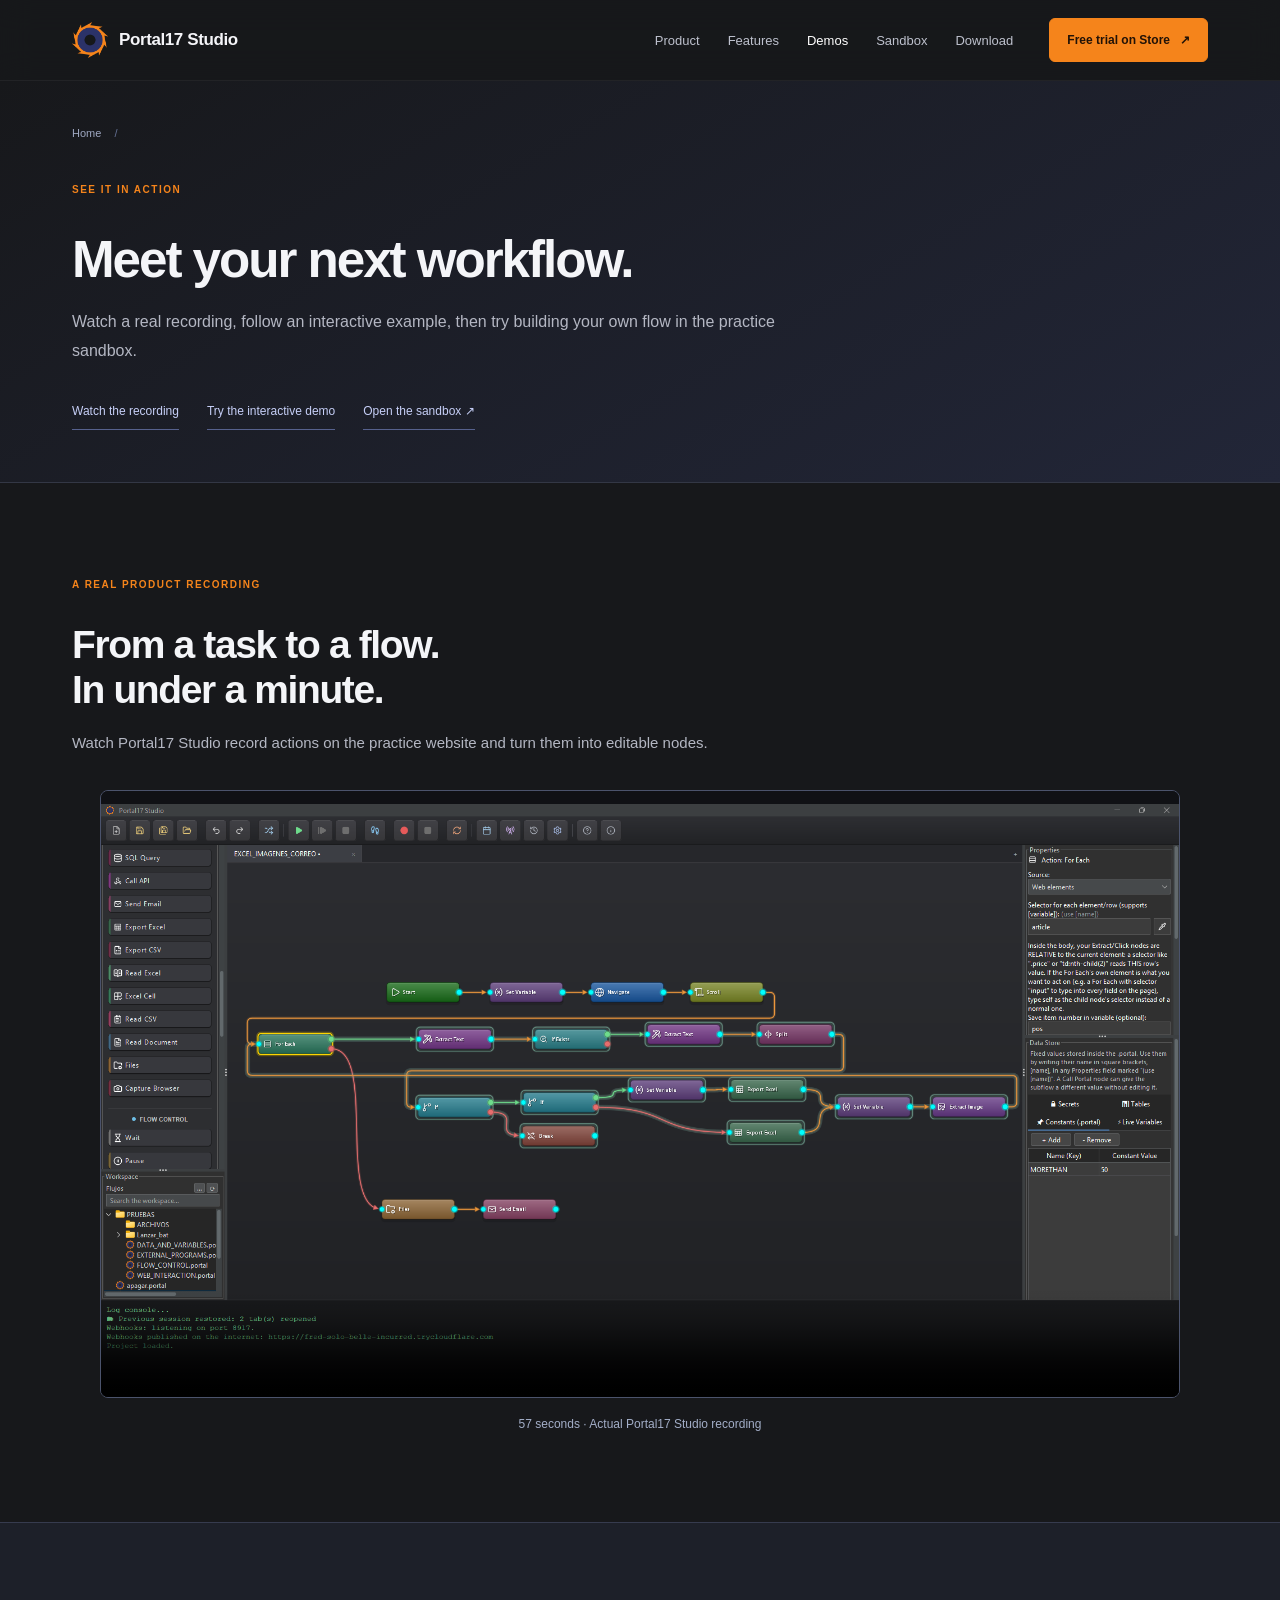
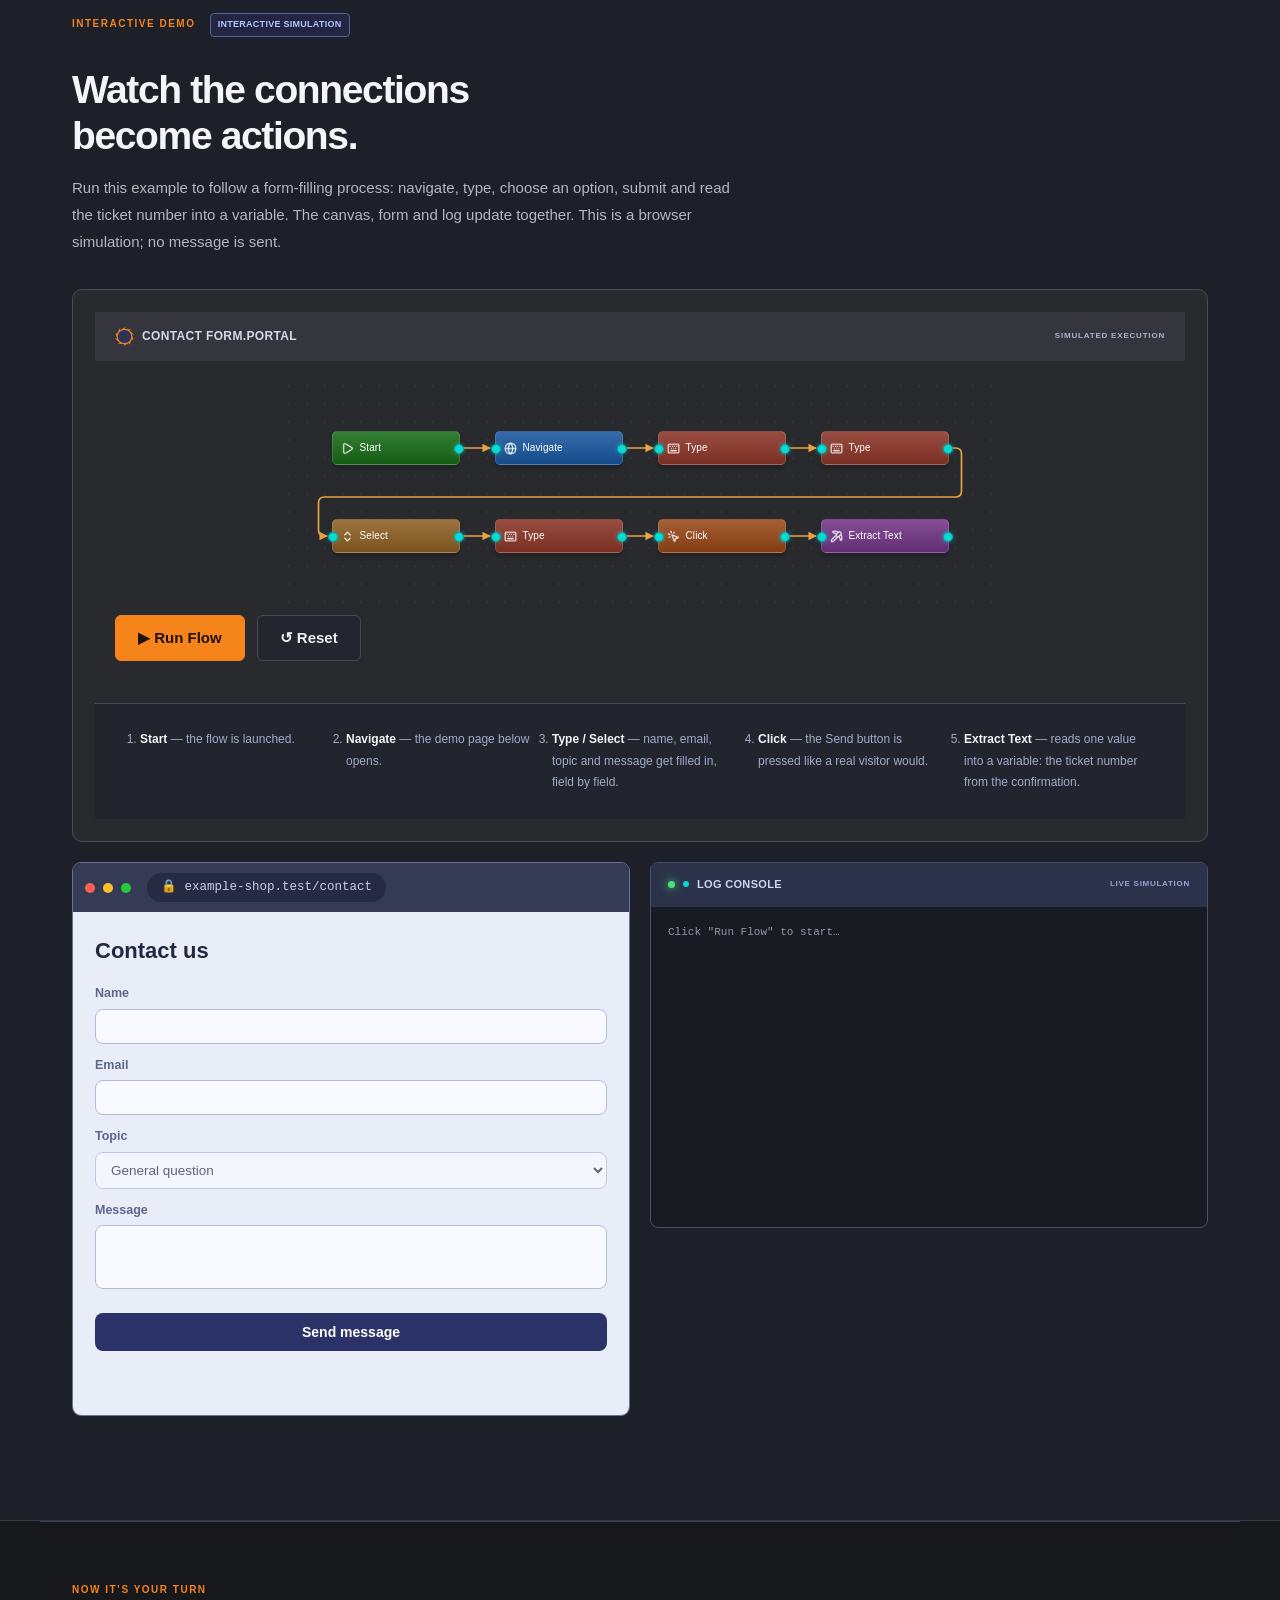
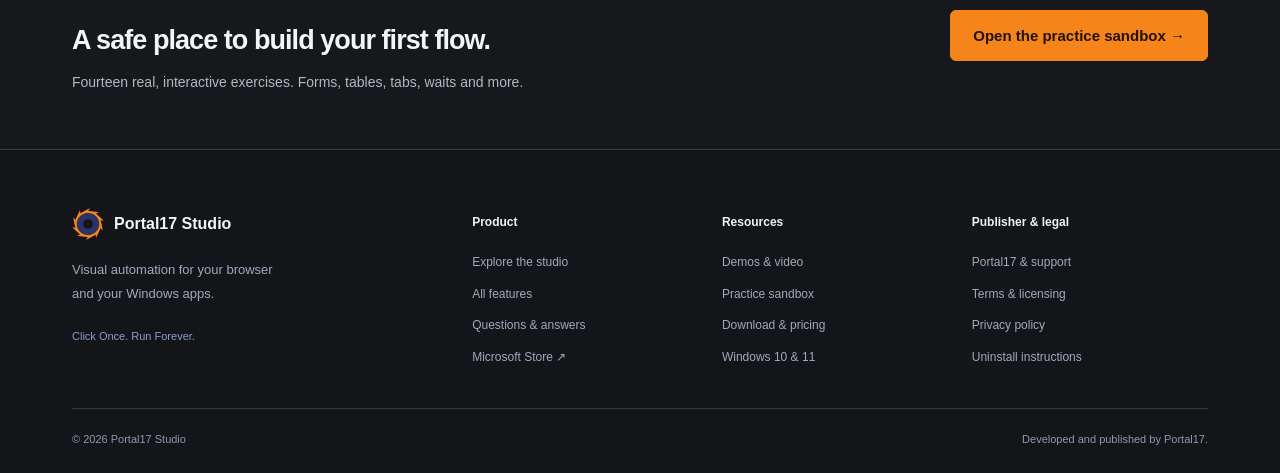
==== commit b2079da8: "Clarify publisher, trial pricing and official software distribution" ====
--- a/demos.html
+++ b/demos.html
@@ -30,10 +30,10 @@
 <header class="site-nav">
   <div class="container nav-inner">
     <a href="index" class="brand" aria-label="Portal17 Studio home"><img src="assets/icon.png" alt="" width="36" height="36"><span>Portal17 Studio</span></a>
-    <nav class="desktop-nav" aria-label="Main navigation"><ul class="nav-links"><li><a href="studio">Product</a></li><li><a href="features">Features</a></li><li><a href="demos" aria-current="page">Demos</a></li><li><a href="sandbox">Sandbox</a></li></ul></nav>
-    <div class="nav-cta"><a href="https://apps.microsoft.com/store/detail/9MX9PN25FSGB?cid=DevShareMCLPCS" class="btn btn-primary nav-download" target="_blank" rel="noopener">Try it free <span aria-hidden="true">↗</span></a><button class="nav-toggle" id="navToggle" type="button" aria-label="Toggle menu" aria-controls="mobileMenu" aria-expanded="false"><span aria-hidden="true">☰</span></button></div>
+    <nav class="desktop-nav" aria-label="Main navigation"><ul class="nav-links"><li><a href="studio">Product</a></li><li><a href="features">Features</a></li><li><a href="demos" aria-current="page">Demos</a></li><li><a href="sandbox">Sandbox</a></li><li><a href="download">Download</a></li></ul></nav>
+    <div class="nav-cta"><a href="https://apps.microsoft.com/detail/9mx9pn25fsgb" class="btn btn-primary nav-download" target="_blank" rel="noopener">Free trial on Store <span aria-hidden="true">↗</span></a><button class="nav-toggle" id="navToggle" type="button" aria-label="Toggle menu" aria-controls="mobileMenu" aria-expanded="false"><span aria-hidden="true">☰</span></button></div>
   </div>
-  <nav class="mobile-menu" id="mobileMenu" aria-label="Mobile navigation"><a href="studio">Product</a><a href="features">Features</a><a href="demos" aria-current="page">Demos</a><a href="sandbox">Sandbox</a><a href="https://apps.microsoft.com/store/detail/9MX9PN25FSGB?cid=DevShareMCLPCS" class="mobile-download" target="_blank" rel="noopener">Try Portal17 Studio free ↗</a></nav>
+  <nav class="mobile-menu" id="mobileMenu" aria-label="Mobile navigation"><a href="studio">Product</a><a href="features">Features</a><a href="demos" aria-current="page">Demos</a><a href="sandbox">Sandbox</a><a href="download">Download &amp; pricing</a><a href="https://apps.microsoft.com/detail/9mx9pn25fsgb" class="mobile-download" target="_blank" rel="noopener">Free trial on Microsoft Store ↗</a></nav>
 </header>
 <main id="main">
 <div class="page-intro"><div class="container"><a class="breadcrumb" href="index">Home <span aria-hidden="true">/</span></a><span class="eyebrow">SEE IT IN ACTION</span><h1>Meet your next workflow.</h1><p>Watch a real recording, follow an interactive example, then try building your own flow in the practice sandbox.</p><nav class="page-jumps" aria-label="Demo sections"><a href="#recording">Watch the recording</a><a href="#playground">Try the interactive demo</a><a href="sandbox">Open the sandbox ↗</a></nav></div></div><section id="recording" class="recording-section"><div class="container"><div class="section-header"><span class="eyebrow">A REAL PRODUCT RECORDING</span><h2>From a task to a flow.<br>In under a minute.</h2><p>Watch Portal17 Studio record actions on the practice website and turn them into editable nodes.</p></div><div class="recording-player"><video controls playsinline preload="metadata" poster="assets/studio-workflow.png" aria-label="Portal17 Studio recording demonstration"><source src="assets/videos/demo-recording.mp4" type="video/mp4"><p>Your browser cannot play this video. <a href="assets/videos/demo-recording.mp4">Open the recording</a>.</p></video></div><p class="recording-caption">57 seconds · Actual Portal17 Studio recording</p></div></section><section id="playground" class="playground flow-step">
@@ -162,9 +162,9 @@
 <footer class="site-footer">
   <div class="container"><div class="footer-grid">
     <div class="footer-identity"><a class="footer-brand" href="index"><img src="assets/icon.png" width="32" height="32" alt=""><span>Portal17 Studio</span></a><p>Visual automation for your browser<br>and your Windows apps.</p><span class="footer-tagline">Click Once. Run Forever.</span></div>
-    <div class="footer-column"><h3>Product</h3><a href="studio">Explore the studio</a><a href="features">All features</a><a href="features#faq">Questions &amp; answers</a><a href="https://apps.microsoft.com/store/detail/9MX9PN25FSGB?cid=DevShareMCLPCS" target="_blank" rel="noopener">Microsoft Store ↗</a></div>
-    <div class="footer-column"><h3>Resources</h3><a href="demos">Demos &amp; video</a><a href="sandbox">Practice sandbox</a><a href="privacy">Privacy policy</a><span>Windows 10 &amp; 11</span></div>
-  </div><div class="footer-bottom"><span>© <span id="year">2026</span> Portal17 Studio</span><span>Built for the work you repeat.</span></div></div>
+    <div class="footer-column"><h3>Product</h3><a href="studio">Explore the studio</a><a href="features">All features</a><a href="features#faq">Questions &amp; answers</a><a href="https://apps.microsoft.com/detail/9mx9pn25fsgb" target="_blank" rel="noopener">Microsoft Store ↗</a></div>
+    <div class="footer-column"><h3>Resources</h3><a href="demos">Demos &amp; video</a><a href="sandbox">Practice sandbox</a><a href="download">Download &amp; pricing</a><span>Windows 10 &amp; 11</span></div><div class="footer-column"><h3>Publisher &amp; legal</h3><a href="support">Portal17 &amp; support</a><a href="terms">Terms &amp; licensing</a><a href="privacy">Privacy policy</a><a href="download#uninstall">Uninstall instructions</a></div>
+  </div><div class="footer-bottom"><span>© <span id="year">2026</span> Portal17 Studio</span><span>Developed and published by Portal17.</span></div></div>
 </footer>
 <script src="js/main.js"></script>
 <script src="js/refresh.js"></script>
--- a/css/site.css
+++ b/css/site.css
@@ -98,7 +98,7 @@
 .closing-cta p { color: #c2c9e5; margin: 0; font-size: 14px; }
 .closing-cta .btn { flex-shrink: 0; }
 .site-footer { padding: 58px 0 25px; background: #141519; }
-.footer-grid { grid-template-columns: 2fr 1fr 1fr; gap: 45px; }
+.footer-grid { grid-template-columns: 1.7fr 1fr 1fr 1.1fr; gap: 35px; }
 .footer-brand { gap: 10px; font-size: 16px; }
 .footer-brand img { width: 32px; height: 32px; flex-shrink: 0; }
 .footer-identity p { font-size: 13px; line-height: 1.8; color: #a2a9ba; margin: 18px 0; }
@@ -192,7 +192,7 @@
   .landing-process > .container { gap: 40px; }
   .landing-questions > .container { gap: 35px; grid-template-columns: 1fr 1.4fr; }
   .closing-cta > .container { align-items: flex-start; flex-direction: column; gap: 25px; }
-  .footer-grid { grid-template-columns: 1.5fr 1fr 1fr; gap: 26px; }
+  .footer-grid { grid-template-columns: 1fr 1fr; gap: 30px; }
 }
 @media (max-width: 600px) {
   html { scroll-padding-top: 88px; }
@@ -282,3 +282,7 @@
   .detail-page .rec-flow { padding-inline: 14px; }
 }
 @media (prefers-reduced-motion: reduce) { html { scroll-behavior: auto; } *, *::before, *::after { animation-duration: .01ms !important; transition-duration: .01ms !important; } }
+
+.landing-hero-copy > .purchase-disclosure { max-width: 670px; margin: 20px 0 0; font-size: 13px; line-height: 1.7; color: #bfc7db; }
+.purchase-disclosure a { color: #d2dcff; text-underline-offset: 3px; }
+.privacy-page .prose ol { padding-left: 24px; }
